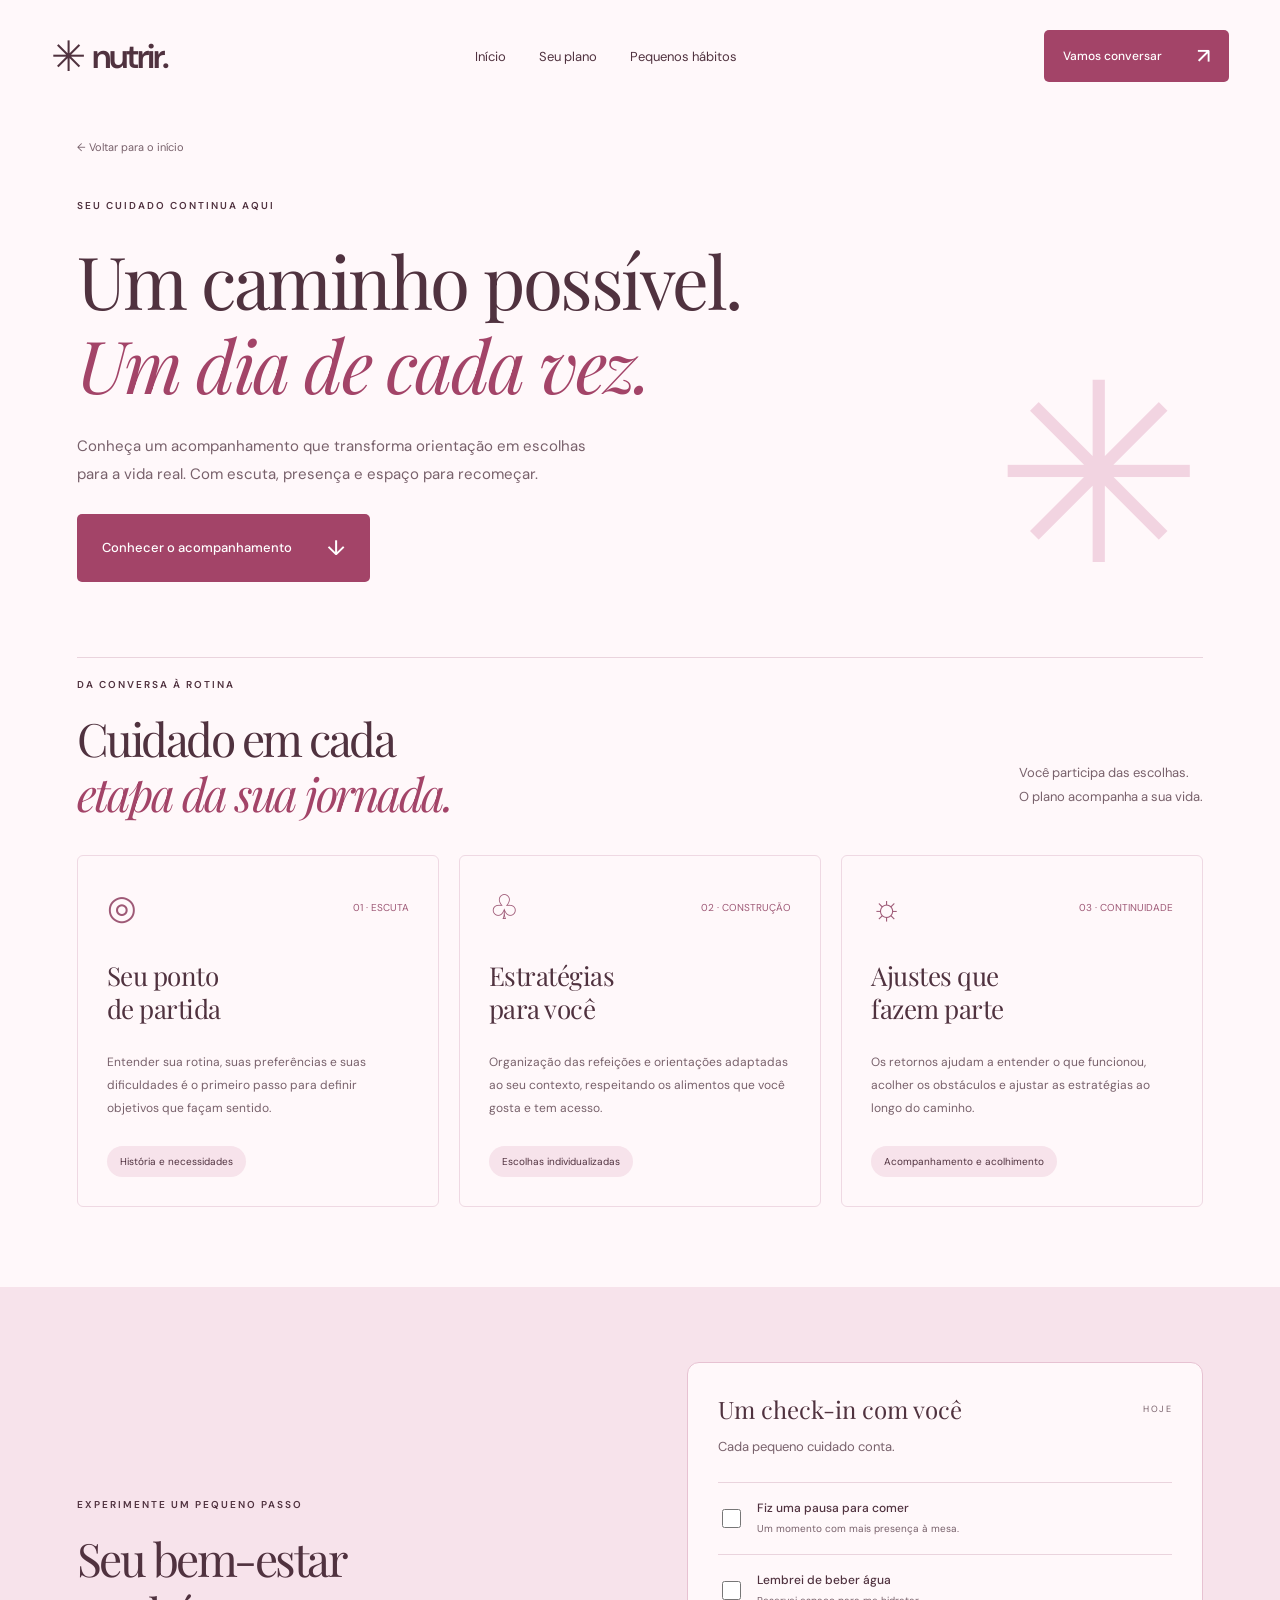
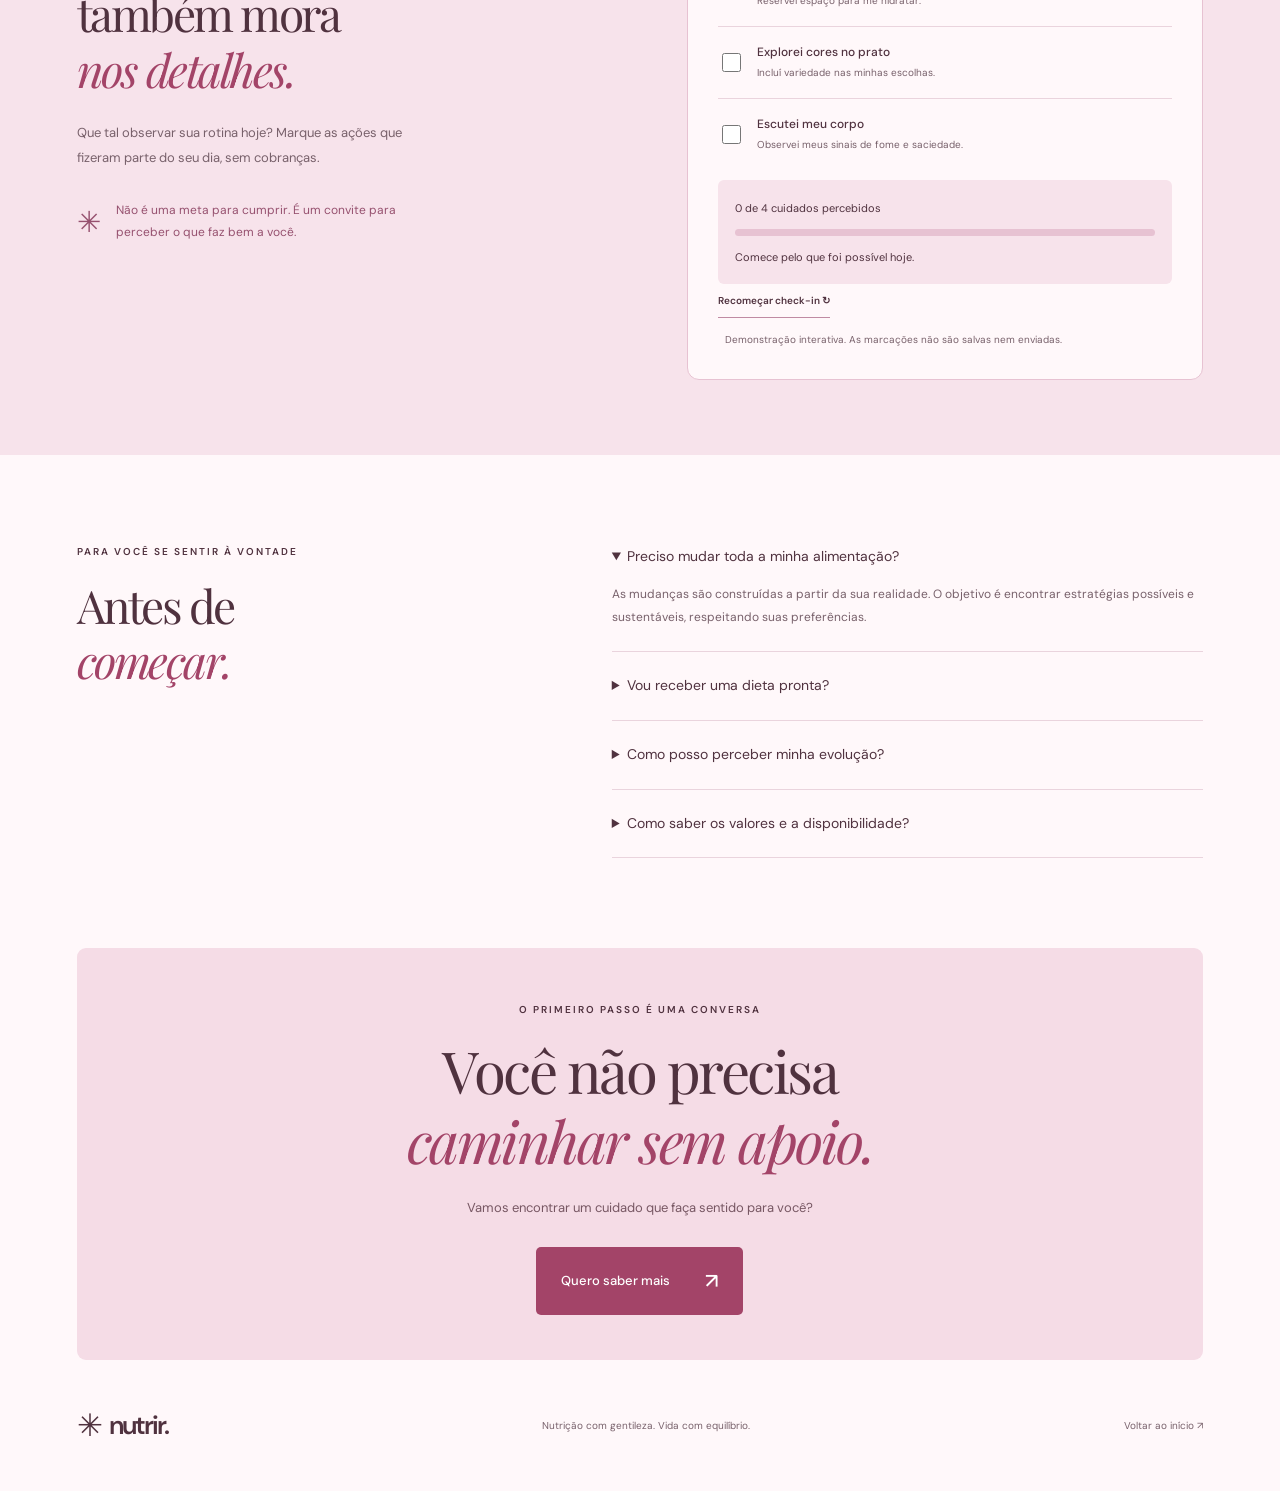
==== acompanhamento.html @ d0a20c46 "Cria site Nutrir com landing page e acompanhamento em rosa pastel" ====
<!doctype html>
<html lang="pt-BR">
<head><meta charset="UTF-8"><meta name="viewport" content="width=device-width, initial-scale=1"><meta name="description" content="Conheça o acompanhamento Nutrir: escuta, estratégias para sua rotina e pequenos hábitos possíveis."><title>Seu acompanhamento — Nutrir</title><link rel="stylesheet" href="style.css"><link rel="stylesheet" href="acompanhamento.css"></head>
<body>
<header class="header"><a class="brand" href="index.html" aria-label="Nutrir, página inicial"><span class="brand-icon">✳</span> nutrir.</a><nav aria-label="Navegação principal"><a href="index.html">Início</a><a href="#seu-plano">Seu plano</a><a href="#habitos">Pequenos hábitos</a></nav><a class="button small" href="index.html#contato">Vamos conversar <span>↗</span></a></header>
<main>
<section class="companion-hero wrap"><a class="back-link" href="index.html">← Voltar para o início</a><div class="eyebrow">SEU CUIDADO CONTINUA AQUI</div><h1>Um caminho possível.<br><em>Um dia de cada vez.</em></h1><p>Conheça um acompanhamento que transforma orientação em escolhas para a vida real. Com escuta, presença e espaço para recomeçar.</p><a class="button" href="#seu-plano">Conhecer o acompanhamento <span>↓</span></a><span class="hero-decoration" aria-hidden="true">✳</span></section>
<section class="plan-section wrap" id="seu-plano"><div class="section-heading"><div><div class="eyebrow">DA CONVERSA À ROTINA</div><h2>Cuidado em cada<br><em>etapa da sua jornada.</em></h2></div><p>Você participa das escolhas.<br>O plano acompanha a sua vida.</p></div><div class="cards"><article class="card"><div class="card-top"><span class="service-icon">◎</span><span>01 · ESCUTA</span></div><h3>Seu ponto<br>de partida</h3><p>Entender sua rotina, suas preferências e suas dificuldades é o primeiro passo para definir objetivos que façam sentido.</p><span class="card-tag">História e necessidades</span></article><article class="card"><div class="card-top"><span class="service-icon">♧</span><span>02 · CONSTRUÇÃO</span></div><h3>Estratégias<br>para você</h3><p>Organização das refeições e orientações adaptadas ao seu contexto, respeitando os alimentos que você gosta e tem acesso.</p><span class="card-tag">Escolhas individualizadas</span></article><article class="card"><div class="card-top"><span class="service-icon">☼</span><span>03 · CONTINUIDADE</span></div><h3>Ajustes que<br>fazem parte</h3><p>Os retornos ajudam a entender o que funcionou, acolher os obstáculos e ajustar as estratégias ao longo do caminho.</p><span class="card-tag">Acompanhamento e acolhimento</span></article></div></section>
<section class="habit-section" id="habitos"><div class="wrap habit-grid"><div><div class="eyebrow">EXPERIMENTE UM PEQUENO PASSO</div><h2>Seu bem-estar<br>também mora<br><em>nos detalhes.</em></h2><p>Que tal observar sua rotina hoje? Marque as ações que fizeram parte do seu dia, sem cobranças.</p><div class="gentle-note">✳ <span>Não é uma meta para cumprir. É um convite para perceber o que faz bem a você.</span></div></div><div class="habit-panel"><div class="panel-heading"><h3>Um check-in com você</h3><span>HOJE</span></div><p class="panel-description">Cada pequeno cuidado conta.</p><form id="habit-form"><label class="habit-option"><input type="checkbox" name="habit" value="pausa"><span><strong>Fiz uma pausa para comer</strong><small>Um momento com mais presença à mesa.</small></span></label><label class="habit-option"><input type="checkbox" name="habit" value="agua"><span><strong>Lembrei de beber água</strong><small>Reservei espaço para me hidratar.</small></span></label><label class="habit-option"><input type="checkbox" name="habit" value="variedade"><span><strong>Explorei cores no prato</strong><small>Incluí variedade nas minhas escolhas.</small></span></label><label class="habit-option"><input type="checkbox" name="habit" value="corpo"><span><strong>Escutei meu corpo</strong><small>Observei meus sinais de fome e saciedade.</small></span></label></form><div class="habit-feedback" aria-live="polite"><span id="habit-count">0 de 4 cuidados percebidos</span><progress id="habit-progress" value="0" max="4" aria-label="Cuidados percebidos hoje"></progress><p id="habit-message">Comece pelo que foi possível hoje.</p></div><button class="text-link" id="reset-habits" type="button">Recomeçar check-in ↻</button><p class="form-note">Demonstração interativa. As marcações não são salvas nem enviadas.</p></div></div></section>
<section class="faq-section wrap"><div><div class="eyebrow">PARA VOCÊ SE SENTIR À VONTADE</div><h2>Antes de<br><em>começar.</em></h2></div><div class="faq-list"><details open><summary>Preciso mudar toda a minha alimentação?</summary><p>As mudanças são construídas a partir da sua realidade. O objetivo é encontrar estratégias possíveis e sustentáveis, respeitando suas preferências.</p></details><details><summary>Vou receber uma dieta pronta?</summary><p>A proposta é individualizar o cuidado após conhecer sua história e suas necessidades. As orientações e o formato do plano são definidos durante o atendimento.</p></details><details><summary>Como posso perceber minha evolução?</summary><p>A evolução pode aparecer na organização da rotina, na relação com a comida e na percepção de bem-estar. Os indicadores relevantes são combinados com a profissional.</p></details><details><summary>Como saber os valores e a disponibilidade?</summary><p>Prepare sua mensagem na seção de contato da página inicial. O canal de agendamento ainda será informado antes da publicação do site.</p><a class="text-link" href="index.html#contato">Ir para contato ↗</a></details></div></section>
<section class="contact wrap companion-contact"><div class="eyebrow">O PRIMEIRO PASSO É UMA CONVERSA</div><h2>Você não precisa<br><em>caminhar sem apoio.</em></h2><p>Vamos encontrar um cuidado que faça sentido para você?</p><a class="button" href="index.html#contato">Quero saber mais <span>↗</span></a></section>
</main><footer class="wrap"><a class="brand" href="index.html"><span class="brand-icon">✳</span> nutrir.</a><p>Nutrição com gentileza. Vida com equilíbrio.</p><a href="index.html">Voltar ao início ↗</a></footer><script src="acompanhamento.js"></script>
</body></html>
---- style.css ----
@import url('https://fonts.googleapis.com/css2?family=DM+Sans:wght@400;500;600;700&family=Playfair+Display:ital,wght@0,400;0,500;0,600;1,400;1,500&display=swap');
:root{--ink:#50323f;--accent:#a34468;--cream:#fff8fa;--muted:#78616b;--line:#ead4dd}*{box-sizing:border-box}html{scroll-behavior:smooth;scroll-padding-top:30px}body{margin:0;background:var(--cream);color:var(--ink);font-family:'DM Sans',sans-serif;font-size:15px}a{color:inherit;text-decoration:none}button,input,select{font:inherit}.wrap{width:min(1180px,88%);margin:auto}.header{width:min(1280px,92%);margin:auto;height:112px;display:flex;align-items:center;justify-content:space-between}.brand{font-size:34px;letter-spacing:-2px;font-weight:600;display:flex;align-items:center;gap:8px}.brand-icon{font-size:42px;font-weight:400}.brand-dot{margin-left:-8px}.header nav{display:flex;gap:33px;font-size:13px}.header nav a:hover,.text-link:hover{color:#8e3658}.button{display:inline-flex;align-items:center;justify-content:space-between;gap:35px;background:var(--accent);color:white;padding:20px 25px;border:0;border-radius:5px;font-size:13px;font-weight:500;cursor:pointer;transition:background .2s,transform .2s}.button:hover{background:#81324f;transform:translateY(-2px)}.button span{font-size:21px}.button.small{padding:12px 19px;font-size:12px}.hero{display:grid;grid-template-columns:1fr 1fr;gap:60px;padding:38px 0 65px;align-items:center}.eyebrow{font-size:10px;letter-spacing:2px;font-weight:600;display:flex;align-items:center;gap:10px}.eyebrow>span{width:6px;height:6px;background:var(--accent);border-radius:50%}h1,h2,h3,p{margin-top:0}h1,h2{font-family:'Playfair Display',Georgia,serif;font-weight:400;letter-spacing:-2.5px}h1{font-size:clamp(64px,6.1vw,88px);line-height:1.05;margin:26px 0}em{font-weight:400;color:#a34468}h1 em{white-space:nowrap}.hero-copy>p{font-size:15px;line-height:1.85;max-width:365px;color:var(--muted);margin-bottom:28px}.hero-note{display:flex;align-items:center;gap:10px;font-size:10px;color:var(--muted);margin-top:27px}.tiny-flower{font-size:23px;color:#ad6380}.hero-visual{height:590px;position:relative;margin-right:18px}.hero-visual img{width:100%;height:100%;object-fit:cover;border-radius:160px 160px 8px 8px}.image-label{position:absolute;bottom:34px;left:-37px;display:flex;align-items:center;gap:16px;padding:22px 28px;background:#fff8fa;border-radius:6px;box-shadow:0 8px 35px #81324f10;font-family:'Playfair Display',serif;font-size:20px;line-height:1.35}.image-label>span{font-size:43px;color:#b16d88}.image-label strong{font-weight:400}.vertical-label{position:absolute;right:-32px;top:160px;writing-mode:vertical-rl;letter-spacing:2.5px;font-size:8px}.values-strip{display:flex;justify-content:center;align-items:center;gap:45px;background:#f7e3eb;padding:23px 4%;font-size:12px}.values-strip i{font-style:normal;color:#b36e8b;font-size:24px}.about{display:grid;grid-template-columns:1fr 1fr;gap:100px;padding:110px 0;align-items:center}.about-art{height:400px;background:#f5dce6;position:relative;border-radius:7px;display:flex;align-items:center;justify-content:center;overflow:hidden}.about-art:before,.about-art:after{content:'';position:absolute;width:230px;height:230px;border:1px solid #dfb6c8;border-radius:50%;left:-90px;top:-60px}.about-art:after{left:auto;top:auto;right:-100px;bottom:-60px;width:300px;height:300px}.art-circle{width:275px;height:275px;border:1px solid #c08ba3;border-radius:50%;display:flex;align-items:center;justify-content:center;flex-direction:column;font-family:'Playfair Display',serif;font-size:40px;text-align:center;font-style:italic;line-height:1.2}.art-circle span{font-size:50px;margin-top:16px;color:#a65b7b}.art-caption{position:absolute;bottom:24px;font-size:8px;letter-spacing:2px}h2{font-size:46px;line-height:1.2;margin:20px 0 24px}.about-copy p{font-size:13px;line-height:1.9;color:var(--muted)}.text-link{display:inline-flex;gap:36px;font-size:12px;font-weight:600;border:0;border-bottom:1px solid #c08ba3;padding:10px 0;background:transparent;cursor:pointer;color:var(--ink)}.care{background:#fceef3;padding:75px 0 85px}.section-heading{display:flex;align-items:end;justify-content:space-between;margin-bottom:34px}.section-heading h2{margin-bottom:0}.section-heading>p{color:var(--muted);line-height:1.8;font-size:13px}.cards{display:grid;grid-template-columns:repeat(3,1fr);gap:20px}.card{padding:29px;background:var(--cream);border:1px solid #efd9e3;border-radius:6px}.card-top{display:flex;justify-content:space-between;align-items:center;color:#9e5976;font-size:10px;margin-bottom:30px}.service-icon{font-size:34px}.card h3{font-family:'Playfair Display',serif;font-size:26px;font-weight:400;line-height:1.25;letter-spacing:-.5px}.card p{font-size:12px;line-height:1.9;color:var(--muted);min-height:70px}.card a{display:flex;justify-content:space-between;border-top:1px solid var(--line);padding-top:19px;font-size:11px;margin-top:25px}.card a span{font-size:18px}.journey{display:grid;grid-template-columns:1fr 1fr;gap:85px;padding:100px 0}.journey-intro p{font-size:13px;color:var(--muted);line-height:1.8}.steps{list-style:none;margin:0;padding:0}.steps li{display:flex;gap:25px;padding:23px 0;border-bottom:1px solid var(--line)}.steps li:first-child{padding-top:0}.steps li>span{font-family:'Playfair Display',serif;font-size:24px;color:#a65b7b}.steps h3{font-size:15px;font-weight:500;margin:3px 0 9px}.steps p{font-size:12px;line-height:1.9;color:var(--muted);margin:0}.contact{background:#f5dce6;border-radius:9px;position:relative;text-align:center;padding:55px 25px 45px;overflow:hidden}.contact .eyebrow{justify-content:center}.contact h2{font-size:58px;margin:20px 0}.contact>p{font-size:13px;line-height:1.8;color:#775763}.contact-flower{position:absolute;right:5%;top:24px;font-size:140px;color:#e9b9cd;transform:rotate(15deg)}form{max-width:370px;margin:27px auto 0;text-align:left;position:relative}label{font-size:11px;display:block;margin:15px 0 7px}input,select{background:#fffafb;border:1px solid #dfb6c8;border-radius:4px;width:100%;padding:13px;color:var(--ink);font-size:12px}form .button{width:100%;margin-top:18px}.form-note{font-size:10px!important;color:#775763;margin:12px 0 0;text-align:center;line-height:1.6}.message-result{max-width:420px;margin:25px auto 0;padding:20px;border:1px solid #d9a8bd;border-radius:6px}.message-result h3{font-size:17px}.message-result>p{font-size:13px;line-height:1.8}footer{display:flex;align-items:center;justify-content:space-between;padding:45px 0}footer .brand{font-size:26px}footer .brand-icon{font-size:31px}footer p,footer>a:last-child{font-size:10px;color:var(--muted);margin:0}a:focus-visible,button:focus-visible,input:focus-visible,select:focus-visible{outline:3px solid #a34468;outline-offset:5px}@media(min-width:1500px){.hero{padding-top:65px;padding-bottom:90px}}@media(max-width:900px){.header nav{gap:18px;font-size:11px}.hero{gap:30px}.hero-visual{height:500px}h1{font-size:64px}.values-strip{gap:20px;font-size:10px}.about{gap:45px}.cards{gap:12px}.card{padding:22px}.journey{gap:35px}h2{font-size:38px}}@media(max-width:650px){.header{height:86px;width:88%}.header nav{display:none}.brand{font-size:30px}.button.small{font-size:10px;padding:10px 13px;gap:15px}.hero{grid-template-columns:1fr;padding-top:23px;gap:35px}.hero-copy{padding:0 0 5px}h1{font-size:67px;letter-spacing:-2px;margin:22px 0}.hero-copy>p{font-size:14px}.hero-visual{height:410px;margin-left:20px;margin-right:15px}.hero-visual img{border-radius:130px 130px 6px 6px}.image-label{left:-20px;bottom:25px;font-size:18px;padding:16px 23px}.values-strip{display:grid;grid-template-columns:1fr 1fr;gap:16px;text-align:center;padding:23px 5%;font-size:10px}.values-strip i{display:none}.about{grid-template-columns:1fr;gap:35px;padding:65px 0}.about-art{height:330px}.art-circle{width:230px;height:230px;font-size:34px}.about-copy h2{font-size:38px}.care{padding:55px 0}.section-heading{display:block}.section-heading>p{margin:20px 0 0}.cards{grid-template-columns:1fr;gap:15px}.card{padding:26px}.card-top{margin-bottom:16px}.card h3{font-size:28px}.card p{min-height:0;font-size:13px}.journey{grid-template-columns:1fr;padding:65px 0;gap:25px}.contact{padding:45px 20px 35px}.contact h2{font-size:51px}.contact-flower{font-size:80px;right:-20px;top:50px;opacity:.6}.contact .eyebrow{font-size:8px;letter-spacing:1.5px}footer{flex-wrap:wrap;gap:20px;padding:30px 0}footer p{order:3;width:100%}}@media(prefers-reduced-motion:reduce){html{scroll-behavior:auto}.button{transition:none}}
---- acompanhamento.css ----
.back-link{display:block;font-size:11px;color:var(--muted);margin-bottom:45px}.companion-hero{position:relative;padding:28px 0 75px;overflow:hidden}.companion-hero h1{font-size:clamp(48px,5.7vw,78px);line-height:1.15;max-width:950px;position:relative;z-index:1}.companion-hero h1 em{white-space:normal}.companion-hero>p{max-width:540px;font-size:15px;line-height:1.9;color:var(--muted);position:relative;z-index:1}.companion-hero .button{margin-top:10px}.hero-decoration{position:absolute;right:0;bottom:55px;font-size:250px;color:#f2d4e1;line-height:1;z-index:0}.plan-section{padding:20px 0 80px;border-top:1px solid var(--line)}.card-tag{font-size:10px;display:inline-block;background:#f7e3eb;border-radius:20px;padding:9px 13px;margin-top:13px}.habit-section{background:#f7e3eb;padding:75px 0}.habit-grid{display:grid;grid-template-columns:1fr 1fr;gap:95px;align-items:center}.habit-grid>div>p{font-size:13px;line-height:1.9;color:var(--muted);max-width:350px}.gentle-note{display:flex;gap:15px;font-size:29px;margin-top:30px;color:#96516f;max-width:350px;align-items:center}.gentle-note span{font-size:12px;line-height:1.8}.habit-panel{background:var(--cream);border:1px solid #e7c2d2;border-radius:12px;padding:30px}.panel-heading{display:flex;justify-content:space-between;align-items:center;gap:10px}.panel-heading h3{font-family:'Playfair Display',Georgia,serif;font-weight:400;font-size:24px;margin:0}.panel-heading>span{font-size:9px;letter-spacing:1.5px;color:var(--muted)}.panel-description{font-size:12px;color:var(--muted);margin:10px 0 22px}#habit-form{margin:0;max-width:none}.habit-option{display:flex;gap:13px;align-items:center;padding:17px 0;margin:0;border-top:1px solid var(--line);cursor:pointer}.habit-option input{width:19px;height:19px;accent-color:var(--accent);flex-shrink:0}.habit-option strong{display:block;font-size:12px;font-weight:500}.habit-option small{display:block;font-size:10px;color:var(--muted);line-height:1.7;margin-top:4px}.habit-option:has(input:checked) strong{color:#94395b}.habit-feedback{background:#f7e3eb;padding:17px;border-radius:6px;margin-top:10px}.habit-feedback span{font-size:11px}.habit-feedback progress{width:100%;height:7px;display:block;margin:12px 0;accent-color:var(--accent);border:0;border-radius:5px;overflow:hidden}.habit-feedback progress::-webkit-progress-bar{background:#e7c2d2}.habit-feedback progress::-webkit-progress-value{background:var(--accent)}.habit-feedback p{font-size:11px;margin:0;line-height:1.7}#reset-habits{font-size:10px}.faq-section{display:grid;grid-template-columns:1fr 1.3fr;gap:80px;padding:90px 0}.faq-list details{border-bottom:1px solid var(--line);padding:22px 0}.faq-list details:first-child{padding-top:0}.faq-list summary{font-size:14px;cursor:pointer;line-height:1.7;padding-right:12px}.faq-list details p{font-size:12px;line-height:1.9;color:var(--muted);margin:15px 0 0}.companion-contact .button{margin-top:15px}@media(max-width:900px){.habit-grid{gap:35px}.hero-decoration{font-size:180px;opacity:.65}.faq-section{gap:35px}.habit-panel{padding:23px}}@media(max-width:650px){.companion-hero{padding-top:10px;padding-bottom:55px}.back-link{margin-bottom:35px}.companion-hero h1{font-size:47px;letter-spacing:-1.8px}.companion-hero>p{font-size:13px}.hero-decoration{font-size:160px;right:-40px;bottom:0;opacity:.45}.plan-section{padding-bottom:55px}.habit-section{padding:55px 0}.habit-grid,.faq-section{grid-template-columns:1fr;gap:30px}.habit-grid h2{font-size:39px}.habit-grid>div>p{max-width:none}.habit-panel{padding:22px}.faq-section{padding:55px 0}.faq-section h2{margin-bottom:0}.companion-contact h2{font-size:39px}.panel-heading h3{font-size:22px}}
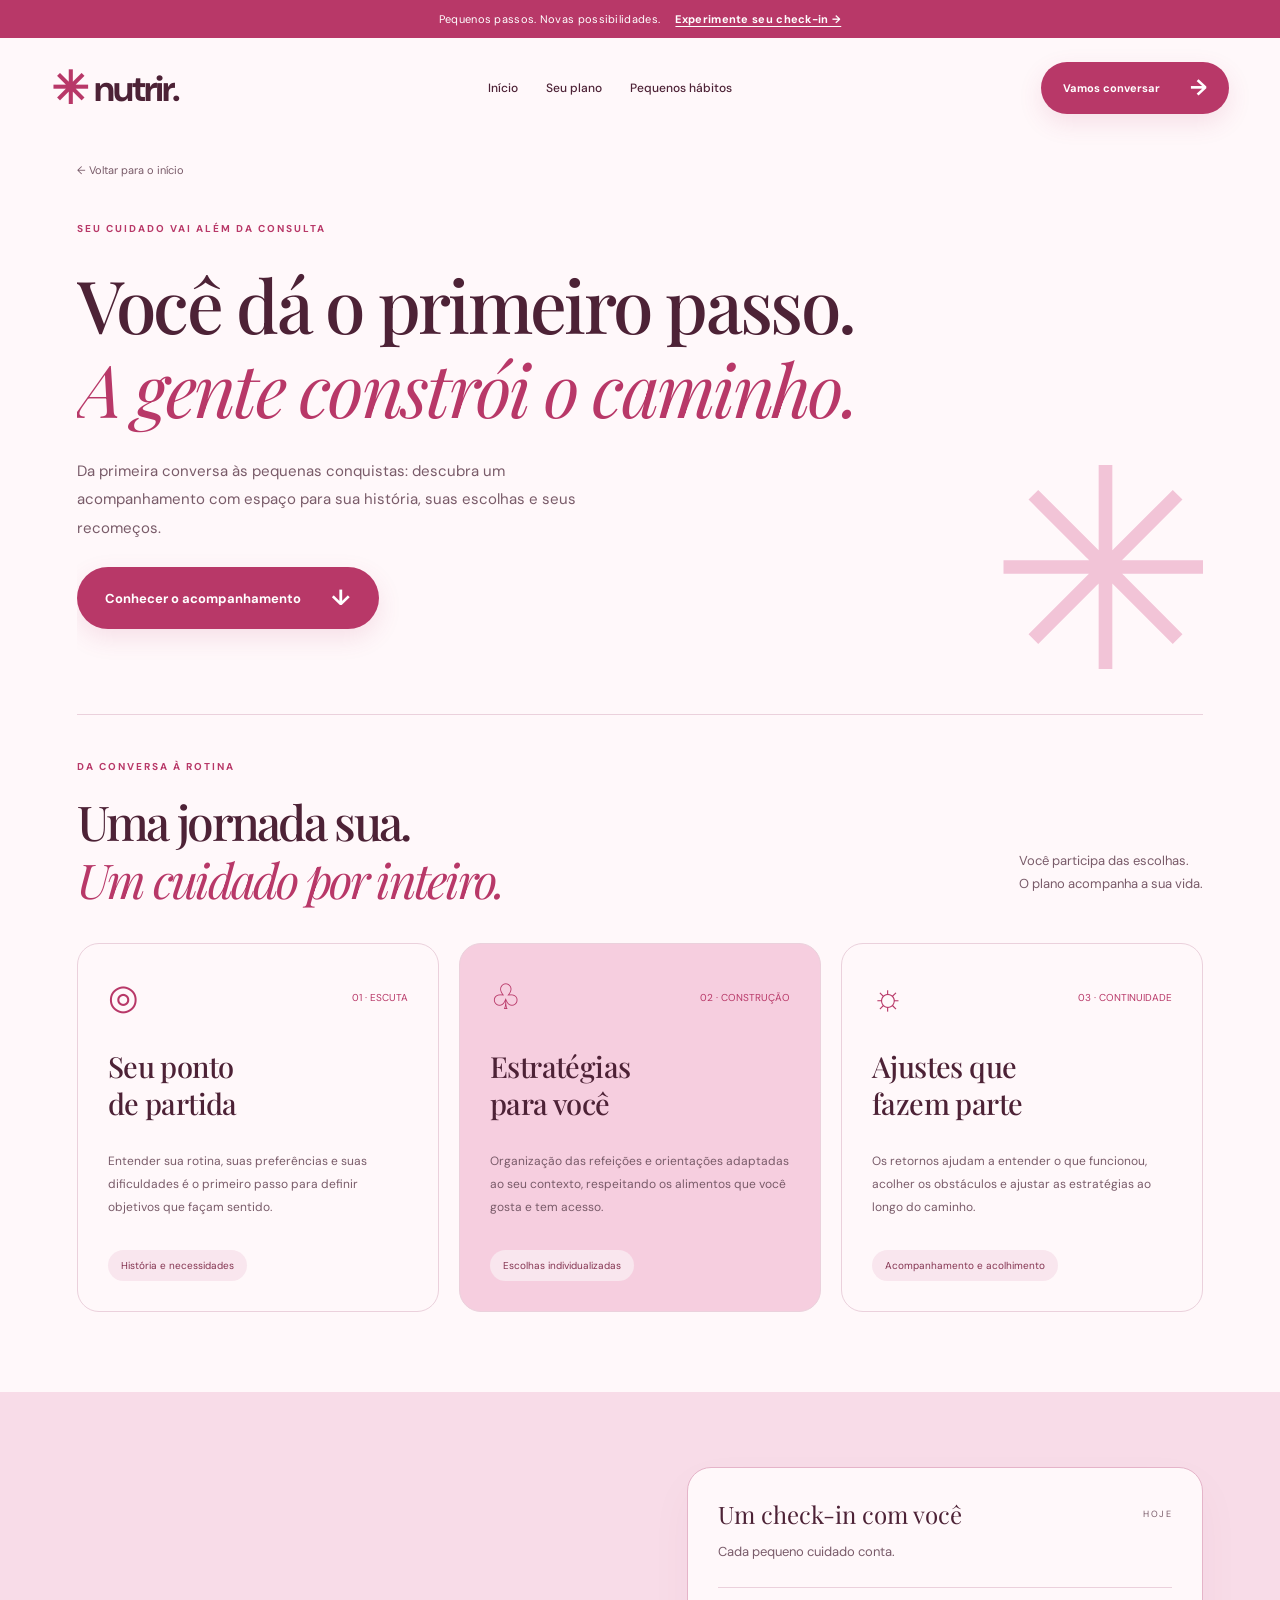
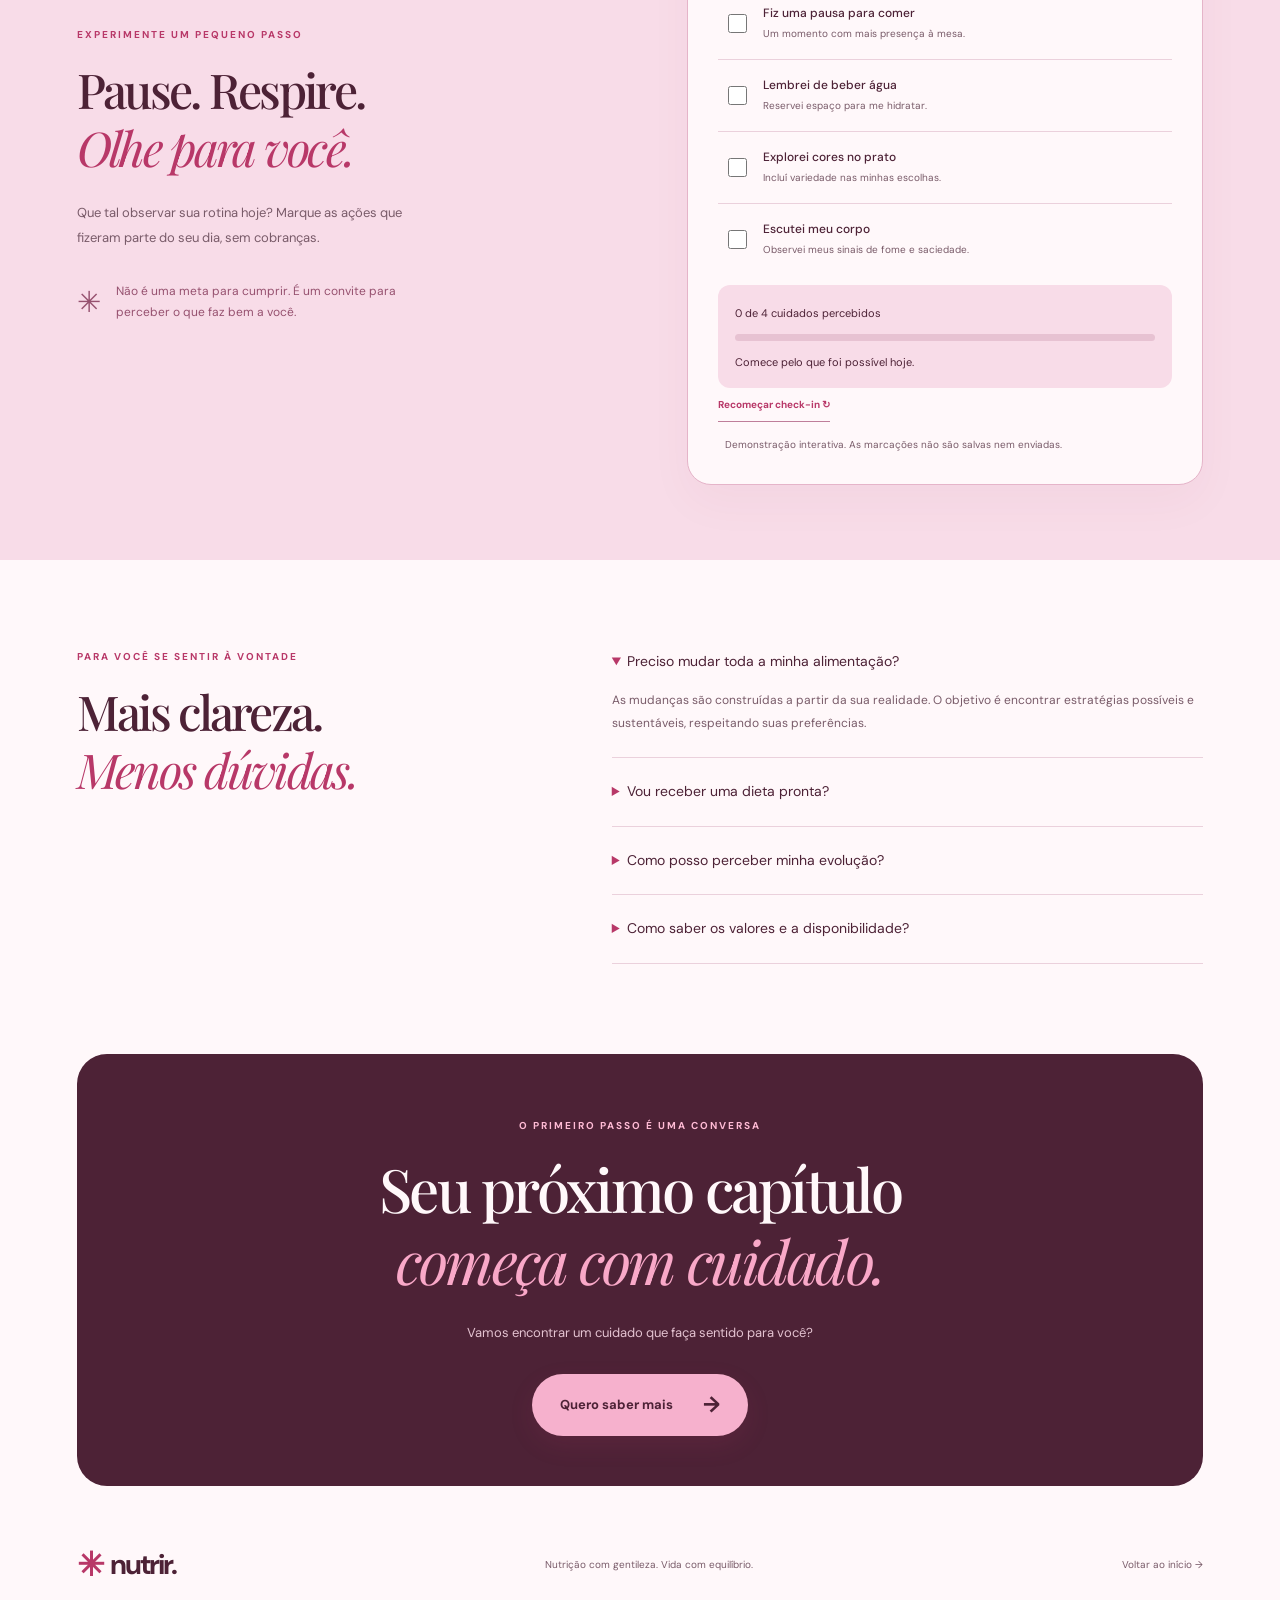
==== commit f2a1a82e: "Reformula páginas com visual rosa e ilustração local" ====
--- a/acompanhamento.html
+++ b/acompanhamento.html
@@ -1,13 +1,14 @@
 <!doctype html>
 <html lang="pt-BR">
-<head><meta charset="UTF-8"><meta name="viewport" content="width=device-width, initial-scale=1"><meta name="description" content="Conheça o acompanhamento Nutrir: escuta, estratégias para sua rotina e pequenos hábitos possíveis."><title>Seu acompanhamento — Nutrir</title><link rel="stylesheet" href="style.css"><link rel="stylesheet" href="acompanhamento.css"></head>
+<head><meta charset="UTF-8"><meta name="theme-color" content="#b83868"><meta name="viewport" content="width=device-width, initial-scale=1"><meta name="description" content="Conheça o acompanhamento Nutrir: escuta, estratégias para sua rotina e pequenos hábitos possíveis."><title>Seu acompanhamento — Nutrir</title><link rel="stylesheet" href="style.css"><link rel="stylesheet" href="acompanhamento.css"></head>
 <body>
-<header class="header"><a class="brand" href="index.html" aria-label="Nutrir, página inicial"><span class="brand-icon">✳</span> nutrir.</a><nav aria-label="Navegação principal"><a href="index.html">Início</a><a href="#seu-plano">Seu plano</a><a href="#habitos">Pequenos hábitos</a></nav><a class="button small" href="index.html#contato">Vamos conversar <span>↗</span></a></header>
+<div class="announcement">Pequenos passos. Novas possibilidades. <a href="#habitos">Experimente seu check-in →</a></div>
+<header class="header"><a class="brand" href="index.html" aria-label="Nutrir, página inicial"><span class="brand-icon">✳&#xfe0e;</span> nutrir.</a><nav aria-label="Navegação principal"><a href="index.html">Início</a><a href="#seu-plano">Seu plano</a><a href="#habitos">Pequenos hábitos</a></nav><a class="button small" href="index.html#contato">Vamos conversar <span>→</span></a></header>
 <main>
-<section class="companion-hero wrap"><a class="back-link" href="index.html">← Voltar para o início</a><div class="eyebrow">SEU CUIDADO CONTINUA AQUI</div><h1>Um caminho possível.<br><em>Um dia de cada vez.</em></h1><p>Conheça um acompanhamento que transforma orientação em escolhas para a vida real. Com escuta, presença e espaço para recomeçar.</p><a class="button" href="#seu-plano">Conhecer o acompanhamento <span>↓</span></a><span class="hero-decoration" aria-hidden="true">✳</span></section>
-<section class="plan-section wrap" id="seu-plano"><div class="section-heading"><div><div class="eyebrow">DA CONVERSA À ROTINA</div><h2>Cuidado em cada<br><em>etapa da sua jornada.</em></h2></div><p>Você participa das escolhas.<br>O plano acompanha a sua vida.</p></div><div class="cards"><article class="card"><div class="card-top"><span class="service-icon">◎</span><span>01 · ESCUTA</span></div><h3>Seu ponto<br>de partida</h3><p>Entender sua rotina, suas preferências e suas dificuldades é o primeiro passo para definir objetivos que façam sentido.</p><span class="card-tag">História e necessidades</span></article><article class="card"><div class="card-top"><span class="service-icon">♧</span><span>02 · CONSTRUÇÃO</span></div><h3>Estratégias<br>para você</h3><p>Organização das refeições e orientações adaptadas ao seu contexto, respeitando os alimentos que você gosta e tem acesso.</p><span class="card-tag">Escolhas individualizadas</span></article><article class="card"><div class="card-top"><span class="service-icon">☼</span><span>03 · CONTINUIDADE</span></div><h3>Ajustes que<br>fazem parte</h3><p>Os retornos ajudam a entender o que funcionou, acolher os obstáculos e ajustar as estratégias ao longo do caminho.</p><span class="card-tag">Acompanhamento e acolhimento</span></article></div></section>
-<section class="habit-section" id="habitos"><div class="wrap habit-grid"><div><div class="eyebrow">EXPERIMENTE UM PEQUENO PASSO</div><h2>Seu bem-estar<br>também mora<br><em>nos detalhes.</em></h2><p>Que tal observar sua rotina hoje? Marque as ações que fizeram parte do seu dia, sem cobranças.</p><div class="gentle-note">✳ <span>Não é uma meta para cumprir. É um convite para perceber o que faz bem a você.</span></div></div><div class="habit-panel"><div class="panel-heading"><h3>Um check-in com você</h3><span>HOJE</span></div><p class="panel-description">Cada pequeno cuidado conta.</p><form id="habit-form"><label class="habit-option"><input type="checkbox" name="habit" value="pausa"><span><strong>Fiz uma pausa para comer</strong><small>Um momento com mais presença à mesa.</small></span></label><label class="habit-option"><input type="checkbox" name="habit" value="agua"><span><strong>Lembrei de beber água</strong><small>Reservei espaço para me hidratar.</small></span></label><label class="habit-option"><input type="checkbox" name="habit" value="variedade"><span><strong>Explorei cores no prato</strong><small>Incluí variedade nas minhas escolhas.</small></span></label><label class="habit-option"><input type="checkbox" name="habit" value="corpo"><span><strong>Escutei meu corpo</strong><small>Observei meus sinais de fome e saciedade.</small></span></label></form><div class="habit-feedback" aria-live="polite"><span id="habit-count">0 de 4 cuidados percebidos</span><progress id="habit-progress" value="0" max="4" aria-label="Cuidados percebidos hoje"></progress><p id="habit-message">Comece pelo que foi possível hoje.</p></div><button class="text-link" id="reset-habits" type="button">Recomeçar check-in ↻</button><p class="form-note">Demonstração interativa. As marcações não são salvas nem enviadas.</p></div></div></section>
-<section class="faq-section wrap"><div><div class="eyebrow">PARA VOCÊ SE SENTIR À VONTADE</div><h2>Antes de<br><em>começar.</em></h2></div><div class="faq-list"><details open><summary>Preciso mudar toda a minha alimentação?</summary><p>As mudanças são construídas a partir da sua realidade. O objetivo é encontrar estratégias possíveis e sustentáveis, respeitando suas preferências.</p></details><details><summary>Vou receber uma dieta pronta?</summary><p>A proposta é individualizar o cuidado após conhecer sua história e suas necessidades. As orientações e o formato do plano são definidos durante o atendimento.</p></details><details><summary>Como posso perceber minha evolução?</summary><p>A evolução pode aparecer na organização da rotina, na relação com a comida e na percepção de bem-estar. Os indicadores relevantes são combinados com a profissional.</p></details><details><summary>Como saber os valores e a disponibilidade?</summary><p>Prepare sua mensagem na seção de contato da página inicial. O canal de agendamento ainda será informado antes da publicação do site.</p><a class="text-link" href="index.html#contato">Ir para contato ↗</a></details></div></section>
-<section class="contact wrap companion-contact"><div class="eyebrow">O PRIMEIRO PASSO É UMA CONVERSA</div><h2>Você não precisa<br><em>caminhar sem apoio.</em></h2><p>Vamos encontrar um cuidado que faça sentido para você?</p><a class="button" href="index.html#contato">Quero saber mais <span>↗</span></a></section>
-</main><footer class="wrap"><a class="brand" href="index.html"><span class="brand-icon">✳</span> nutrir.</a><p>Nutrição com gentileza. Vida com equilíbrio.</p><a href="index.html">Voltar ao início ↗</a></footer><script src="acompanhamento.js"></script>
+<section class="companion-hero wrap"><a class="back-link" href="index.html">← Voltar para o início</a><div class="eyebrow">SEU CUIDADO VAI ALÉM DA CONSULTA</div><h1>Você dá o primeiro passo.<br><em>A gente constrói o caminho.</em></h1><p>Da primeira conversa às pequenas conquistas: descubra um acompanhamento com espaço para sua história, suas escolhas e seus recomeços.</p><a class="button" href="#seu-plano">Conhecer o acompanhamento <span>↓</span></a><span class="hero-decoration" aria-hidden="true">✳&#xfe0e;</span></section>
+<section class="plan-section wrap" id="seu-plano"><div class="section-heading"><div><div class="eyebrow">DA CONVERSA À ROTINA</div><h2>Uma jornada sua.<br><em>Um cuidado por inteiro.</em></h2></div><p>Você participa das escolhas.<br>O plano acompanha a sua vida.</p></div><div class="cards"><article class="card"><div class="card-top"><span class="service-icon">◎</span><span>01 · ESCUTA</span></div><h3>Seu ponto<br>de partida</h3><p>Entender sua rotina, suas preferências e suas dificuldades é o primeiro passo para definir objetivos que façam sentido.</p><span class="card-tag">História e necessidades</span></article><article class="card"><div class="card-top"><span class="service-icon">♧</span><span>02 · CONSTRUÇÃO</span></div><h3>Estratégias<br>para você</h3><p>Organização das refeições e orientações adaptadas ao seu contexto, respeitando os alimentos que você gosta e tem acesso.</p><span class="card-tag">Escolhas individualizadas</span></article><article class="card"><div class="card-top"><span class="service-icon">☼</span><span>03 · CONTINUIDADE</span></div><h3>Ajustes que<br>fazem parte</h3><p>Os retornos ajudam a entender o que funcionou, acolher os obstáculos e ajustar as estratégias ao longo do caminho.</p><span class="card-tag">Acompanhamento e acolhimento</span></article></div></section>
+<section class="habit-section" id="habitos"><div class="wrap habit-grid"><div><div class="eyebrow">EXPERIMENTE UM PEQUENO PASSO</div><h2>Pause. Respire.<br><em>Olhe para você.</em></h2><p>Que tal observar sua rotina hoje? Marque as ações que fizeram parte do seu dia, sem cobranças.</p><div class="gentle-note">✳&#xfe0e; <span>Não é uma meta para cumprir. É um convite para perceber o que faz bem a você.</span></div></div><div class="habit-panel"><div class="panel-heading"><h3>Um check-in com você</h3><span>HOJE</span></div><p class="panel-description">Cada pequeno cuidado conta.</p><form id="habit-form"><label class="habit-option"><input type="checkbox" name="habit" value="pausa"><span><strong>Fiz uma pausa para comer</strong><small>Um momento com mais presença à mesa.</small></span></label><label class="habit-option"><input type="checkbox" name="habit" value="agua"><span><strong>Lembrei de beber água</strong><small>Reservei espaço para me hidratar.</small></span></label><label class="habit-option"><input type="checkbox" name="habit" value="variedade"><span><strong>Explorei cores no prato</strong><small>Incluí variedade nas minhas escolhas.</small></span></label><label class="habit-option"><input type="checkbox" name="habit" value="corpo"><span><strong>Escutei meu corpo</strong><small>Observei meus sinais de fome e saciedade.</small></span></label></form><div class="habit-feedback" aria-live="polite"><span id="habit-count">0 de 4 cuidados percebidos</span><progress id="habit-progress" value="0" max="4" aria-label="Cuidados percebidos hoje"></progress><p id="habit-message">Comece pelo que foi possível hoje.</p></div><button class="text-link" id="reset-habits" type="button">Recomeçar check-in ↻</button><p class="form-note">Demonstração interativa. As marcações não são salvas nem enviadas.</p></div></div></section>
+<section class="faq-section wrap"><div><div class="eyebrow">PARA VOCÊ SE SENTIR À VONTADE</div><h2>Mais clareza.<br><em>Menos dúvidas.</em></h2></div><div class="faq-list"><details open><summary>Preciso mudar toda a minha alimentação?</summary><p>As mudanças são construídas a partir da sua realidade. O objetivo é encontrar estratégias possíveis e sustentáveis, respeitando suas preferências.</p></details><details><summary>Vou receber uma dieta pronta?</summary><p>A proposta é individualizar o cuidado após conhecer sua história e suas necessidades. As orientações e o formato do plano são definidos durante o atendimento.</p></details><details><summary>Como posso perceber minha evolução?</summary><p>A evolução pode aparecer na organização da rotina, na relação com a comida e na percepção de bem-estar. Os indicadores relevantes são combinados com a profissional.</p></details><details><summary>Como saber os valores e a disponibilidade?</summary><p>Prepare sua mensagem na seção de contato da página inicial. O canal de agendamento ainda será informado antes da publicação do site.</p><a class="text-link" href="index.html#contato">Ir para contato →</a></details></div></section>
+<section class="contact wrap companion-contact"><div class="eyebrow">O PRIMEIRO PASSO É UMA CONVERSA</div><h2>Seu próximo capítulo<br><em>começa com cuidado.</em></h2><p>Vamos encontrar um cuidado que faça sentido para você?</p><a class="button" href="index.html#contato">Quero saber mais <span>→</span></a></section>
+</main><footer class="wrap"><a class="brand" href="index.html"><span class="brand-icon">✳&#xfe0e;</span> nutrir.</a><p>Nutrição com gentileza. Vida com equilíbrio.</p><a href="index.html">Voltar ao início →</a></footer><script src="acompanhamento.js"></script>
 </body></html>
--- a/style.css
+++ b/style.css
@@ -1,2 +1,2 @@
 @import url('https://fonts.googleapis.com/css2?family=DM+Sans:wght@400;500;600;700&family=Playfair+Display:ital,wght@0,400;0,500;0,600;1,400;1,500&display=swap');
-:root{--ink:#50323f;--accent:#a34468;--cream:#fff8fa;--muted:#78616b;--line:#ead4dd}*{box-sizing:border-box}html{scroll-behavior:smooth;scroll-padding-top:30px}body{margin:0;background:var(--cream);color:var(--ink);font-family:'DM Sans',sans-serif;font-size:15px}a{color:inherit;text-decoration:none}button,input,select{font:inherit}.wrap{width:min(1180px,88%);margin:auto}.header{width:min(1280px,92%);margin:auto;height:112px;display:flex;align-items:center;justify-content:space-between}.brand{font-size:34px;letter-spacing:-2px;font-weight:600;display:flex;align-items:center;gap:8px}.brand-icon{font-size:42px;font-weight:400}.brand-dot{margin-left:-8px}.header nav{display:flex;gap:33px;font-size:13px}.header nav a:hover,.text-link:hover{color:#8e3658}.button{display:inline-flex;align-items:center;justify-content:space-between;gap:35px;background:var(--accent);color:white;padding:20px 25px;border:0;border-radius:5px;font-size:13px;font-weight:500;cursor:pointer;transition:background .2s,transform .2s}.button:hover{background:#81324f;transform:translateY(-2px)}.button span{font-size:21px}.button.small{padding:12px 19px;font-size:12px}.hero{display:grid;grid-template-columns:1fr 1fr;gap:60px;padding:38px 0 65px;align-items:center}.eyebrow{font-size:10px;letter-spacing:2px;font-weight:600;display:flex;align-items:center;gap:10px}.eyebrow>span{width:6px;height:6px;background:var(--accent);border-radius:50%}h1,h2,h3,p{margin-top:0}h1,h2{font-family:'Playfair Display',Georgia,serif;font-weight:400;letter-spacing:-2.5px}h1{font-size:clamp(64px,6.1vw,88px);line-height:1.05;margin:26px 0}em{font-weight:400;color:#a34468}h1 em{white-space:nowrap}.hero-copy>p{font-size:15px;line-height:1.85;max-width:365px;color:var(--muted);margin-bottom:28px}.hero-note{display:flex;align-items:center;gap:10px;font-size:10px;color:var(--muted);margin-top:27px}.tiny-flower{font-size:23px;color:#ad6380}.hero-visual{height:590px;position:relative;margin-right:18px}.hero-visual img{width:100%;height:100%;object-fit:cover;border-radius:160px 160px 8px 8px}.image-label{position:absolute;bottom:34px;left:-37px;display:flex;align-items:center;gap:16px;padding:22px 28px;background:#fff8fa;border-radius:6px;box-shadow:0 8px 35px #81324f10;font-family:'Playfair Display',serif;font-size:20px;line-height:1.35}.image-label>span{font-size:43px;color:#b16d88}.image-label strong{font-weight:400}.vertical-label{position:absolute;right:-32px;top:160px;writing-mode:vertical-rl;letter-spacing:2.5px;font-size:8px}.values-strip{display:flex;justify-content:center;align-items:center;gap:45px;background:#f7e3eb;padding:23px 4%;font-size:12px}.values-strip i{font-style:normal;color:#b36e8b;font-size:24px}.about{display:grid;grid-template-columns:1fr 1fr;gap:100px;padding:110px 0;align-items:center}.about-art{height:400px;background:#f5dce6;position:relative;border-radius:7px;display:flex;align-items:center;justify-content:center;overflow:hidden}.about-art:before,.about-art:after{content:'';position:absolute;width:230px;height:230px;border:1px solid #dfb6c8;border-radius:50%;left:-90px;top:-60px}.about-art:after{left:auto;top:auto;right:-100px;bottom:-60px;width:300px;height:300px}.art-circle{width:275px;height:275px;border:1px solid #c08ba3;border-radius:50%;display:flex;align-items:center;justify-content:center;flex-direction:column;font-family:'Playfair Display',serif;font-size:40px;text-align:center;font-style:italic;line-height:1.2}.art-circle span{font-size:50px;margin-top:16px;color:#a65b7b}.art-caption{position:absolute;bottom:24px;font-size:8px;letter-spacing:2px}h2{font-size:46px;line-height:1.2;margin:20px 0 24px}.about-copy p{font-size:13px;line-height:1.9;color:var(--muted)}.text-link{display:inline-flex;gap:36px;font-size:12px;font-weight:600;border:0;border-bottom:1px solid #c08ba3;padding:10px 0;background:transparent;cursor:pointer;color:var(--ink)}.care{background:#fceef3;padding:75px 0 85px}.section-heading{display:flex;align-items:end;justify-content:space-between;margin-bottom:34px}.section-heading h2{margin-bottom:0}.section-heading>p{color:var(--muted);line-height:1.8;font-size:13px}.cards{display:grid;grid-template-columns:repeat(3,1fr);gap:20px}.card{padding:29px;background:var(--cream);border:1px solid #efd9e3;border-radius:6px}.card-top{display:flex;justify-content:space-between;align-items:center;color:#9e5976;font-size:10px;margin-bottom:30px}.service-icon{font-size:34px}.card h3{font-family:'Playfair Display',serif;font-size:26px;font-weight:400;line-height:1.25;letter-spacing:-.5px}.card p{font-size:12px;line-height:1.9;color:var(--muted);min-height:70px}.card a{display:flex;justify-content:space-between;border-top:1px solid var(--line);padding-top:19px;font-size:11px;margin-top:25px}.card a span{font-size:18px}.journey{display:grid;grid-template-columns:1fr 1fr;gap:85px;padding:100px 0}.journey-intro p{font-size:13px;color:var(--muted);line-height:1.8}.steps{list-style:none;margin:0;padding:0}.steps li{display:flex;gap:25px;padding:23px 0;border-bottom:1px solid var(--line)}.steps li:first-child{padding-top:0}.steps li>span{font-family:'Playfair Display',serif;font-size:24px;color:#a65b7b}.steps h3{font-size:15px;font-weight:500;margin:3px 0 9px}.steps p{font-size:12px;line-height:1.9;color:var(--muted);margin:0}.contact{background:#f5dce6;border-radius:9px;position:relative;text-align:center;padding:55px 25px 45px;overflow:hidden}.contact .eyebrow{justify-content:center}.contact h2{font-size:58px;margin:20px 0}.contact>p{font-size:13px;line-height:1.8;color:#775763}.contact-flower{position:absolute;right:5%;top:24px;font-size:140px;color:#e9b9cd;transform:rotate(15deg)}form{max-width:370px;margin:27px auto 0;text-align:left;position:relative}label{font-size:11px;display:block;margin:15px 0 7px}input,select{background:#fffafb;border:1px solid #dfb6c8;border-radius:4px;width:100%;padding:13px;color:var(--ink);font-size:12px}form .button{width:100%;margin-top:18px}.form-note{font-size:10px!important;color:#775763;margin:12px 0 0;text-align:center;line-height:1.6}.message-result{max-width:420px;margin:25px auto 0;padding:20px;border:1px solid #d9a8bd;border-radius:6px}.message-result h3{font-size:17px}.message-result>p{font-size:13px;line-height:1.8}footer{display:flex;align-items:center;justify-content:space-between;padding:45px 0}footer .brand{font-size:26px}footer .brand-icon{font-size:31px}footer p,footer>a:last-child{font-size:10px;color:var(--muted);margin:0}a:focus-visible,button:focus-visible,input:focus-visible,select:focus-visible{outline:3px solid #a34468;outline-offset:5px}@media(min-width:1500px){.hero{padding-top:65px;padding-bottom:90px}}@media(max-width:900px){.header nav{gap:18px;font-size:11px}.hero{gap:30px}.hero-visual{height:500px}h1{font-size:64px}.values-strip{gap:20px;font-size:10px}.about{gap:45px}.cards{gap:12px}.card{padding:22px}.journey{gap:35px}h2{font-size:38px}}@media(max-width:650px){.header{height:86px;width:88%}.header nav{display:none}.brand{font-size:30px}.button.small{font-size:10px;padding:10px 13px;gap:15px}.hero{grid-template-columns:1fr;padding-top:23px;gap:35px}.hero-copy{padding:0 0 5px}h1{font-size:67px;letter-spacing:-2px;margin:22px 0}.hero-copy>p{font-size:14px}.hero-visual{height:410px;margin-left:20px;margin-right:15px}.hero-visual img{border-radius:130px 130px 6px 6px}.image-label{left:-20px;bottom:25px;font-size:18px;padding:16px 23px}.values-strip{display:grid;grid-template-columns:1fr 1fr;gap:16px;text-align:center;padding:23px 5%;font-size:10px}.values-strip i{display:none}.about{grid-template-columns:1fr;gap:35px;padding:65px 0}.about-art{height:330px}.art-circle{width:230px;height:230px;font-size:34px}.about-copy h2{font-size:38px}.care{padding:55px 0}.section-heading{display:block}.section-heading>p{margin:20px 0 0}.cards{grid-template-columns:1fr;gap:15px}.card{padding:26px}.card-top{margin-bottom:16px}.card h3{font-size:28px}.card p{min-height:0;font-size:13px}.journey{grid-template-columns:1fr;padding:65px 0;gap:25px}.contact{padding:45px 20px 35px}.contact h2{font-size:51px}.contact-flower{font-size:80px;right:-20px;top:50px;opacity:.6}.contact .eyebrow{font-size:8px;letter-spacing:1.5px}footer{flex-wrap:wrap;gap:20px;padding:30px 0}footer p{order:3;width:100%}}@media(prefers-reduced-motion:reduce){html{scroll-behavior:auto}.button{transition:none}}
+:root{--ink:#4d2236;--accent:#b83868;--cream:#fff8fa;--muted:#795b69;--line:#ebd1dc;--pink:#f8dce8}*{box-sizing:border-box}html{scroll-behavior:smooth;scroll-padding-top:100px}body{margin:0;background:var(--cream);color:var(--ink);font:15px 'DM Sans',sans-serif}a{color:inherit;text-decoration:none}button,input,select{font:inherit}button,a,input,select,summary{-webkit-tap-highlight-color:transparent}.wrap{width:min(1200px,88%);margin:auto}.announcement{text-align:center;background:var(--accent);color:white;padding:12px 5%;font-size:11px;letter-spacing:.3px}.announcement a{font-weight:700;margin-left:12px;text-decoration:underline;text-underline-offset:3px}.header{width:min(1320px,92%);height:100px;margin:auto;display:flex;align-items:center;justify-content:space-between;gap:20px}.brand{font-size:36px;font-weight:700;letter-spacing:-2px;display:flex;gap:7px;align-items:center}.brand-icon{font-size:45px;color:var(--accent)}.brand-dot{margin-left:-7px}.header nav{display:flex;gap:28px;font-size:12px;font-weight:500}.header nav a:hover{color:var(--accent)}.button{display:inline-flex;justify-content:space-between;align-items:center;gap:30px;padding:20px 28px;background:var(--accent);color:white;border:0;border-radius:50px;cursor:pointer;font-size:13px;font-weight:700;box-shadow:0 9px 24px #b8386820;transition:transform .2s,background .2s}.button:hover{background:#90254e;transform:translateY(-3px)}.button span{font-size:22px;line-height:1}.button.small{font-size:11px;padding:15px 22px}.eyebrow{font-size:10px;letter-spacing:2px;font-weight:700;display:flex;gap:10px;align-items:center;color:var(--accent)}.eyebrow>span{width:7px;height:7px;border-radius:50%;background:currentColor}h1,h2,h3,p{margin-top:0}h1,h2{font-family:'Playfair Display',Georgia,serif;font-weight:500;letter-spacing:-2.7px}h1{font-size:clamp(58px,6vw,85px);line-height:1.08;margin:27px 0}em{color:var(--accent);font-weight:400}h2{font-size:48px;line-height:1.2;margin:20px 0 25px}.hero{display:grid;grid-template-columns:1.1fr 1fr;gap:35px;align-items:center;padding:35px 0 80px}.hero-copy>p{font-size:15px;color:var(--muted);line-height:1.9;max-width:410px;margin-bottom:28px}.hero-secondary{display:block;font-size:11px;font-weight:500;margin-top:22px}.hero-secondary span{margin-left:15px}.hero-note{display:flex;align-items:center;gap:9px;font-size:10px;color:var(--muted);margin-top:25px}.tiny-flower{font-size:26px;color:var(--accent)}.hero-visual{position:relative;height:610px;padding:18px 10px 0 15px}.hero-visual:before{content:'';position:absolute;inset:0 0 20px 25px;background:#f1bfd3;transform:rotate(5deg);border-radius:180px 180px 28px 28px}.hero-visual img{width:100%;height:100%;object-fit:cover;border-radius:180px 180px 24px 24px;position:relative}.image-label{position:absolute;bottom:30px;left:-20px;background:#fff8fa;padding:21px 26px;border-radius:18px;box-shadow:0 15px 35px #4d22361a;display:flex;gap:15px;align-items:center;font-family:'Playfair Display',serif;font-size:20px;transform:rotate(-4deg)}.image-label>span{font-size:42px;color:var(--accent)}.image-label strong{font-weight:500}.visual-sticker{position:absolute;right:-18px;top:40px;background:#f9f0ad;color:#5e4726;border-radius:50%;width:125px;height:125px;display:flex;justify-content:center;align-items:center;flex-direction:column;font-size:13px;transform:rotate(13deg);box-shadow:0 6px 20px #4d223610}.visual-sticker strong{font-size:18px}.visual-sticker span{font-size:23px;margin-top:5px}.values-strip{display:flex;align-items:center;justify-content:center;gap:37px;background:var(--ink);color:#ffe8f2;padding:24px 5%;font-size:12px}.values-strip i{font-size:26px;font-style:normal;color:#f4a3c2}.about{padding:110px 0;display:grid;grid-template-columns:1fr 1.05fr;gap:85px;align-items:center}.about-art{height:440px;background:var(--pink);border-radius:26px;display:flex;align-items:center;justify-content:center;position:relative;overflow:hidden}.about-art:before,.about-art:after{content:'';position:absolute;width:250px;height:250px;border:1px solid #d397b1;border-radius:50%;left:-130px;top:-90px}.about-art:after{width:330px;height:330px;left:auto;top:auto;right:-160px;bottom:-150px}.art-circle{font-family:'Playfair Display',serif;font-size:44px;font-style:italic;text-align:center;line-height:1.25;position:relative}.art-circle span{display:block;font-style:normal;font-size:65px;color:var(--accent);margin-top:15px}.art-caption{position:absolute;bottom:26px;font-size:8px;letter-spacing:2px}.about-copy p{font-size:13px;line-height:1.9;color:var(--muted)}.text-link{display:inline-flex;gap:30px;align-items:center;font-size:12px;font-weight:700;padding:10px 0;border:0;border-bottom:1px solid #bf7e9a;background:transparent;color:var(--accent);cursor:pointer}.care{padding:80px 0 90px;background:#f9e6ee}.section-heading{display:flex;align-items:end;justify-content:space-between;gap:25px;margin-bottom:35px}.section-heading h2{margin-bottom:0}.section-heading>p{font-size:13px;line-height:1.8;color:var(--muted)}.cards{display:grid;grid-template-columns:repeat(3,1fr);gap:20px}.card{padding:30px;background:var(--cream);border:1px solid var(--line);border-radius:22px;transition:transform .2s,box-shadow .2s}.card:hover{transform:translateY(-5px);box-shadow:0 15px 30px #7b335b0d}.card:nth-child(2){background:#f6cedf}.card-top{display:flex;justify-content:space-between;align-items:center;color:var(--accent);font-size:10px;margin-bottom:28px}.service-icon{font-size:35px}.card h3{font-family:'Playfair Display',serif;font-weight:500;font-size:29px;line-height:1.25;letter-spacing:-.6px}.card p{font-size:12px;color:var(--muted);line-height:1.9;min-height:75px}.card a{display:flex;justify-content:space-between;align-items:center;font-size:11px;font-weight:700;border-top:1px solid #dbadc1;padding-top:18px;margin-top:24px}.card a span{font-size:20px}.journey{display:grid;grid-template-columns:1fr 1fr;gap:70px;padding:100px 0}.journey-intro p{font-size:13px;line-height:1.8;color:var(--muted)}.steps{list-style:none;margin:0;padding:0}.steps li{display:flex;gap:22px;padding:24px 0;border-bottom:1px solid var(--line)}.steps li>span{font-family:'Playfair Display',serif;font-size:29px;color:var(--accent)}.steps h3{font-size:15px;margin:5px 0 9px}.steps p{font-size:12px;line-height:1.9;color:var(--muted);margin:0}.quote-banner{text-align:center;background:#f5ccdd;border-radius:28px;padding:45px 25px;margin-bottom:85px}.quote-banner>span{font-size:45px;color:var(--accent)}.quote-banner p{font-family:'Playfair Display',serif;font-size:38px;line-height:1.4;margin:15px 0 20px;letter-spacing:-1px}.quote-banner a{font-size:11px;font-weight:700}.contact{background:var(--ink);color:#fff8fa;border-radius:30px;padding:65px 25px 50px;position:relative;overflow:hidden;text-align:center}.contact .eyebrow{justify-content:center;color:#ffbbd5}.contact h2{font-size:60px;position:relative}.contact h2 em{color:#f9a8c8}.contact>p{font-size:13px;line-height:1.9;color:#e4c3d1;position:relative}.contact-flower{position:absolute;right:5%;top:30px;font-size:180px;color:#743f58;transform:rotate(15deg)}form{max-width:390px;margin:28px auto 0;text-align:left;position:relative}label{font-size:11px;display:block;margin:17px 0 8px}input,select{width:100%;padding:15px;border:1px solid #e2b8cb;border-radius:10px;background:#fff8fa;color:var(--ink);font-size:12px}form .button{width:100%;margin-top:23px}.contact .button{background:#f6b1cd;color:#4d2236}.contact .button:hover{background:#ffcbe0}.form-note{font-size:10px!important;line-height:1.7;text-align:center;color:var(--muted);margin:13px 0 0}.contact .form-note{color:#e4c3d1}.message-result{max-width:430px;margin:25px auto 0;border:1px solid #a5758c;padding:23px;border-radius:15px;position:relative}.message-result h3{font-size:17px}.message-result>p{font-size:13px;line-height:1.8}.contact .text-link{color:#ffcbe0}footer{padding:42px 0;display:flex;align-items:center;justify-content:space-between;gap:20px}footer .brand{font-size:28px}footer .brand-icon{font-size:33px}footer p,footer>a:last-child{font-size:10px;color:var(--muted);margin:0}a:focus-visible,button:focus-visible,input:focus-visible,select:focus-visible,summary:focus-visible{outline:3px solid #c26900;outline-offset:5px}@media(max-width:1000px){.header nav{gap:17px;font-size:11px}.hero{gap:20px}h1{font-size:65px}.hero-visual{height:550px}.values-strip{gap:20px;font-size:10px}.about{gap:45px}h2{font-size:40px}.card{padding:24px}.card h3{font-size:26px}.journey{gap:40px}.visual-sticker{right:-10px;width:110px;height:110px}}@media(max-width:700px){.announcement{font-size:9px;line-height:1.8}.announcement a{display:block;margin:0}.header{height:86px;width:88%;gap:10px}.header nav{display:none}.brand{font-size:30px}.brand-icon{font-size:36px}.button.small{padding:12px 15px;font-size:10px;gap:12px}.hero{grid-template-columns:1fr;padding:24px 0 55px;gap:30px}h1{font-size:clamp(46px,11vw,66px);letter-spacing:-2px}.eyebrow{font-size:8px;letter-spacing:1.4px}.hero-copy>p{font-size:13px}.hero-visual{height:460px;margin:0 10px 0 8px}.visual-sticker{right:-15px;top:28px}.image-label{left:-15px;bottom:28px;font-size:18px;padding:17px 21px}.values-strip{display:grid;grid-template-columns:1fr 1fr;gap:17px;text-align:center;padding:25px 5%;font-size:10px}.values-strip i{display:none}.about{grid-template-columns:1fr;gap:30px;padding:60px 0}.about-art{height:350px}.art-circle{font-size:38px}h2{font-size:38px;letter-spacing:-1.8px}.section-heading{display:block}.section-heading>p{margin-top:20px}.care{padding:55px 0}.cards{grid-template-columns:1fr;gap:17px}.card{padding:28px}.card h3{font-size:30px}.card p{min-height:0;font-size:13px}.card-top{margin-bottom:20px}.journey{grid-template-columns:1fr;padding:60px 0;gap:15px}.quote-banner{padding:35px 18px;margin-bottom:55px}.quote-banner p{font-size:29px}.contact{padding:45px 22px 35px}.contact h2{font-size:43px}.contact-flower{right:-50px;top:55px;font-size:150px;opacity:.5}.contact .eyebrow{font-size:8px}.contact>p{font-size:12px}footer{flex-wrap:wrap;padding:30px 0}footer p{order:3;width:100%}footer>a:last-child{max-width:50%;line-height:1.7}}@media(prefers-reduced-motion:reduce){html{scroll-behavior:auto}*,*:before,*:after{transition:none!important;animation:none!important}}
--- a/acompanhamento.css
+++ b/acompanhamento.css
@@ -1 +1,2 @@
 .back-link{display:block;font-size:11px;color:var(--muted);margin-bottom:45px}.companion-hero{position:relative;padding:28px 0 75px;overflow:hidden}.companion-hero h1{font-size:clamp(48px,5.7vw,78px);line-height:1.15;max-width:950px;position:relative;z-index:1}.companion-hero h1 em{white-space:normal}.companion-hero>p{max-width:540px;font-size:15px;line-height:1.9;color:var(--muted);position:relative;z-index:1}.companion-hero .button{margin-top:10px}.hero-decoration{position:absolute;right:0;bottom:55px;font-size:250px;color:#f2d4e1;line-height:1;z-index:0}.plan-section{padding:20px 0 80px;border-top:1px solid var(--line)}.card-tag{font-size:10px;display:inline-block;background:#f7e3eb;border-radius:20px;padding:9px 13px;margin-top:13px}.habit-section{background:#f7e3eb;padding:75px 0}.habit-grid{display:grid;grid-template-columns:1fr 1fr;gap:95px;align-items:center}.habit-grid>div>p{font-size:13px;line-height:1.9;color:var(--muted);max-width:350px}.gentle-note{display:flex;gap:15px;font-size:29px;margin-top:30px;color:#96516f;max-width:350px;align-items:center}.gentle-note span{font-size:12px;line-height:1.8}.habit-panel{background:var(--cream);border:1px solid #e7c2d2;border-radius:12px;padding:30px}.panel-heading{display:flex;justify-content:space-between;align-items:center;gap:10px}.panel-heading h3{font-family:'Playfair Display',Georgia,serif;font-weight:400;font-size:24px;margin:0}.panel-heading>span{font-size:9px;letter-spacing:1.5px;color:var(--muted)}.panel-description{font-size:12px;color:var(--muted);margin:10px 0 22px}#habit-form{margin:0;max-width:none}.habit-option{display:flex;gap:13px;align-items:center;padding:17px 0;margin:0;border-top:1px solid var(--line);cursor:pointer}.habit-option input{width:19px;height:19px;accent-color:var(--accent);flex-shrink:0}.habit-option strong{display:block;font-size:12px;font-weight:500}.habit-option small{display:block;font-size:10px;color:var(--muted);line-height:1.7;margin-top:4px}.habit-option:has(input:checked) strong{color:#94395b}.habit-feedback{background:#f7e3eb;padding:17px;border-radius:6px;margin-top:10px}.habit-feedback span{font-size:11px}.habit-feedback progress{width:100%;height:7px;display:block;margin:12px 0;accent-color:var(--accent);border:0;border-radius:5px;overflow:hidden}.habit-feedback progress::-webkit-progress-bar{background:#e7c2d2}.habit-feedback progress::-webkit-progress-value{background:var(--accent)}.habit-feedback p{font-size:11px;margin:0;line-height:1.7}#reset-habits{font-size:10px}.faq-section{display:grid;grid-template-columns:1fr 1.3fr;gap:80px;padding:90px 0}.faq-list details{border-bottom:1px solid var(--line);padding:22px 0}.faq-list details:first-child{padding-top:0}.faq-list summary{font-size:14px;cursor:pointer;line-height:1.7;padding-right:12px}.faq-list details p{font-size:12px;line-height:1.9;color:var(--muted);margin:15px 0 0}.companion-contact .button{margin-top:15px}@media(max-width:900px){.habit-grid{gap:35px}.hero-decoration{font-size:180px;opacity:.65}.faq-section{gap:35px}.habit-panel{padding:23px}}@media(max-width:650px){.companion-hero{padding-top:10px;padding-bottom:55px}.back-link{margin-bottom:35px}.companion-hero h1{font-size:47px;letter-spacing:-1.8px}.companion-hero>p{font-size:13px}.hero-decoration{font-size:160px;right:-40px;bottom:0;opacity:.45}.plan-section{padding-bottom:55px}.habit-section{padding:55px 0}.habit-grid,.faq-section{grid-template-columns:1fr;gap:30px}.habit-grid h2{font-size:39px}.habit-grid>div>p{max-width:none}.habit-panel{padding:22px}.faq-section{padding:55px 0}.faq-section h2{margin-bottom:0}.companion-contact h2{font-size:39px}.panel-heading h3{font-size:22px}}
+.companion-hero{padding-top:25px;padding-bottom:85px}.companion-hero h1{max-width:1100px;font-size:clamp(48px,5.7vw,80px)}.hero-decoration{color:#f2c4d7;font-size:280px;bottom:0;right:-20px}.companion-hero>.button,.companion-hero>.eyebrow,.back-link{position:relative;z-index:1}.plan-section{padding-top:45px}.habit-section{background:#f8dce8}.habit-panel{border-radius:24px;border-color:#e5b4c9;box-shadow:0 18px 45px #8232500a}.habit-feedback{border-radius:12px;background:#f8dce8}.habit-option:has(input:checked){background:#fbeaf1;border-radius:8px}.habit-option{padding-left:6px;padding-right:6px}.card-tag{background:#f9e6ee;color:#843451}.companion-contact{margin-bottom:15px}.faq-list summary::marker{color:var(--accent)}@media(max-width:700px){.companion-hero h1{font-size:46px;letter-spacing:-1.8px}.companion-hero{padding-bottom:55px}.hero-decoration{font-size:180px;bottom:0}.habit-grid,.faq-section{grid-template-columns:1fr;gap:30px}.habit-section{padding:55px 0}.faq-section{padding:55px 0}.companion-contact h2{font-size:40px}.plan-section{padding-top:25px}}
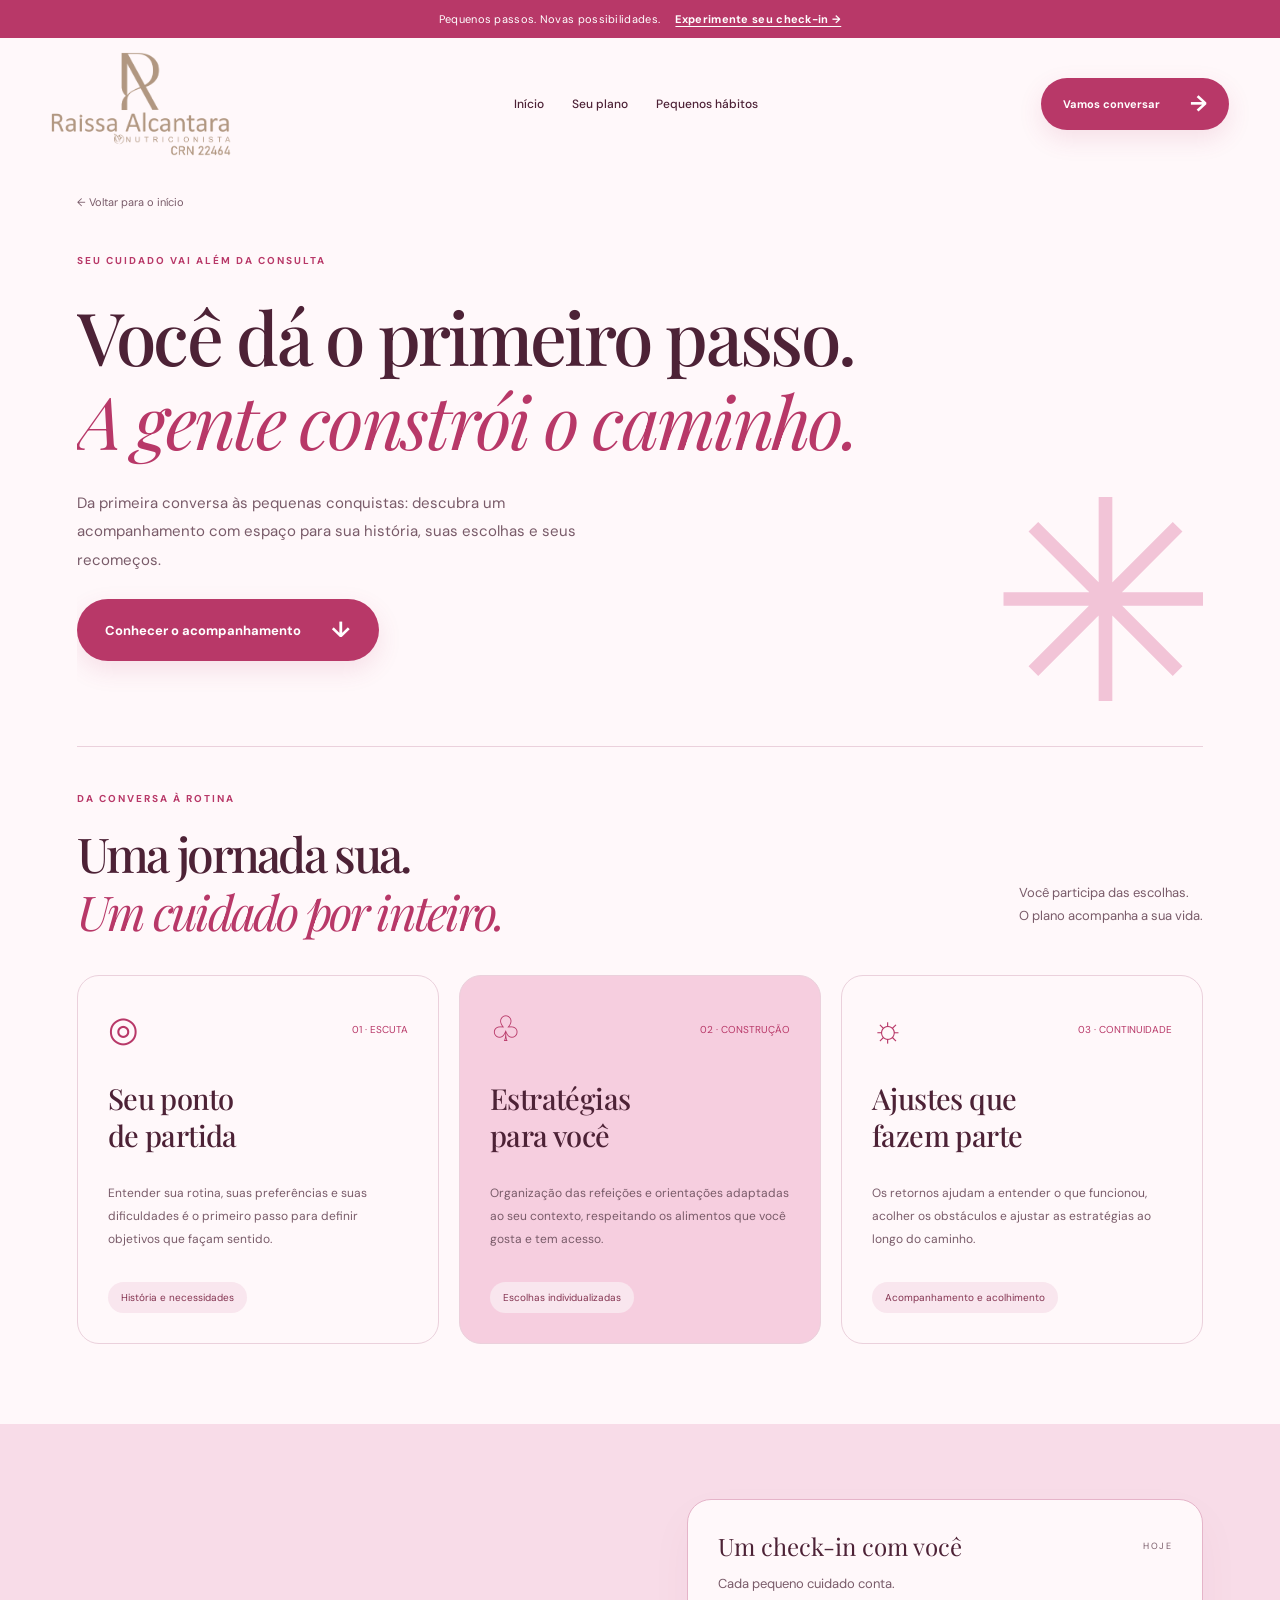
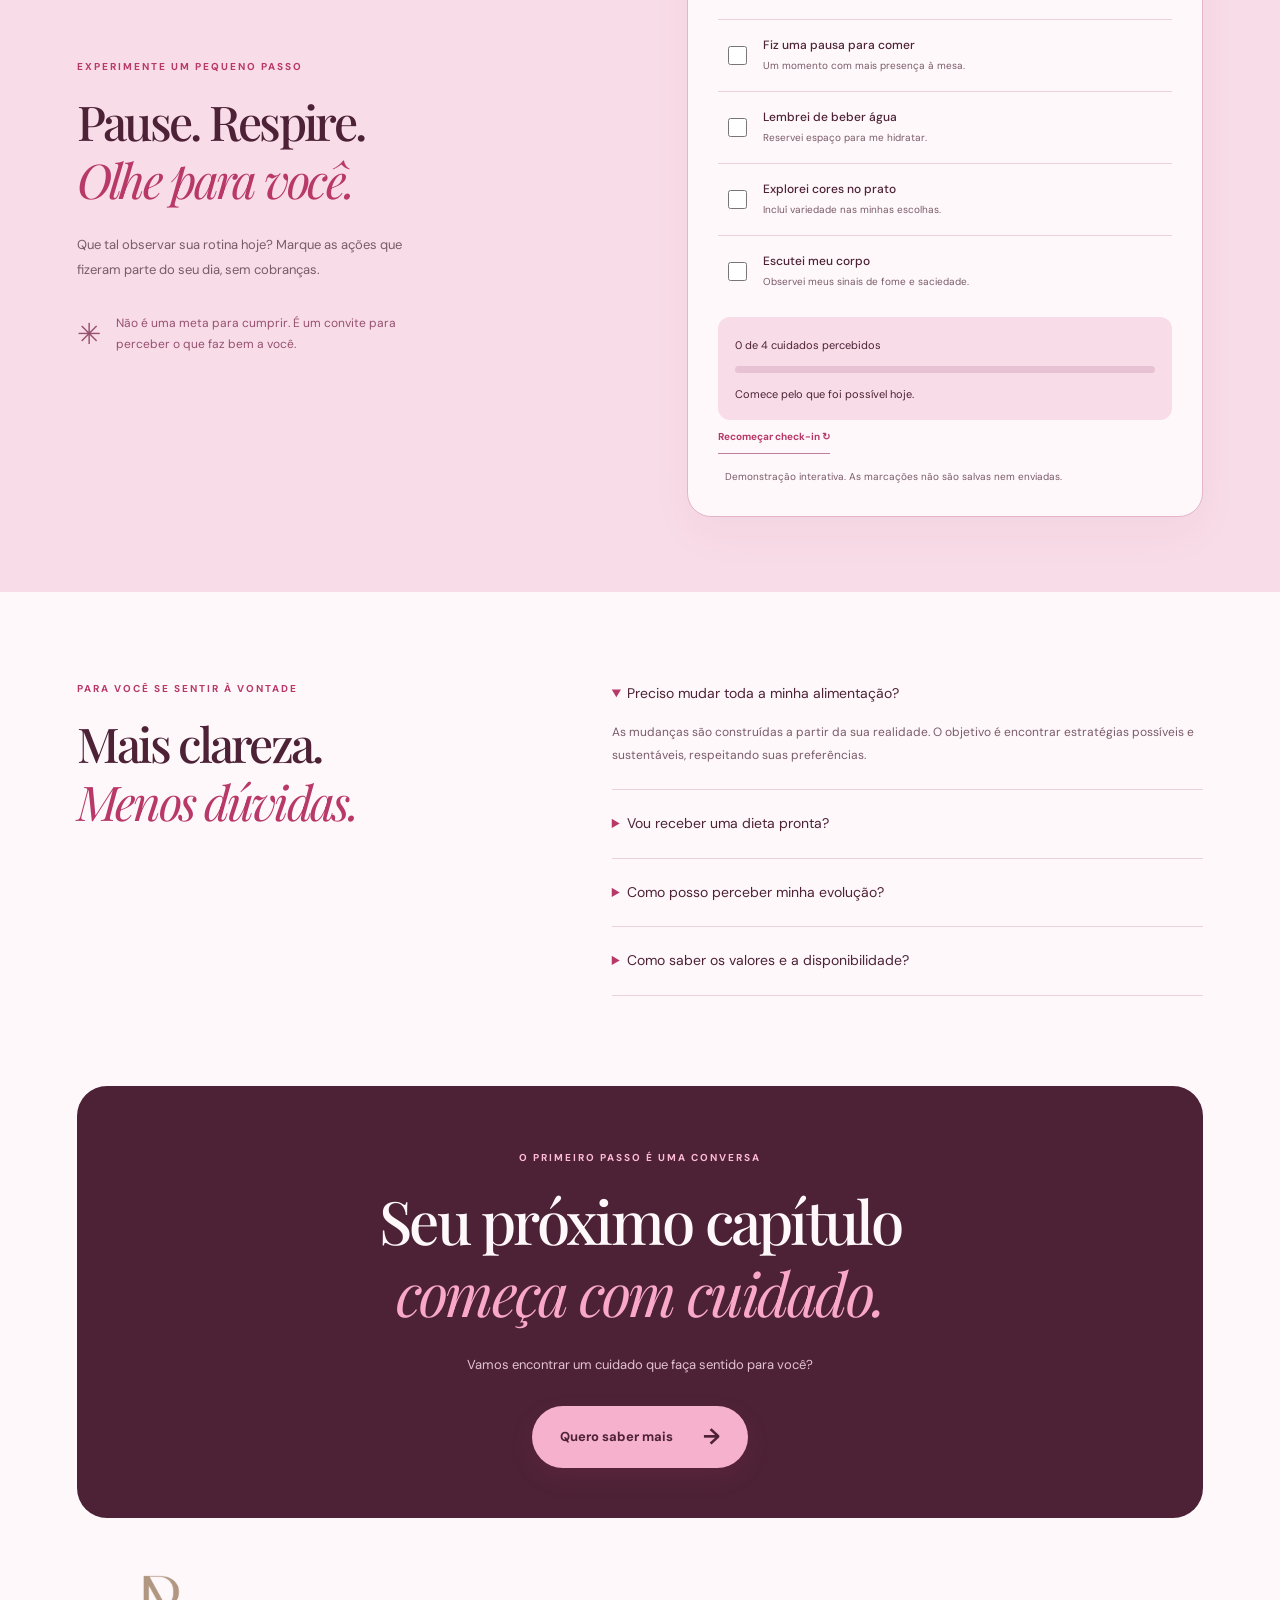
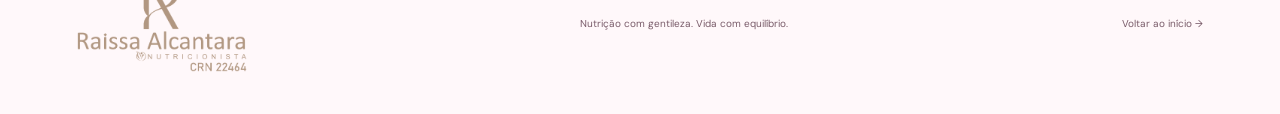
==== commit 74229fd6: "Substitui marca Nutrir pelo logo de Raissa convertido do PDF" ====
--- a/acompanhamento.html
+++ b/acompanhamento.html
@@ -1,14 +1,14 @@
 <!doctype html>
 <html lang="pt-BR">
-<head><meta charset="UTF-8"><meta name="theme-color" content="#b83868"><meta name="viewport" content="width=device-width, initial-scale=1"><meta name="description" content="Conheça o acompanhamento Nutrir: escuta, estratégias para sua rotina e pequenos hábitos possíveis."><title>Seu acompanhamento — Nutrir</title><link rel="stylesheet" href="style.css"><link rel="stylesheet" href="acompanhamento.css"></head>
+<head><meta charset="UTF-8"><meta name="theme-color" content="#b83868"><meta name="viewport" content="width=device-width, initial-scale=1"><meta name="description" content="Conheça o acompanhamento de Raissa Alcantara: escuta, estratégias para sua rotina e pequenos hábitos possíveis."><title>Acompanhamento — Raissa Alcantara</title><link rel="stylesheet" href="style.css"><link rel="stylesheet" href="acompanhamento.css"></head>
 <body>
 <div class="announcement">Pequenos passos. Novas possibilidades. <a href="#habitos">Experimente seu check-in →</a></div>
-<header class="header"><a class="brand" href="index.html" aria-label="Nutrir, página inicial"><span class="brand-icon">✳&#xfe0e;</span> nutrir.</a><nav aria-label="Navegação principal"><a href="index.html">Início</a><a href="#seu-plano">Seu plano</a><a href="#habitos">Pequenos hábitos</a></nav><a class="button small" href="index.html#contato">Vamos conversar <span>→</span></a></header>
+<header class="header"><a class="brand" href="index.html" aria-label="Raissa Alcantara, nutricionista — início"><img class="brand-logo" src="assets/raissa-alcantara-logo.png" alt="Raissa Alcantara — Nutricionista — CRN 22464" width="1801" height="1032"></a><nav aria-label="Navegação principal"><a href="index.html">Início</a><a href="#seu-plano">Seu plano</a><a href="#habitos">Pequenos hábitos</a></nav><a class="button small" href="index.html#contato">Vamos conversar <span>→</span></a></header>
 <main>
 <section class="companion-hero wrap"><a class="back-link" href="index.html">← Voltar para o início</a><div class="eyebrow">SEU CUIDADO VAI ALÉM DA CONSULTA</div><h1>Você dá o primeiro passo.<br><em>A gente constrói o caminho.</em></h1><p>Da primeira conversa às pequenas conquistas: descubra um acompanhamento com espaço para sua história, suas escolhas e seus recomeços.</p><a class="button" href="#seu-plano">Conhecer o acompanhamento <span>↓</span></a><span class="hero-decoration" aria-hidden="true">✳&#xfe0e;</span></section>
 <section class="plan-section wrap" id="seu-plano"><div class="section-heading"><div><div class="eyebrow">DA CONVERSA À ROTINA</div><h2>Uma jornada sua.<br><em>Um cuidado por inteiro.</em></h2></div><p>Você participa das escolhas.<br>O plano acompanha a sua vida.</p></div><div class="cards"><article class="card"><div class="card-top"><span class="service-icon">◎</span><span>01 · ESCUTA</span></div><h3>Seu ponto<br>de partida</h3><p>Entender sua rotina, suas preferências e suas dificuldades é o primeiro passo para definir objetivos que façam sentido.</p><span class="card-tag">História e necessidades</span></article><article class="card"><div class="card-top"><span class="service-icon">♧</span><span>02 · CONSTRUÇÃO</span></div><h3>Estratégias<br>para você</h3><p>Organização das refeições e orientações adaptadas ao seu contexto, respeitando os alimentos que você gosta e tem acesso.</p><span class="card-tag">Escolhas individualizadas</span></article><article class="card"><div class="card-top"><span class="service-icon">☼</span><span>03 · CONTINUIDADE</span></div><h3>Ajustes que<br>fazem parte</h3><p>Os retornos ajudam a entender o que funcionou, acolher os obstáculos e ajustar as estratégias ao longo do caminho.</p><span class="card-tag">Acompanhamento e acolhimento</span></article></div></section>
 <section class="habit-section" id="habitos"><div class="wrap habit-grid"><div><div class="eyebrow">EXPERIMENTE UM PEQUENO PASSO</div><h2>Pause. Respire.<br><em>Olhe para você.</em></h2><p>Que tal observar sua rotina hoje? Marque as ações que fizeram parte do seu dia, sem cobranças.</p><div class="gentle-note">✳&#xfe0e; <span>Não é uma meta para cumprir. É um convite para perceber o que faz bem a você.</span></div></div><div class="habit-panel"><div class="panel-heading"><h3>Um check-in com você</h3><span>HOJE</span></div><p class="panel-description">Cada pequeno cuidado conta.</p><form id="habit-form"><label class="habit-option"><input type="checkbox" name="habit" value="pausa"><span><strong>Fiz uma pausa para comer</strong><small>Um momento com mais presença à mesa.</small></span></label><label class="habit-option"><input type="checkbox" name="habit" value="agua"><span><strong>Lembrei de beber água</strong><small>Reservei espaço para me hidratar.</small></span></label><label class="habit-option"><input type="checkbox" name="habit" value="variedade"><span><strong>Explorei cores no prato</strong><small>Incluí variedade nas minhas escolhas.</small></span></label><label class="habit-option"><input type="checkbox" name="habit" value="corpo"><span><strong>Escutei meu corpo</strong><small>Observei meus sinais de fome e saciedade.</small></span></label></form><div class="habit-feedback" aria-live="polite"><span id="habit-count">0 de 4 cuidados percebidos</span><progress id="habit-progress" value="0" max="4" aria-label="Cuidados percebidos hoje"></progress><p id="habit-message">Comece pelo que foi possível hoje.</p></div><button class="text-link" id="reset-habits" type="button">Recomeçar check-in ↻</button><p class="form-note">Demonstração interativa. As marcações não são salvas nem enviadas.</p></div></div></section>
 <section class="faq-section wrap"><div><div class="eyebrow">PARA VOCÊ SE SENTIR À VONTADE</div><h2>Mais clareza.<br><em>Menos dúvidas.</em></h2></div><div class="faq-list"><details open><summary>Preciso mudar toda a minha alimentação?</summary><p>As mudanças são construídas a partir da sua realidade. O objetivo é encontrar estratégias possíveis e sustentáveis, respeitando suas preferências.</p></details><details><summary>Vou receber uma dieta pronta?</summary><p>A proposta é individualizar o cuidado após conhecer sua história e suas necessidades. As orientações e o formato do plano são definidos durante o atendimento.</p></details><details><summary>Como posso perceber minha evolução?</summary><p>A evolução pode aparecer na organização da rotina, na relação com a comida e na percepção de bem-estar. Os indicadores relevantes são combinados com a profissional.</p></details><details><summary>Como saber os valores e a disponibilidade?</summary><p>Prepare sua mensagem na seção de contato da página inicial. O canal de agendamento ainda será informado antes da publicação do site.</p><a class="text-link" href="index.html#contato">Ir para contato →</a></details></div></section>
 <section class="contact wrap companion-contact"><div class="eyebrow">O PRIMEIRO PASSO É UMA CONVERSA</div><h2>Seu próximo capítulo<br><em>começa com cuidado.</em></h2><p>Vamos encontrar um cuidado que faça sentido para você?</p><a class="button" href="index.html#contato">Quero saber mais <span>→</span></a></section>
-</main><footer class="wrap"><a class="brand" href="index.html"><span class="brand-icon">✳&#xfe0e;</span> nutrir.</a><p>Nutrição com gentileza. Vida com equilíbrio.</p><a href="index.html">Voltar ao início →</a></footer><script src="acompanhamento.js"></script>
+</main><footer class="wrap"><a class="brand" href="index.html" aria-label="Raissa Alcantara, nutricionista — início"><img class="brand-logo" src="assets/raissa-alcantara-logo.png" alt="Raissa Alcantara — Nutricionista — CRN 22464" width="1801" height="1032"></a><p>Nutrição com gentileza. Vida com equilíbrio.</p><a href="index.html">Voltar ao início →</a></footer><script src="acompanhamento.js"></script>
 </body></html>
--- a/style.css
+++ b/style.css
@@ -1,2 +1,8 @@
 @import url('https://fonts.googleapis.com/css2?family=DM+Sans:wght@400;500;600;700&family=Playfair+Display:ital,wght@0,400;0,500;0,600;1,400;1,500&display=swap');
 :root{--ink:#4d2236;--accent:#b83868;--cream:#fff8fa;--muted:#795b69;--line:#ebd1dc;--pink:#f8dce8}*{box-sizing:border-box}html{scroll-behavior:smooth;scroll-padding-top:100px}body{margin:0;background:var(--cream);color:var(--ink);font:15px 'DM Sans',sans-serif}a{color:inherit;text-decoration:none}button,input,select{font:inherit}button,a,input,select,summary{-webkit-tap-highlight-color:transparent}.wrap{width:min(1200px,88%);margin:auto}.announcement{text-align:center;background:var(--accent);color:white;padding:12px 5%;font-size:11px;letter-spacing:.3px}.announcement a{font-weight:700;margin-left:12px;text-decoration:underline;text-underline-offset:3px}.header{width:min(1320px,92%);height:100px;margin:auto;display:flex;align-items:center;justify-content:space-between;gap:20px}.brand{font-size:36px;font-weight:700;letter-spacing:-2px;display:flex;gap:7px;align-items:center}.brand-icon{font-size:45px;color:var(--accent)}.brand-dot{margin-left:-7px}.header nav{display:flex;gap:28px;font-size:12px;font-weight:500}.header nav a:hover{color:var(--accent)}.button{display:inline-flex;justify-content:space-between;align-items:center;gap:30px;padding:20px 28px;background:var(--accent);color:white;border:0;border-radius:50px;cursor:pointer;font-size:13px;font-weight:700;box-shadow:0 9px 24px #b8386820;transition:transform .2s,background .2s}.button:hover{background:#90254e;transform:translateY(-3px)}.button span{font-size:22px;line-height:1}.button.small{font-size:11px;padding:15px 22px}.eyebrow{font-size:10px;letter-spacing:2px;font-weight:700;display:flex;gap:10px;align-items:center;color:var(--accent)}.eyebrow>span{width:7px;height:7px;border-radius:50%;background:currentColor}h1,h2,h3,p{margin-top:0}h1,h2{font-family:'Playfair Display',Georgia,serif;font-weight:500;letter-spacing:-2.7px}h1{font-size:clamp(58px,6vw,85px);line-height:1.08;margin:27px 0}em{color:var(--accent);font-weight:400}h2{font-size:48px;line-height:1.2;margin:20px 0 25px}.hero{display:grid;grid-template-columns:1.1fr 1fr;gap:35px;align-items:center;padding:35px 0 80px}.hero-copy>p{font-size:15px;color:var(--muted);line-height:1.9;max-width:410px;margin-bottom:28px}.hero-secondary{display:block;font-size:11px;font-weight:500;margin-top:22px}.hero-secondary span{margin-left:15px}.hero-note{display:flex;align-items:center;gap:9px;font-size:10px;color:var(--muted);margin-top:25px}.tiny-flower{font-size:26px;color:var(--accent)}.hero-visual{position:relative;height:610px;padding:18px 10px 0 15px}.hero-visual:before{content:'';position:absolute;inset:0 0 20px 25px;background:#f1bfd3;transform:rotate(5deg);border-radius:180px 180px 28px 28px}.hero-visual img{width:100%;height:100%;object-fit:cover;border-radius:180px 180px 24px 24px;position:relative}.image-label{position:absolute;bottom:30px;left:-20px;background:#fff8fa;padding:21px 26px;border-radius:18px;box-shadow:0 15px 35px #4d22361a;display:flex;gap:15px;align-items:center;font-family:'Playfair Display',serif;font-size:20px;transform:rotate(-4deg)}.image-label>span{font-size:42px;color:var(--accent)}.image-label strong{font-weight:500}.visual-sticker{position:absolute;right:-18px;top:40px;background:#f9f0ad;color:#5e4726;border-radius:50%;width:125px;height:125px;display:flex;justify-content:center;align-items:center;flex-direction:column;font-size:13px;transform:rotate(13deg);box-shadow:0 6px 20px #4d223610}.visual-sticker strong{font-size:18px}.visual-sticker span{font-size:23px;margin-top:5px}.values-strip{display:flex;align-items:center;justify-content:center;gap:37px;background:var(--ink);color:#ffe8f2;padding:24px 5%;font-size:12px}.values-strip i{font-size:26px;font-style:normal;color:#f4a3c2}.about{padding:110px 0;display:grid;grid-template-columns:1fr 1.05fr;gap:85px;align-items:center}.about-art{height:440px;background:var(--pink);border-radius:26px;display:flex;align-items:center;justify-content:center;position:relative;overflow:hidden}.about-art:before,.about-art:after{content:'';position:absolute;width:250px;height:250px;border:1px solid #d397b1;border-radius:50%;left:-130px;top:-90px}.about-art:after{width:330px;height:330px;left:auto;top:auto;right:-160px;bottom:-150px}.art-circle{font-family:'Playfair Display',serif;font-size:44px;font-style:italic;text-align:center;line-height:1.25;position:relative}.art-circle span{display:block;font-style:normal;font-size:65px;color:var(--accent);margin-top:15px}.art-caption{position:absolute;bottom:26px;font-size:8px;letter-spacing:2px}.about-copy p{font-size:13px;line-height:1.9;color:var(--muted)}.text-link{display:inline-flex;gap:30px;align-items:center;font-size:12px;font-weight:700;padding:10px 0;border:0;border-bottom:1px solid #bf7e9a;background:transparent;color:var(--accent);cursor:pointer}.care{padding:80px 0 90px;background:#f9e6ee}.section-heading{display:flex;align-items:end;justify-content:space-between;gap:25px;margin-bottom:35px}.section-heading h2{margin-bottom:0}.section-heading>p{font-size:13px;line-height:1.8;color:var(--muted)}.cards{display:grid;grid-template-columns:repeat(3,1fr);gap:20px}.card{padding:30px;background:var(--cream);border:1px solid var(--line);border-radius:22px;transition:transform .2s,box-shadow .2s}.card:hover{transform:translateY(-5px);box-shadow:0 15px 30px #7b335b0d}.card:nth-child(2){background:#f6cedf}.card-top{display:flex;justify-content:space-between;align-items:center;color:var(--accent);font-size:10px;margin-bottom:28px}.service-icon{font-size:35px}.card h3{font-family:'Playfair Display',serif;font-weight:500;font-size:29px;line-height:1.25;letter-spacing:-.6px}.card p{font-size:12px;color:var(--muted);line-height:1.9;min-height:75px}.card a{display:flex;justify-content:space-between;align-items:center;font-size:11px;font-weight:700;border-top:1px solid #dbadc1;padding-top:18px;margin-top:24px}.card a span{font-size:20px}.journey{display:grid;grid-template-columns:1fr 1fr;gap:70px;padding:100px 0}.journey-intro p{font-size:13px;line-height:1.8;color:var(--muted)}.steps{list-style:none;margin:0;padding:0}.steps li{display:flex;gap:22px;padding:24px 0;border-bottom:1px solid var(--line)}.steps li>span{font-family:'Playfair Display',serif;font-size:29px;color:var(--accent)}.steps h3{font-size:15px;margin:5px 0 9px}.steps p{font-size:12px;line-height:1.9;color:var(--muted);margin:0}.quote-banner{text-align:center;background:#f5ccdd;border-radius:28px;padding:45px 25px;margin-bottom:85px}.quote-banner>span{font-size:45px;color:var(--accent)}.quote-banner p{font-family:'Playfair Display',serif;font-size:38px;line-height:1.4;margin:15px 0 20px;letter-spacing:-1px}.quote-banner a{font-size:11px;font-weight:700}.contact{background:var(--ink);color:#fff8fa;border-radius:30px;padding:65px 25px 50px;position:relative;overflow:hidden;text-align:center}.contact .eyebrow{justify-content:center;color:#ffbbd5}.contact h2{font-size:60px;position:relative}.contact h2 em{color:#f9a8c8}.contact>p{font-size:13px;line-height:1.9;color:#e4c3d1;position:relative}.contact-flower{position:absolute;right:5%;top:30px;font-size:180px;color:#743f58;transform:rotate(15deg)}form{max-width:390px;margin:28px auto 0;text-align:left;position:relative}label{font-size:11px;display:block;margin:17px 0 8px}input,select{width:100%;padding:15px;border:1px solid #e2b8cb;border-radius:10px;background:#fff8fa;color:var(--ink);font-size:12px}form .button{width:100%;margin-top:23px}.contact .button{background:#f6b1cd;color:#4d2236}.contact .button:hover{background:#ffcbe0}.form-note{font-size:10px!important;line-height:1.7;text-align:center;color:var(--muted);margin:13px 0 0}.contact .form-note{color:#e4c3d1}.message-result{max-width:430px;margin:25px auto 0;border:1px solid #a5758c;padding:23px;border-radius:15px;position:relative}.message-result h3{font-size:17px}.message-result>p{font-size:13px;line-height:1.8}.contact .text-link{color:#ffcbe0}footer{padding:42px 0;display:flex;align-items:center;justify-content:space-between;gap:20px}footer .brand{font-size:28px}footer .brand-icon{font-size:33px}footer p,footer>a:last-child{font-size:10px;color:var(--muted);margin:0}a:focus-visible,button:focus-visible,input:focus-visible,select:focus-visible,summary:focus-visible{outline:3px solid #c26900;outline-offset:5px}@media(max-width:1000px){.header nav{gap:17px;font-size:11px}.hero{gap:20px}h1{font-size:65px}.hero-visual{height:550px}.values-strip{gap:20px;font-size:10px}.about{gap:45px}h2{font-size:40px}.card{padding:24px}.card h3{font-size:26px}.journey{gap:40px}.visual-sticker{right:-10px;width:110px;height:110px}}@media(max-width:700px){.announcement{font-size:9px;line-height:1.8}.announcement a{display:block;margin:0}.header{height:86px;width:88%;gap:10px}.header nav{display:none}.brand{font-size:30px}.brand-icon{font-size:36px}.button.small{padding:12px 15px;font-size:10px;gap:12px}.hero{grid-template-columns:1fr;padding:24px 0 55px;gap:30px}h1{font-size:clamp(46px,11vw,66px);letter-spacing:-2px}.eyebrow{font-size:8px;letter-spacing:1.4px}.hero-copy>p{font-size:13px}.hero-visual{height:460px;margin:0 10px 0 8px}.visual-sticker{right:-15px;top:28px}.image-label{left:-15px;bottom:28px;font-size:18px;padding:17px 21px}.values-strip{display:grid;grid-template-columns:1fr 1fr;gap:17px;text-align:center;padding:25px 5%;font-size:10px}.values-strip i{display:none}.about{grid-template-columns:1fr;gap:30px;padding:60px 0}.about-art{height:350px}.art-circle{font-size:38px}h2{font-size:38px;letter-spacing:-1.8px}.section-heading{display:block}.section-heading>p{margin-top:20px}.care{padding:55px 0}.cards{grid-template-columns:1fr;gap:17px}.card{padding:28px}.card h3{font-size:30px}.card p{min-height:0;font-size:13px}.card-top{margin-bottom:20px}.journey{grid-template-columns:1fr;padding:60px 0;gap:15px}.quote-banner{padding:35px 18px;margin-bottom:55px}.quote-banner p{font-size:29px}.contact{padding:45px 22px 35px}.contact h2{font-size:43px}.contact-flower{right:-50px;top:55px;font-size:150px;opacity:.5}.contact .eyebrow{font-size:8px}.contact>p{font-size:12px}footer{flex-wrap:wrap;padding:30px 0}footer p{order:3;width:100%}footer>a:last-child{max-width:50%;line-height:1.7}}@media(prefers-reduced-motion:reduce){html{scroll-behavior:auto}*,*:before,*:after{transition:none!important;animation:none!important}}
+
+/* Retrato e fundo compartilham a mesma moldura para uma base contínua. */
+.portrait-hero{isolation:isolate;padding:0;height:640px;display:flex;align-items:flex-end;justify-content:center}.portrait-hero:before{display:none}.portrait-frame{position:absolute;inset:0;border-radius:230px 230px 32px 32px;background:linear-gradient(150deg,#fde6ef,#edafc9);overflow:hidden}.portrait-hero .portrait-frame img{display:block;position:absolute;bottom:0;left:0;width:100%;height:100%;object-fit:contain;object-position:center bottom;border-radius:0;filter:none}.portrait-hero .image-label{z-index:2;left:-18px;bottom:35px}.portrait-hero .visual-sticker{z-index:2;top:85px;right:-15px}@media(max-width:1000px){.portrait-hero{height:580px}.portrait-frame{border-radius:180px 180px 28px 28px}}@media(max-width:700px){.portrait-hero{height:490px;margin:0 8px}.portrait-frame{border-radius:180px 180px 26px 26px}.portrait-hero .visual-sticker{width:100px;height:100px;right:-12px;top:40px}.portrait-hero .visual-sticker strong{font-size:16px}.portrait-hero .image-label{left:-12px;bottom:20px;font-size:16px;padding:16px 18px}}
+
+/* Marca original convertida do PDF, preservando suas proporções. */
+.brand{letter-spacing:normal;flex-shrink:0}.brand-logo{display:block;width:180px;height:auto;object-fit:contain}.header{height:132px}footer .brand-logo{width:170px}footer .brand{background:#fff8fa}@media(max-width:700px){.header{height:110px}.brand-logo{width:142px}footer .brand-logo{width:150px}.header .button.small{padding:12px;font-size:10px;gap:8px}}
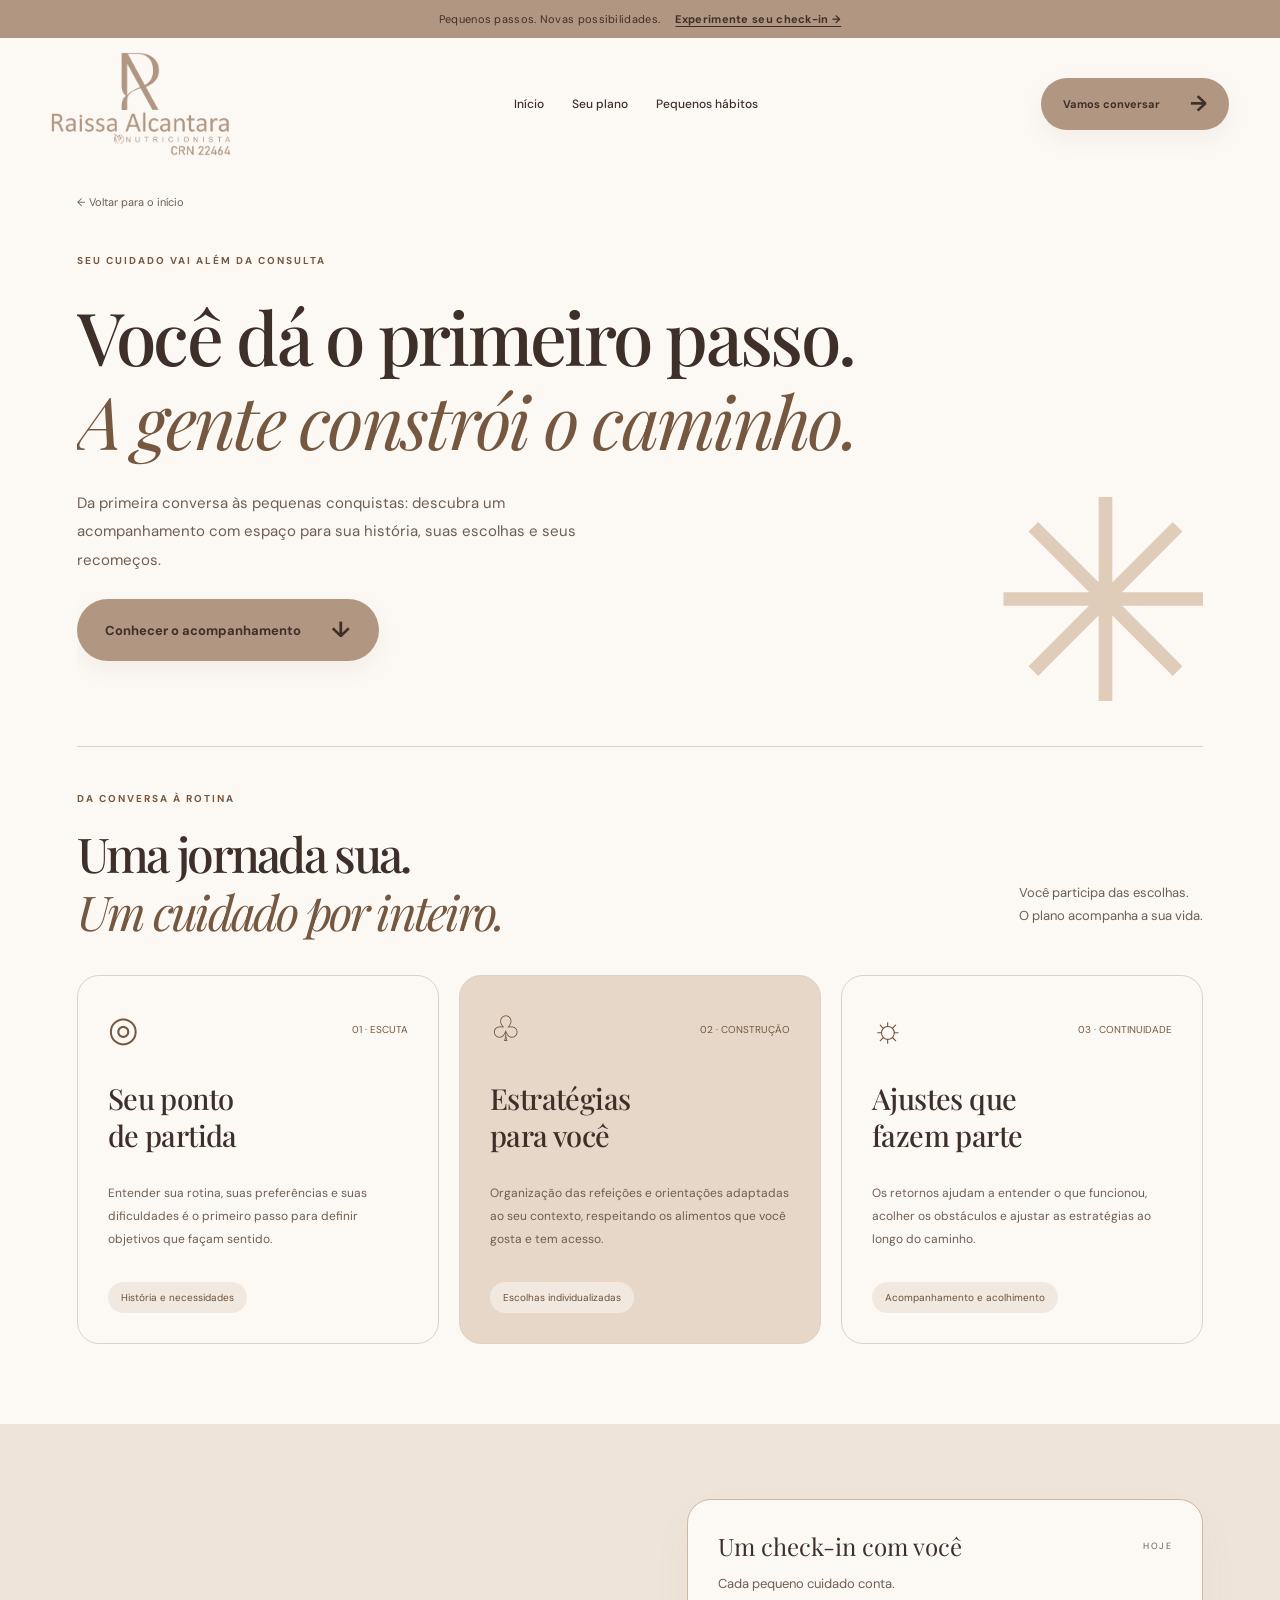
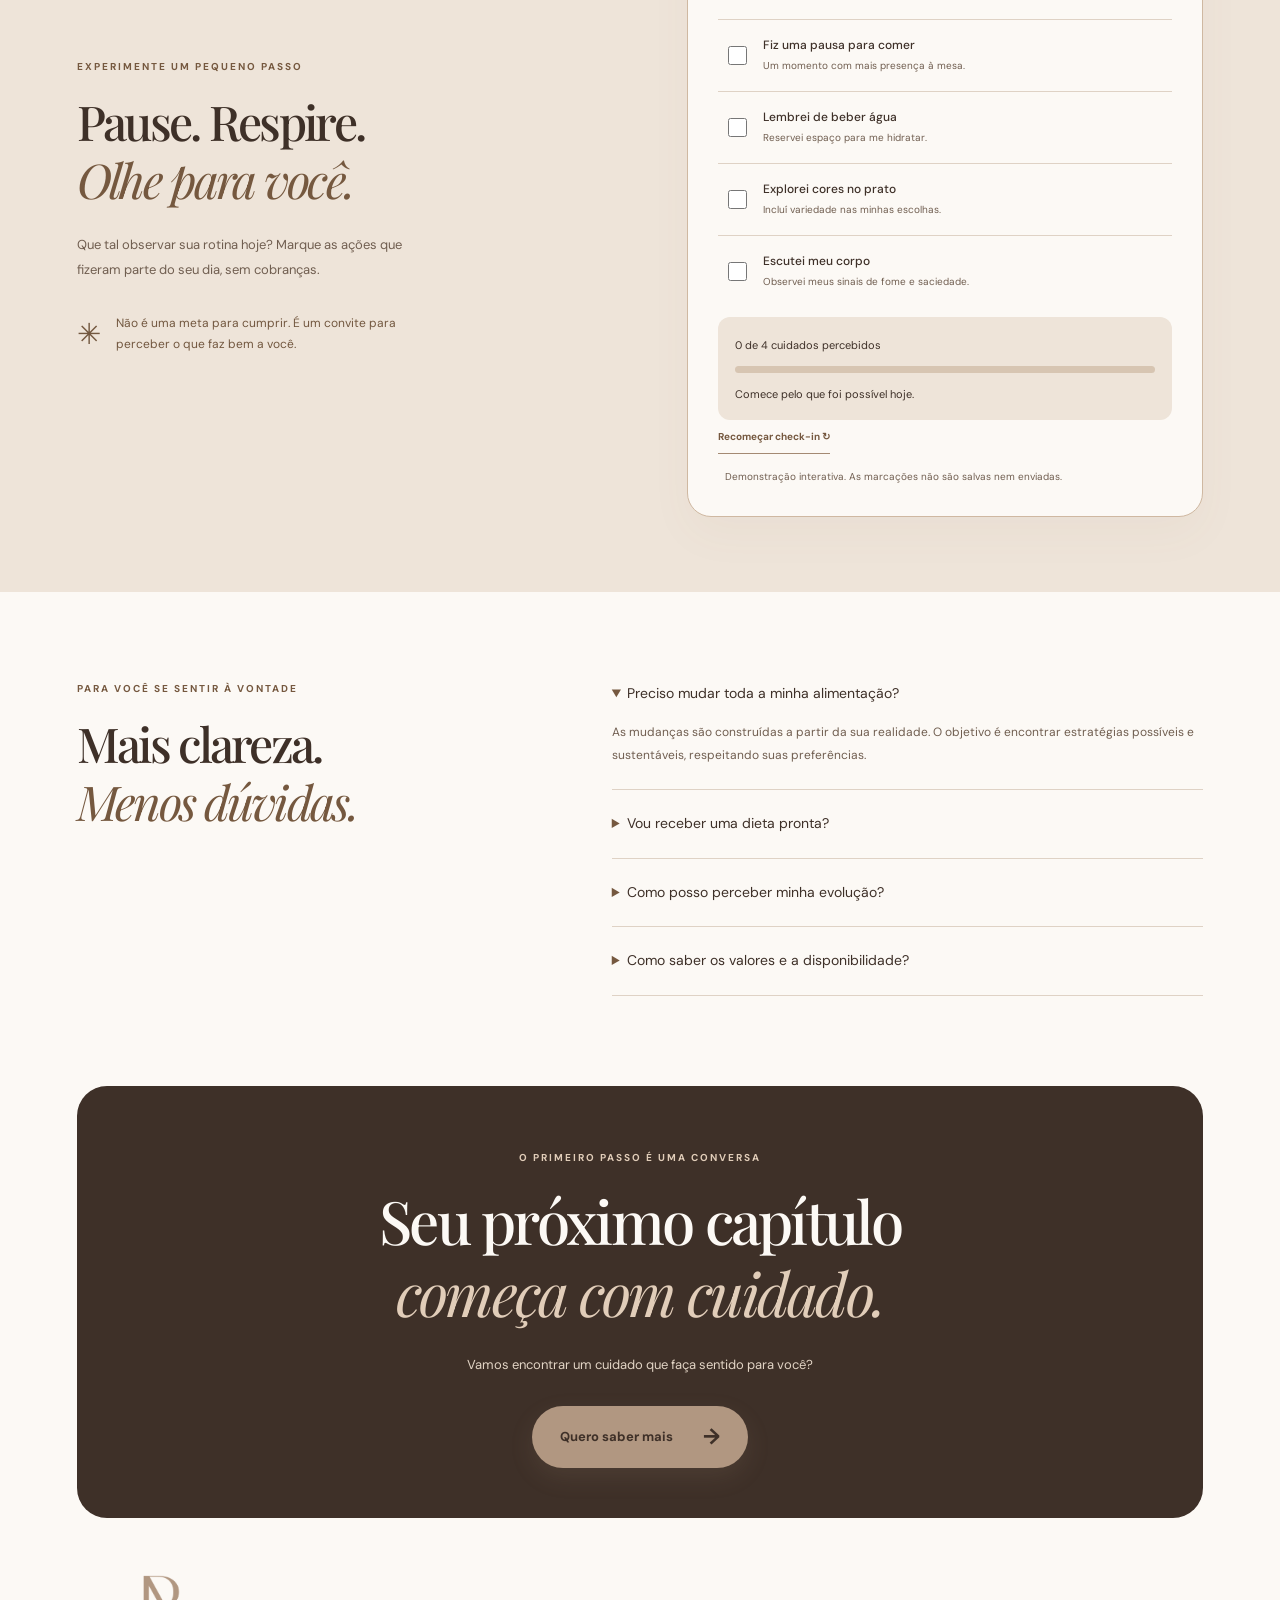
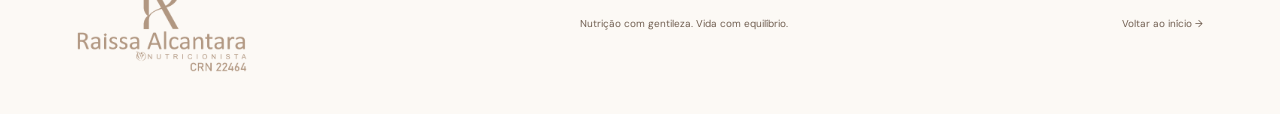
==== commit 8c574e73: "Aplica paleta bege B19781 nas duas páginas" ====
--- a/acompanhamento.html
+++ b/acompanhamento.html
@@ -1,6 +1,6 @@
 <!doctype html>
 <html lang="pt-BR">
-<head><meta charset="UTF-8"><meta name="theme-color" content="#b83868"><meta name="viewport" content="width=device-width, initial-scale=1"><meta name="description" content="Conheça o acompanhamento de Raissa Alcantara: escuta, estratégias para sua rotina e pequenos hábitos possíveis."><title>Acompanhamento — Raissa Alcantara</title><link rel="stylesheet" href="style.css"><link rel="stylesheet" href="acompanhamento.css"></head>
+<head><meta charset="UTF-8"><meta name="theme-color" content="#B19781"><meta name="viewport" content="width=device-width, initial-scale=1"><meta name="description" content="Conheça o acompanhamento de Raissa Alcantara: escuta, estratégias para sua rotina e pequenos hábitos possíveis."><title>Acompanhamento — Raissa Alcantara</title><link rel="stylesheet" href="style.css"><link rel="stylesheet" href="acompanhamento.css"></head>
 <body>
 <div class="announcement">Pequenos passos. Novas possibilidades. <a href="#habitos">Experimente seu check-in →</a></div>
 <header class="header"><a class="brand" href="index.html" aria-label="Raissa Alcantara, nutricionista — início"><img class="brand-logo" src="assets/raissa-alcantara-logo.png" alt="Raissa Alcantara — Nutricionista — CRN 22464" width="1801" height="1032"></a><nav aria-label="Navegação principal"><a href="index.html">Início</a><a href="#seu-plano">Seu plano</a><a href="#habitos">Pequenos hábitos</a></nav><a class="button small" href="index.html#contato">Vamos conversar <span>→</span></a></header>
--- a/style.css
+++ b/style.css
@@ -1,8 +1,11 @@
 @import url('https://fonts.googleapis.com/css2?family=DM+Sans:wght@400;500;600;700&family=Playfair+Display:ital,wght@0,400;0,500;0,600;1,400;1,500&display=swap');
-:root{--ink:#4d2236;--accent:#b83868;--cream:#fff8fa;--muted:#795b69;--line:#ebd1dc;--pink:#f8dce8}*{box-sizing:border-box}html{scroll-behavior:smooth;scroll-padding-top:100px}body{margin:0;background:var(--cream);color:var(--ink);font:15px 'DM Sans',sans-serif}a{color:inherit;text-decoration:none}button,input,select{font:inherit}button,a,input,select,summary{-webkit-tap-highlight-color:transparent}.wrap{width:min(1200px,88%);margin:auto}.announcement{text-align:center;background:var(--accent);color:white;padding:12px 5%;font-size:11px;letter-spacing:.3px}.announcement a{font-weight:700;margin-left:12px;text-decoration:underline;text-underline-offset:3px}.header{width:min(1320px,92%);height:100px;margin:auto;display:flex;align-items:center;justify-content:space-between;gap:20px}.brand{font-size:36px;font-weight:700;letter-spacing:-2px;display:flex;gap:7px;align-items:center}.brand-icon{font-size:45px;color:var(--accent)}.brand-dot{margin-left:-7px}.header nav{display:flex;gap:28px;font-size:12px;font-weight:500}.header nav a:hover{color:var(--accent)}.button{display:inline-flex;justify-content:space-between;align-items:center;gap:30px;padding:20px 28px;background:var(--accent);color:white;border:0;border-radius:50px;cursor:pointer;font-size:13px;font-weight:700;box-shadow:0 9px 24px #b8386820;transition:transform .2s,background .2s}.button:hover{background:#90254e;transform:translateY(-3px)}.button span{font-size:22px;line-height:1}.button.small{font-size:11px;padding:15px 22px}.eyebrow{font-size:10px;letter-spacing:2px;font-weight:700;display:flex;gap:10px;align-items:center;color:var(--accent)}.eyebrow>span{width:7px;height:7px;border-radius:50%;background:currentColor}h1,h2,h3,p{margin-top:0}h1,h2{font-family:'Playfair Display',Georgia,serif;font-weight:500;letter-spacing:-2.7px}h1{font-size:clamp(58px,6vw,85px);line-height:1.08;margin:27px 0}em{color:var(--accent);font-weight:400}h2{font-size:48px;line-height:1.2;margin:20px 0 25px}.hero{display:grid;grid-template-columns:1.1fr 1fr;gap:35px;align-items:center;padding:35px 0 80px}.hero-copy>p{font-size:15px;color:var(--muted);line-height:1.9;max-width:410px;margin-bottom:28px}.hero-secondary{display:block;font-size:11px;font-weight:500;margin-top:22px}.hero-secondary span{margin-left:15px}.hero-note{display:flex;align-items:center;gap:9px;font-size:10px;color:var(--muted);margin-top:25px}.tiny-flower{font-size:26px;color:var(--accent)}.hero-visual{position:relative;height:610px;padding:18px 10px 0 15px}.hero-visual:before{content:'';position:absolute;inset:0 0 20px 25px;background:#f1bfd3;transform:rotate(5deg);border-radius:180px 180px 28px 28px}.hero-visual img{width:100%;height:100%;object-fit:cover;border-radius:180px 180px 24px 24px;position:relative}.image-label{position:absolute;bottom:30px;left:-20px;background:#fff8fa;padding:21px 26px;border-radius:18px;box-shadow:0 15px 35px #4d22361a;display:flex;gap:15px;align-items:center;font-family:'Playfair Display',serif;font-size:20px;transform:rotate(-4deg)}.image-label>span{font-size:42px;color:var(--accent)}.image-label strong{font-weight:500}.visual-sticker{position:absolute;right:-18px;top:40px;background:#f9f0ad;color:#5e4726;border-radius:50%;width:125px;height:125px;display:flex;justify-content:center;align-items:center;flex-direction:column;font-size:13px;transform:rotate(13deg);box-shadow:0 6px 20px #4d223610}.visual-sticker strong{font-size:18px}.visual-sticker span{font-size:23px;margin-top:5px}.values-strip{display:flex;align-items:center;justify-content:center;gap:37px;background:var(--ink);color:#ffe8f2;padding:24px 5%;font-size:12px}.values-strip i{font-size:26px;font-style:normal;color:#f4a3c2}.about{padding:110px 0;display:grid;grid-template-columns:1fr 1.05fr;gap:85px;align-items:center}.about-art{height:440px;background:var(--pink);border-radius:26px;display:flex;align-items:center;justify-content:center;position:relative;overflow:hidden}.about-art:before,.about-art:after{content:'';position:absolute;width:250px;height:250px;border:1px solid #d397b1;border-radius:50%;left:-130px;top:-90px}.about-art:after{width:330px;height:330px;left:auto;top:auto;right:-160px;bottom:-150px}.art-circle{font-family:'Playfair Display',serif;font-size:44px;font-style:italic;text-align:center;line-height:1.25;position:relative}.art-circle span{display:block;font-style:normal;font-size:65px;color:var(--accent);margin-top:15px}.art-caption{position:absolute;bottom:26px;font-size:8px;letter-spacing:2px}.about-copy p{font-size:13px;line-height:1.9;color:var(--muted)}.text-link{display:inline-flex;gap:30px;align-items:center;font-size:12px;font-weight:700;padding:10px 0;border:0;border-bottom:1px solid #bf7e9a;background:transparent;color:var(--accent);cursor:pointer}.care{padding:80px 0 90px;background:#f9e6ee}.section-heading{display:flex;align-items:end;justify-content:space-between;gap:25px;margin-bottom:35px}.section-heading h2{margin-bottom:0}.section-heading>p{font-size:13px;line-height:1.8;color:var(--muted)}.cards{display:grid;grid-template-columns:repeat(3,1fr);gap:20px}.card{padding:30px;background:var(--cream);border:1px solid var(--line);border-radius:22px;transition:transform .2s,box-shadow .2s}.card:hover{transform:translateY(-5px);box-shadow:0 15px 30px #7b335b0d}.card:nth-child(2){background:#f6cedf}.card-top{display:flex;justify-content:space-between;align-items:center;color:var(--accent);font-size:10px;margin-bottom:28px}.service-icon{font-size:35px}.card h3{font-family:'Playfair Display',serif;font-weight:500;font-size:29px;line-height:1.25;letter-spacing:-.6px}.card p{font-size:12px;color:var(--muted);line-height:1.9;min-height:75px}.card a{display:flex;justify-content:space-between;align-items:center;font-size:11px;font-weight:700;border-top:1px solid #dbadc1;padding-top:18px;margin-top:24px}.card a span{font-size:20px}.journey{display:grid;grid-template-columns:1fr 1fr;gap:70px;padding:100px 0}.journey-intro p{font-size:13px;line-height:1.8;color:var(--muted)}.steps{list-style:none;margin:0;padding:0}.steps li{display:flex;gap:22px;padding:24px 0;border-bottom:1px solid var(--line)}.steps li>span{font-family:'Playfair Display',serif;font-size:29px;color:var(--accent)}.steps h3{font-size:15px;margin:5px 0 9px}.steps p{font-size:12px;line-height:1.9;color:var(--muted);margin:0}.quote-banner{text-align:center;background:#f5ccdd;border-radius:28px;padding:45px 25px;margin-bottom:85px}.quote-banner>span{font-size:45px;color:var(--accent)}.quote-banner p{font-family:'Playfair Display',serif;font-size:38px;line-height:1.4;margin:15px 0 20px;letter-spacing:-1px}.quote-banner a{font-size:11px;font-weight:700}.contact{background:var(--ink);color:#fff8fa;border-radius:30px;padding:65px 25px 50px;position:relative;overflow:hidden;text-align:center}.contact .eyebrow{justify-content:center;color:#ffbbd5}.contact h2{font-size:60px;position:relative}.contact h2 em{color:#f9a8c8}.contact>p{font-size:13px;line-height:1.9;color:#e4c3d1;position:relative}.contact-flower{position:absolute;right:5%;top:30px;font-size:180px;color:#743f58;transform:rotate(15deg)}form{max-width:390px;margin:28px auto 0;text-align:left;position:relative}label{font-size:11px;display:block;margin:17px 0 8px}input,select{width:100%;padding:15px;border:1px solid #e2b8cb;border-radius:10px;background:#fff8fa;color:var(--ink);font-size:12px}form .button{width:100%;margin-top:23px}.contact .button{background:#f6b1cd;color:#4d2236}.contact .button:hover{background:#ffcbe0}.form-note{font-size:10px!important;line-height:1.7;text-align:center;color:var(--muted);margin:13px 0 0}.contact .form-note{color:#e4c3d1}.message-result{max-width:430px;margin:25px auto 0;border:1px solid #a5758c;padding:23px;border-radius:15px;position:relative}.message-result h3{font-size:17px}.message-result>p{font-size:13px;line-height:1.8}.contact .text-link{color:#ffcbe0}footer{padding:42px 0;display:flex;align-items:center;justify-content:space-between;gap:20px}footer .brand{font-size:28px}footer .brand-icon{font-size:33px}footer p,footer>a:last-child{font-size:10px;color:var(--muted);margin:0}a:focus-visible,button:focus-visible,input:focus-visible,select:focus-visible,summary:focus-visible{outline:3px solid #c26900;outline-offset:5px}@media(max-width:1000px){.header nav{gap:17px;font-size:11px}.hero{gap:20px}h1{font-size:65px}.hero-visual{height:550px}.values-strip{gap:20px;font-size:10px}.about{gap:45px}h2{font-size:40px}.card{padding:24px}.card h3{font-size:26px}.journey{gap:40px}.visual-sticker{right:-10px;width:110px;height:110px}}@media(max-width:700px){.announcement{font-size:9px;line-height:1.8}.announcement a{display:block;margin:0}.header{height:86px;width:88%;gap:10px}.header nav{display:none}.brand{font-size:30px}.brand-icon{font-size:36px}.button.small{padding:12px 15px;font-size:10px;gap:12px}.hero{grid-template-columns:1fr;padding:24px 0 55px;gap:30px}h1{font-size:clamp(46px,11vw,66px);letter-spacing:-2px}.eyebrow{font-size:8px;letter-spacing:1.4px}.hero-copy>p{font-size:13px}.hero-visual{height:460px;margin:0 10px 0 8px}.visual-sticker{right:-15px;top:28px}.image-label{left:-15px;bottom:28px;font-size:18px;padding:17px 21px}.values-strip{display:grid;grid-template-columns:1fr 1fr;gap:17px;text-align:center;padding:25px 5%;font-size:10px}.values-strip i{display:none}.about{grid-template-columns:1fr;gap:30px;padding:60px 0}.about-art{height:350px}.art-circle{font-size:38px}h2{font-size:38px;letter-spacing:-1.8px}.section-heading{display:block}.section-heading>p{margin-top:20px}.care{padding:55px 0}.cards{grid-template-columns:1fr;gap:17px}.card{padding:28px}.card h3{font-size:30px}.card p{min-height:0;font-size:13px}.card-top{margin-bottom:20px}.journey{grid-template-columns:1fr;padding:60px 0;gap:15px}.quote-banner{padding:35px 18px;margin-bottom:55px}.quote-banner p{font-size:29px}.contact{padding:45px 22px 35px}.contact h2{font-size:43px}.contact-flower{right:-50px;top:55px;font-size:150px;opacity:.5}.contact .eyebrow{font-size:8px}.contact>p{font-size:12px}footer{flex-wrap:wrap;padding:30px 0}footer p{order:3;width:100%}footer>a:last-child{max-width:50%;line-height:1.7}}@media(prefers-reduced-motion:reduce){html{scroll-behavior:auto}*,*:before,*:after{transition:none!important;animation:none!important}}
+:root{--ink:#3e3028;--accent:#b19781;--accent-ink:#75583f;--cream:#fcf9f5;--muted:#705e50;--line:#dfd2c5;--pink:#eee4d9}*{box-sizing:border-box}html{scroll-behavior:smooth;scroll-padding-top:100px}body{margin:0;background:var(--cream);color:var(--ink);font:15px 'DM Sans',sans-serif}a{color:inherit;text-decoration:none}button,input,select{font:inherit}button,a,input,select,summary{-webkit-tap-highlight-color:transparent}.wrap{width:min(1200px,88%);margin:auto}.announcement{text-align:center;background:var(--accent);color:white;padding:12px 5%;font-size:11px;letter-spacing:.3px}.announcement a{font-weight:700;margin-left:12px;text-decoration:underline;text-underline-offset:3px}.header{width:min(1320px,92%);height:100px;margin:auto;display:flex;align-items:center;justify-content:space-between;gap:20px}.brand{font-size:36px;font-weight:700;letter-spacing:-2px;display:flex;gap:7px;align-items:center}.brand-icon{font-size:45px;color:var(--accent-ink)}.brand-dot{margin-left:-7px}.header nav{display:flex;gap:28px;font-size:12px;font-weight:500}.header nav a:hover{color:var(--accent-ink)}.button{display:inline-flex;justify-content:space-between;align-items:center;gap:30px;padding:20px 28px;background:var(--accent);color:white;border:0;border-radius:50px;cursor:pointer;font-size:13px;font-weight:700;box-shadow:0 9px 24px #b1978120;transition:transform .2s,background .2s}.button:hover{background:#c8b3a0;transform:translateY(-3px)}.button span{font-size:22px;line-height:1}.button.small{font-size:11px;padding:15px 22px}.eyebrow{font-size:10px;letter-spacing:2px;font-weight:700;display:flex;gap:10px;align-items:center;color:var(--accent-ink)}.eyebrow>span{width:7px;height:7px;border-radius:50%;background:currentColor}h1,h2,h3,p{margin-top:0}h1,h2{font-family:'Playfair Display',Georgia,serif;font-weight:500;letter-spacing:-2.7px}h1{font-size:clamp(58px,6vw,85px);line-height:1.08;margin:27px 0}em{color:var(--accent-ink);font-weight:400}h2{font-size:48px;line-height:1.2;margin:20px 0 25px}.hero{display:grid;grid-template-columns:1.1fr 1fr;gap:35px;align-items:center;padding:35px 0 80px}.hero-copy>p{font-size:15px;color:var(--muted);line-height:1.9;max-width:410px;margin-bottom:28px}.hero-secondary{display:block;font-size:11px;font-weight:500;margin-top:22px}.hero-secondary span{margin-left:15px}.hero-note{display:flex;align-items:center;gap:9px;font-size:10px;color:var(--muted);margin-top:25px}.tiny-flower{font-size:26px;color:var(--accent-ink)}.hero-visual{position:relative;height:610px;padding:18px 10px 0 15px}.hero-visual:before{content:'';position:absolute;inset:0 0 20px 25px;background:#d9c4b1;transform:rotate(5deg);border-radius:180px 180px 28px 28px}.hero-visual img{width:100%;height:100%;object-fit:cover;border-radius:180px 180px 24px 24px;position:relative}.image-label{position:absolute;bottom:30px;left:-20px;background:#fcf9f5;padding:21px 26px;border-radius:18px;box-shadow:0 15px 35px #3e30281a;display:flex;gap:15px;align-items:center;font-family:'Playfair Display',serif;font-size:20px;transform:rotate(-4deg)}.image-label>span{font-size:42px;color:var(--accent-ink)}.image-label strong{font-weight:500}.visual-sticker{position:absolute;right:-18px;top:40px;background:#eee1c4;color:#54422d;border-radius:50%;width:125px;height:125px;display:flex;justify-content:center;align-items:center;flex-direction:column;font-size:13px;transform:rotate(13deg);box-shadow:0 6px 20px #3e302810}.visual-sticker strong{font-size:18px}.visual-sticker span{font-size:23px;margin-top:5px}.values-strip{display:flex;align-items:center;justify-content:center;gap:37px;background:var(--ink);color:#f8efe5;padding:24px 5%;font-size:12px}.values-strip i{font-size:26px;font-style:normal;color:#d4bda7}.about{padding:110px 0;display:grid;grid-template-columns:1fr 1.05fr;gap:85px;align-items:center}.about-art{height:440px;background:var(--pink);border-radius:26px;display:flex;align-items:center;justify-content:center;position:relative;overflow:hidden}.about-art:before,.about-art:after{content:'';position:absolute;width:250px;height:250px;border:1px solid #c3a98f;border-radius:50%;left:-130px;top:-90px}.about-art:after{width:330px;height:330px;left:auto;top:auto;right:-160px;bottom:-150px}.art-circle{font-family:'Playfair Display',serif;font-size:44px;font-style:italic;text-align:center;line-height:1.25;position:relative}.art-circle span{display:block;font-style:normal;font-size:65px;color:var(--accent-ink);margin-top:15px}.art-caption{position:absolute;bottom:26px;font-size:8px;letter-spacing:2px}.about-copy p{font-size:13px;line-height:1.9;color:var(--muted)}.text-link{display:inline-flex;gap:30px;align-items:center;font-size:12px;font-weight:700;padding:10px 0;border:0;border-bottom:1px solid #a48a73;background:transparent;color:var(--accent-ink);cursor:pointer}.care{padding:80px 0 90px;background:#f1e9df}.section-heading{display:flex;align-items:end;justify-content:space-between;gap:25px;margin-bottom:35px}.section-heading h2{margin-bottom:0}.section-heading>p{font-size:13px;line-height:1.8;color:var(--muted)}.cards{display:grid;grid-template-columns:repeat(3,1fr);gap:20px}.card{padding:30px;background:var(--cream);border:1px solid var(--line);border-radius:22px;transition:transform .2s,box-shadow .2s}.card:hover{transform:translateY(-5px);box-shadow:0 15px 30px #755c440d}.card:nth-child(2){background:#e6d7c8}.card-top{display:flex;justify-content:space-between;align-items:center;color:var(--accent-ink);font-size:10px;margin-bottom:28px}.service-icon{font-size:35px}.card h3{font-family:'Playfair Display',serif;font-weight:500;font-size:29px;line-height:1.25;letter-spacing:-.6px}.card p{font-size:12px;color:var(--muted);line-height:1.9;min-height:75px}.card a{display:flex;justify-content:space-between;align-items:center;font-size:11px;font-weight:700;border-top:1px solid #cbb59f;padding-top:18px;margin-top:24px}.card a span{font-size:20px}.journey{display:grid;grid-template-columns:1fr 1fr;gap:70px;padding:100px 0}.journey-intro p{font-size:13px;line-height:1.8;color:var(--muted)}.steps{list-style:none;margin:0;padding:0}.steps li{display:flex;gap:22px;padding:24px 0;border-bottom:1px solid var(--line)}.steps li>span{font-family:'Playfair Display',serif;font-size:29px;color:var(--accent-ink)}.steps h3{font-size:15px;margin:5px 0 9px}.steps p{font-size:12px;line-height:1.9;color:var(--muted);margin:0}.quote-banner{text-align:center;background:#e8d8c7;border-radius:28px;padding:45px 25px;margin-bottom:85px}.quote-banner>span{font-size:45px;color:var(--accent-ink)}.quote-banner p{font-family:'Playfair Display',serif;font-size:38px;line-height:1.4;margin:15px 0 20px;letter-spacing:-1px}.quote-banner a{font-size:11px;font-weight:700}.contact{background:var(--ink);color:#fcf9f5;border-radius:30px;padding:65px 25px 50px;position:relative;overflow:hidden;text-align:center}.contact .eyebrow{justify-content:center;color:#e1cdb9}.contact h2{font-size:60px;position:relative}.contact h2 em{color:#e1cdb9}.contact>p{font-size:13px;line-height:1.9;color:#e2d4c5;position:relative}.contact-flower{position:absolute;right:5%;top:30px;font-size:180px;color:#604a3a;transform:rotate(15deg)}form{max-width:390px;margin:28px auto 0;text-align:left;position:relative}label{font-size:11px;display:block;margin:17px 0 8px}input,select{width:100%;padding:15px;border:1px solid #cbb59f;border-radius:10px;background:#fcf9f5;color:var(--ink);font-size:12px}form .button{width:100%;margin-top:23px}.contact .button{background:#b19781;color:#3e3028}.contact .button:hover{background:#ddc8b4}.form-note{font-size:10px!important;line-height:1.7;text-align:center;color:var(--muted);margin:13px 0 0}.contact .form-note{color:#e2d4c5}.message-result{max-width:430px;margin:25px auto 0;border:1px solid #a48a73;padding:23px;border-radius:15px;position:relative}.message-result h3{font-size:17px}.message-result>p{font-size:13px;line-height:1.8}.contact .text-link{color:#ddc8b4}footer{padding:42px 0;display:flex;align-items:center;justify-content:space-between;gap:20px}footer .brand{font-size:28px}footer .brand-icon{font-size:33px}footer p,footer>a:last-child{font-size:10px;color:var(--muted);margin:0}a:focus-visible,button:focus-visible,input:focus-visible,select:focus-visible,summary:focus-visible{outline:3px solid #c26900;outline-offset:5px}@media(max-width:1000px){.header nav{gap:17px;font-size:11px}.hero{gap:20px}h1{font-size:65px}.hero-visual{height:550px}.values-strip{gap:20px;font-size:10px}.about{gap:45px}h2{font-size:40px}.card{padding:24px}.card h3{font-size:26px}.journey{gap:40px}.visual-sticker{right:-10px;width:110px;height:110px}}@media(max-width:700px){.announcement{font-size:9px;line-height:1.8}.announcement a{display:block;margin:0}.header{height:86px;width:88%;gap:10px}.header nav{display:none}.brand{font-size:30px}.brand-icon{font-size:36px}.button.small{padding:12px 15px;font-size:10px;gap:12px}.hero{grid-template-columns:1fr;padding:24px 0 55px;gap:30px}h1{font-size:clamp(46px,11vw,66px);letter-spacing:-2px}.eyebrow{font-size:8px;letter-spacing:1.4px}.hero-copy>p{font-size:13px}.hero-visual{height:460px;margin:0 10px 0 8px}.visual-sticker{right:-15px;top:28px}.image-label{left:-15px;bottom:28px;font-size:18px;padding:17px 21px}.values-strip{display:grid;grid-template-columns:1fr 1fr;gap:17px;text-align:center;padding:25px 5%;font-size:10px}.values-strip i{display:none}.about{grid-template-columns:1fr;gap:30px;padding:60px 0}.about-art{height:350px}.art-circle{font-size:38px}h2{font-size:38px;letter-spacing:-1.8px}.section-heading{display:block}.section-heading>p{margin-top:20px}.care{padding:55px 0}.cards{grid-template-columns:1fr;gap:17px}.card{padding:28px}.card h3{font-size:30px}.card p{min-height:0;font-size:13px}.card-top{margin-bottom:20px}.journey{grid-template-columns:1fr;padding:60px 0;gap:15px}.quote-banner{padding:35px 18px;margin-bottom:55px}.quote-banner p{font-size:29px}.contact{padding:45px 22px 35px}.contact h2{font-size:43px}.contact-flower{right:-50px;top:55px;font-size:150px;opacity:.5}.contact .eyebrow{font-size:8px}.contact>p{font-size:12px}footer{flex-wrap:wrap;padding:30px 0}footer p{order:3;width:100%}footer>a:last-child{max-width:50%;line-height:1.7}}@media(prefers-reduced-motion:reduce){html{scroll-behavior:auto}*,*:before,*:after{transition:none!important;animation:none!important}}
 
 /* Retrato e fundo compartilham a mesma moldura para uma base contínua. */
-.portrait-hero{isolation:isolate;padding:0;height:640px;display:flex;align-items:flex-end;justify-content:center}.portrait-hero:before{display:none}.portrait-frame{position:absolute;inset:0;border-radius:230px 230px 32px 32px;background:linear-gradient(150deg,#fde6ef,#edafc9);overflow:hidden}.portrait-hero .portrait-frame img{display:block;position:absolute;bottom:0;left:0;width:100%;height:100%;object-fit:contain;object-position:center bottom;border-radius:0;filter:none}.portrait-hero .image-label{z-index:2;left:-18px;bottom:35px}.portrait-hero .visual-sticker{z-index:2;top:85px;right:-15px}@media(max-width:1000px){.portrait-hero{height:580px}.portrait-frame{border-radius:180px 180px 28px 28px}}@media(max-width:700px){.portrait-hero{height:490px;margin:0 8px}.portrait-frame{border-radius:180px 180px 26px 26px}.portrait-hero .visual-sticker{width:100px;height:100px;right:-12px;top:40px}.portrait-hero .visual-sticker strong{font-size:16px}.portrait-hero .image-label{left:-12px;bottom:20px;font-size:16px;padding:16px 18px}}
+.portrait-hero{isolation:isolate;padding:0;height:640px;display:flex;align-items:flex-end;justify-content:center}.portrait-hero:before{display:none}.portrait-frame{position:absolute;inset:0;border-radius:230px 230px 32px 32px;background:linear-gradient(150deg,#f5ede3,#b19781);overflow:hidden}.portrait-hero .portrait-frame img{display:block;position:absolute;bottom:0;left:0;width:100%;height:100%;object-fit:contain;object-position:center bottom;border-radius:0;filter:none}.portrait-hero .image-label{z-index:2;left:-18px;bottom:35px}.portrait-hero .visual-sticker{z-index:2;top:85px;right:-15px}@media(max-width:1000px){.portrait-hero{height:580px}.portrait-frame{border-radius:180px 180px 28px 28px}}@media(max-width:700px){.portrait-hero{height:490px;margin:0 8px}.portrait-frame{border-radius:180px 180px 26px 26px}.portrait-hero .visual-sticker{width:100px;height:100px;right:-12px;top:40px}.portrait-hero .visual-sticker strong{font-size:16px}.portrait-hero .image-label{left:-12px;bottom:20px;font-size:16px;padding:16px 18px}}
 
 /* Marca original convertida do PDF, preservando suas proporções. */
-.brand{letter-spacing:normal;flex-shrink:0}.brand-logo{display:block;width:180px;height:auto;object-fit:contain}.header{height:132px}footer .brand-logo{width:170px}footer .brand{background:#fff8fa}@media(max-width:700px){.header{height:110px}.brand-logo{width:142px}footer .brand-logo{width:150px}.header .button.small{padding:12px;font-size:10px;gap:8px}}
+.brand{letter-spacing:normal;flex-shrink:0}.brand-logo{display:block;width:180px;height:auto;object-fit:contain}.header{height:132px}footer .brand-logo{width:170px}footer .brand{background:#fcf9f5}@media(max-width:700px){.header{height:110px}.brand-logo{width:142px}footer .brand-logo{width:150px}.header .button.small{padding:12px;font-size:10px;gap:8px}}
+
+/* Cor principal solicitada: #B19781, com texto escuro para contraste. */
+.announcement{background:var(--accent);color:var(--ink)}.button{color:var(--ink)}.button:hover{color:var(--ink)}.brand-icon{color:var(--accent-ink)}.contact .button{color:var(--ink)}.portrait-frame{background:linear-gradient(150deg,#f5ede3,#B19781)}
--- a/acompanhamento.css
+++ b/acompanhamento.css
@@ -1,2 +1,2 @@
-.back-link{display:block;font-size:11px;color:var(--muted);margin-bottom:45px}.companion-hero{position:relative;padding:28px 0 75px;overflow:hidden}.companion-hero h1{font-size:clamp(48px,5.7vw,78px);line-height:1.15;max-width:950px;position:relative;z-index:1}.companion-hero h1 em{white-space:normal}.companion-hero>p{max-width:540px;font-size:15px;line-height:1.9;color:var(--muted);position:relative;z-index:1}.companion-hero .button{margin-top:10px}.hero-decoration{position:absolute;right:0;bottom:55px;font-size:250px;color:#f2d4e1;line-height:1;z-index:0}.plan-section{padding:20px 0 80px;border-top:1px solid var(--line)}.card-tag{font-size:10px;display:inline-block;background:#f7e3eb;border-radius:20px;padding:9px 13px;margin-top:13px}.habit-section{background:#f7e3eb;padding:75px 0}.habit-grid{display:grid;grid-template-columns:1fr 1fr;gap:95px;align-items:center}.habit-grid>div>p{font-size:13px;line-height:1.9;color:var(--muted);max-width:350px}.gentle-note{display:flex;gap:15px;font-size:29px;margin-top:30px;color:#96516f;max-width:350px;align-items:center}.gentle-note span{font-size:12px;line-height:1.8}.habit-panel{background:var(--cream);border:1px solid #e7c2d2;border-radius:12px;padding:30px}.panel-heading{display:flex;justify-content:space-between;align-items:center;gap:10px}.panel-heading h3{font-family:'Playfair Display',Georgia,serif;font-weight:400;font-size:24px;margin:0}.panel-heading>span{font-size:9px;letter-spacing:1.5px;color:var(--muted)}.panel-description{font-size:12px;color:var(--muted);margin:10px 0 22px}#habit-form{margin:0;max-width:none}.habit-option{display:flex;gap:13px;align-items:center;padding:17px 0;margin:0;border-top:1px solid var(--line);cursor:pointer}.habit-option input{width:19px;height:19px;accent-color:var(--accent);flex-shrink:0}.habit-option strong{display:block;font-size:12px;font-weight:500}.habit-option small{display:block;font-size:10px;color:var(--muted);line-height:1.7;margin-top:4px}.habit-option:has(input:checked) strong{color:#94395b}.habit-feedback{background:#f7e3eb;padding:17px;border-radius:6px;margin-top:10px}.habit-feedback span{font-size:11px}.habit-feedback progress{width:100%;height:7px;display:block;margin:12px 0;accent-color:var(--accent);border:0;border-radius:5px;overflow:hidden}.habit-feedback progress::-webkit-progress-bar{background:#e7c2d2}.habit-feedback progress::-webkit-progress-value{background:var(--accent)}.habit-feedback p{font-size:11px;margin:0;line-height:1.7}#reset-habits{font-size:10px}.faq-section{display:grid;grid-template-columns:1fr 1.3fr;gap:80px;padding:90px 0}.faq-list details{border-bottom:1px solid var(--line);padding:22px 0}.faq-list details:first-child{padding-top:0}.faq-list summary{font-size:14px;cursor:pointer;line-height:1.7;padding-right:12px}.faq-list details p{font-size:12px;line-height:1.9;color:var(--muted);margin:15px 0 0}.companion-contact .button{margin-top:15px}@media(max-width:900px){.habit-grid{gap:35px}.hero-decoration{font-size:180px;opacity:.65}.faq-section{gap:35px}.habit-panel{padding:23px}}@media(max-width:650px){.companion-hero{padding-top:10px;padding-bottom:55px}.back-link{margin-bottom:35px}.companion-hero h1{font-size:47px;letter-spacing:-1.8px}.companion-hero>p{font-size:13px}.hero-decoration{font-size:160px;right:-40px;bottom:0;opacity:.45}.plan-section{padding-bottom:55px}.habit-section{padding:55px 0}.habit-grid,.faq-section{grid-template-columns:1fr;gap:30px}.habit-grid h2{font-size:39px}.habit-grid>div>p{max-width:none}.habit-panel{padding:22px}.faq-section{padding:55px 0}.faq-section h2{margin-bottom:0}.companion-contact h2{font-size:39px}.panel-heading h3{font-size:22px}}
-.companion-hero{padding-top:25px;padding-bottom:85px}.companion-hero h1{max-width:1100px;font-size:clamp(48px,5.7vw,80px)}.hero-decoration{color:#f2c4d7;font-size:280px;bottom:0;right:-20px}.companion-hero>.button,.companion-hero>.eyebrow,.back-link{position:relative;z-index:1}.plan-section{padding-top:45px}.habit-section{background:#f8dce8}.habit-panel{border-radius:24px;border-color:#e5b4c9;box-shadow:0 18px 45px #8232500a}.habit-feedback{border-radius:12px;background:#f8dce8}.habit-option:has(input:checked){background:#fbeaf1;border-radius:8px}.habit-option{padding-left:6px;padding-right:6px}.card-tag{background:#f9e6ee;color:#843451}.companion-contact{margin-bottom:15px}.faq-list summary::marker{color:var(--accent)}@media(max-width:700px){.companion-hero h1{font-size:46px;letter-spacing:-1.8px}.companion-hero{padding-bottom:55px}.hero-decoration{font-size:180px;bottom:0}.habit-grid,.faq-section{grid-template-columns:1fr;gap:30px}.habit-section{padding:55px 0}.faq-section{padding:55px 0}.companion-contact h2{font-size:40px}.plan-section{padding-top:25px}}
+.back-link{display:block;font-size:11px;color:var(--muted);margin-bottom:45px}.companion-hero{position:relative;padding:28px 0 75px;overflow:hidden}.companion-hero h1{font-size:clamp(48px,5.7vw,78px);line-height:1.15;max-width:950px;position:relative;z-index:1}.companion-hero h1 em{white-space:normal}.companion-hero>p{max-width:540px;font-size:15px;line-height:1.9;color:var(--muted);position:relative;z-index:1}.companion-hero .button{margin-top:10px}.hero-decoration{position:absolute;right:0;bottom:55px;font-size:250px;color:#e9ddcf;line-height:1;z-index:0}.plan-section{padding:20px 0 80px;border-top:1px solid var(--line)}.card-tag{font-size:10px;display:inline-block;background:#f0e7dd;border-radius:20px;padding:9px 13px;margin-top:13px}.habit-section{background:#f0e7dd;padding:75px 0}.habit-grid{display:grid;grid-template-columns:1fr 1fr;gap:95px;align-items:center}.habit-grid>div>p{font-size:13px;line-height:1.9;color:var(--muted);max-width:350px}.gentle-note{display:flex;gap:15px;font-size:29px;margin-top:30px;color:#72573f;max-width:350px;align-items:center}.gentle-note span{font-size:12px;line-height:1.8}.habit-panel{background:var(--cream);border:1px solid #d7c5b2;border-radius:12px;padding:30px}.panel-heading{display:flex;justify-content:space-between;align-items:center;gap:10px}.panel-heading h3{font-family:'Playfair Display',Georgia,serif;font-weight:400;font-size:24px;margin:0}.panel-heading>span{font-size:9px;letter-spacing:1.5px;color:var(--muted)}.panel-description{font-size:12px;color:var(--muted);margin:10px 0 22px}#habit-form{margin:0;max-width:none}.habit-option{display:flex;gap:13px;align-items:center;padding:17px 0;margin:0;border-top:1px solid var(--line);cursor:pointer}.habit-option input{width:19px;height:19px;accent-color:var(--accent-ink);flex-shrink:0}.habit-option strong{display:block;font-size:12px;font-weight:500}.habit-option small{display:block;font-size:10px;color:var(--muted);line-height:1.7;margin-top:4px}.habit-option:has(input:checked) strong{color:#6e513b}.habit-feedback{background:#f0e7dd;padding:17px;border-radius:6px;margin-top:10px}.habit-feedback span{font-size:11px}.habit-feedback progress{width:100%;height:7px;display:block;margin:12px 0;accent-color:var(--accent-ink);border:0;border-radius:5px;overflow:hidden}.habit-feedback progress::-webkit-progress-bar{background:#d7c5b2}.habit-feedback progress::-webkit-progress-value{background:var(--accent)}.habit-feedback p{font-size:11px;margin:0;line-height:1.7}#reset-habits{font-size:10px}.faq-section{display:grid;grid-template-columns:1fr 1.3fr;gap:80px;padding:90px 0}.faq-list details{border-bottom:1px solid var(--line);padding:22px 0}.faq-list details:first-child{padding-top:0}.faq-list summary{font-size:14px;cursor:pointer;line-height:1.7;padding-right:12px}.faq-list details p{font-size:12px;line-height:1.9;color:var(--muted);margin:15px 0 0}.companion-contact .button{margin-top:15px}@media(max-width:900px){.habit-grid{gap:35px}.hero-decoration{font-size:180px;opacity:.65}.faq-section{gap:35px}.habit-panel{padding:23px}}@media(max-width:650px){.companion-hero{padding-top:10px;padding-bottom:55px}.back-link{margin-bottom:35px}.companion-hero h1{font-size:47px;letter-spacing:-1.8px}.companion-hero>p{font-size:13px}.hero-decoration{font-size:160px;right:-40px;bottom:0;opacity:.45}.plan-section{padding-bottom:55px}.habit-section{padding:55px 0}.habit-grid,.faq-section{grid-template-columns:1fr;gap:30px}.habit-grid h2{font-size:39px}.habit-grid>div>p{max-width:none}.habit-panel{padding:22px}.faq-section{padding:55px 0}.faq-section h2{margin-bottom:0}.companion-contact h2{font-size:39px}.panel-heading h3{font-size:22px}}
+.companion-hero{padding-top:25px;padding-bottom:85px}.companion-hero h1{max-width:1100px;font-size:clamp(48px,5.7vw,80px)}.hero-decoration{color:#e0cdb9;font-size:280px;bottom:0;right:-20px}.companion-hero>.button,.companion-hero>.eyebrow,.back-link{position:relative;z-index:1}.plan-section{padding-top:45px}.habit-section{background:#eee4d9}.habit-panel{border-radius:24px;border-color:#cfb8a1;box-shadow:0 18px 45px #755c440a}.habit-feedback{border-radius:12px;background:#eee4d9}.habit-option:has(input:checked){background:#f5eee5;border-radius:8px}.habit-option{padding-left:6px;padding-right:6px}.card-tag{background:#f1e9df;color:#6e513b}.companion-contact{margin-bottom:15px}.faq-list summary::marker{color:var(--accent-ink)}@media(max-width:700px){.companion-hero h1{font-size:46px;letter-spacing:-1.8px}.companion-hero{padding-bottom:55px}.hero-decoration{font-size:180px;bottom:0}.habit-grid,.faq-section{grid-template-columns:1fr;gap:30px}.habit-section{padding:55px 0}.faq-section{padding:55px 0}.companion-contact h2{font-size:40px}.plan-section{padding-top:25px}}
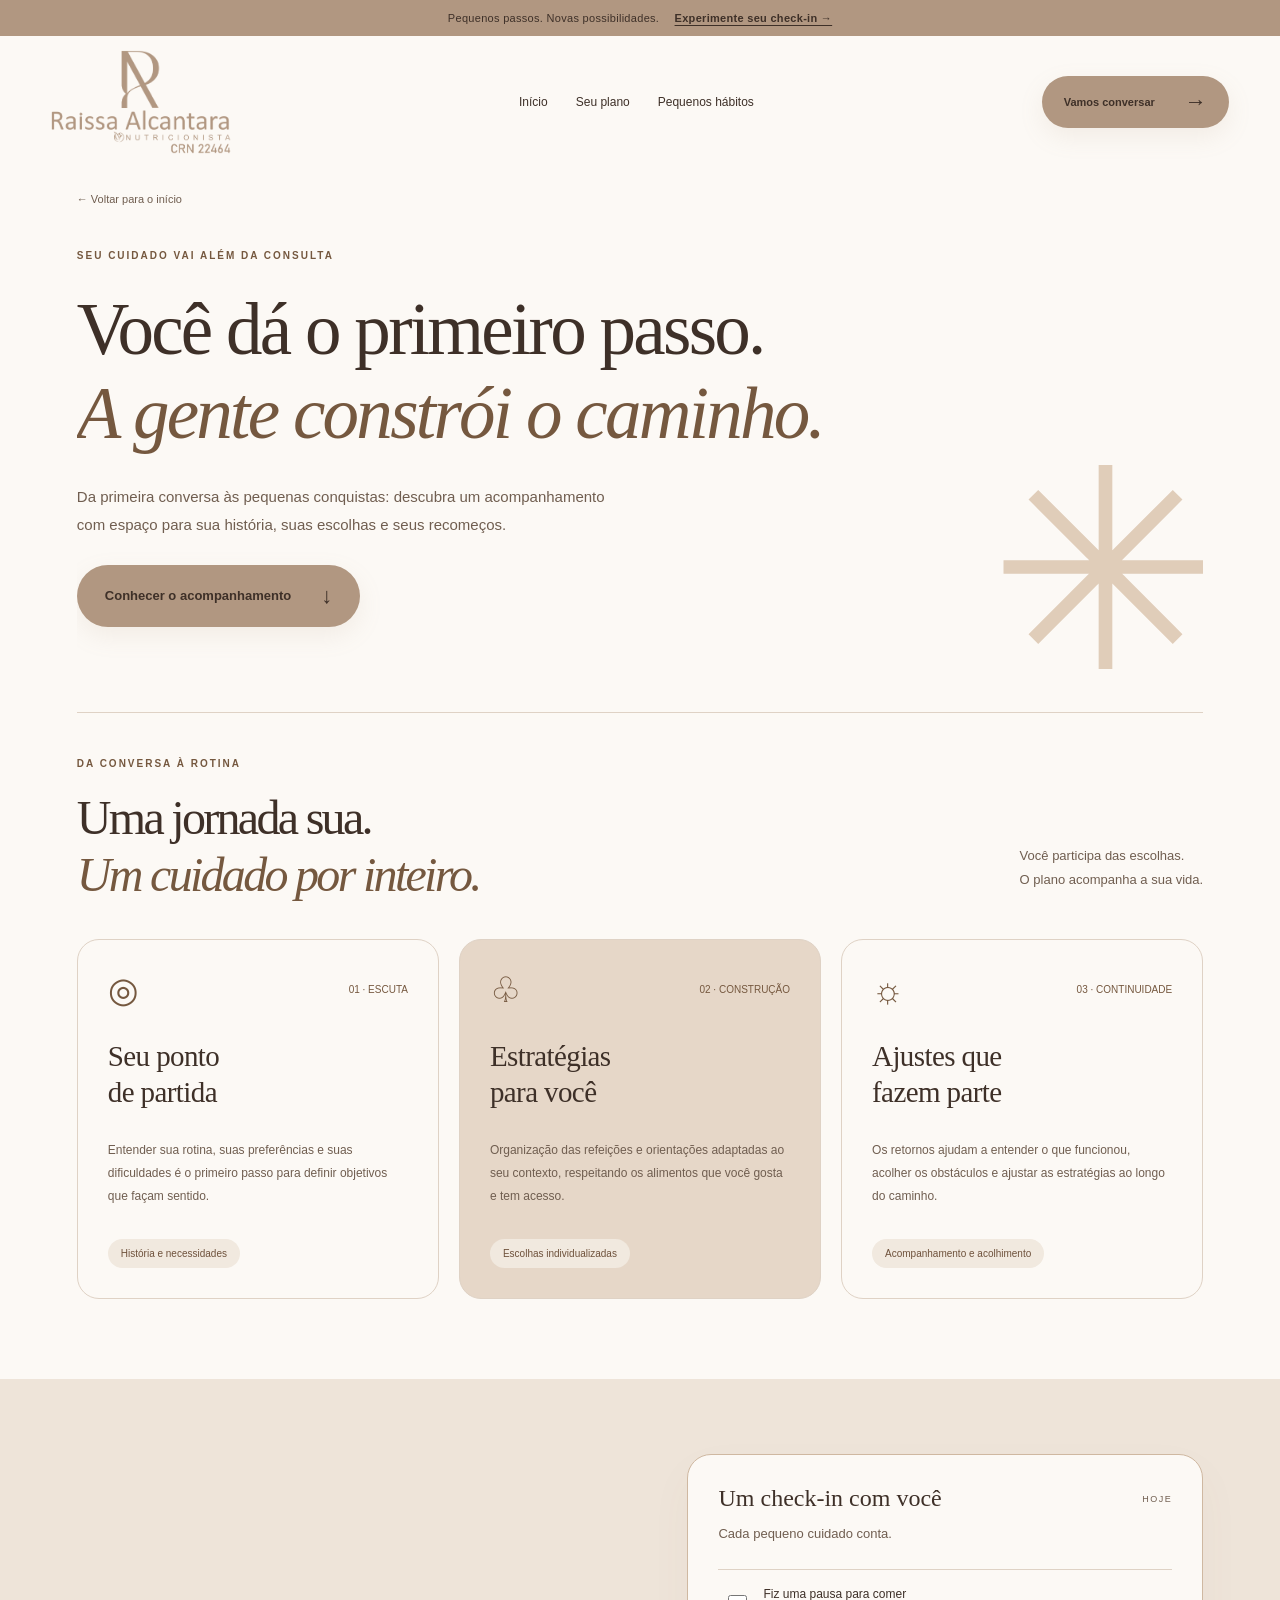
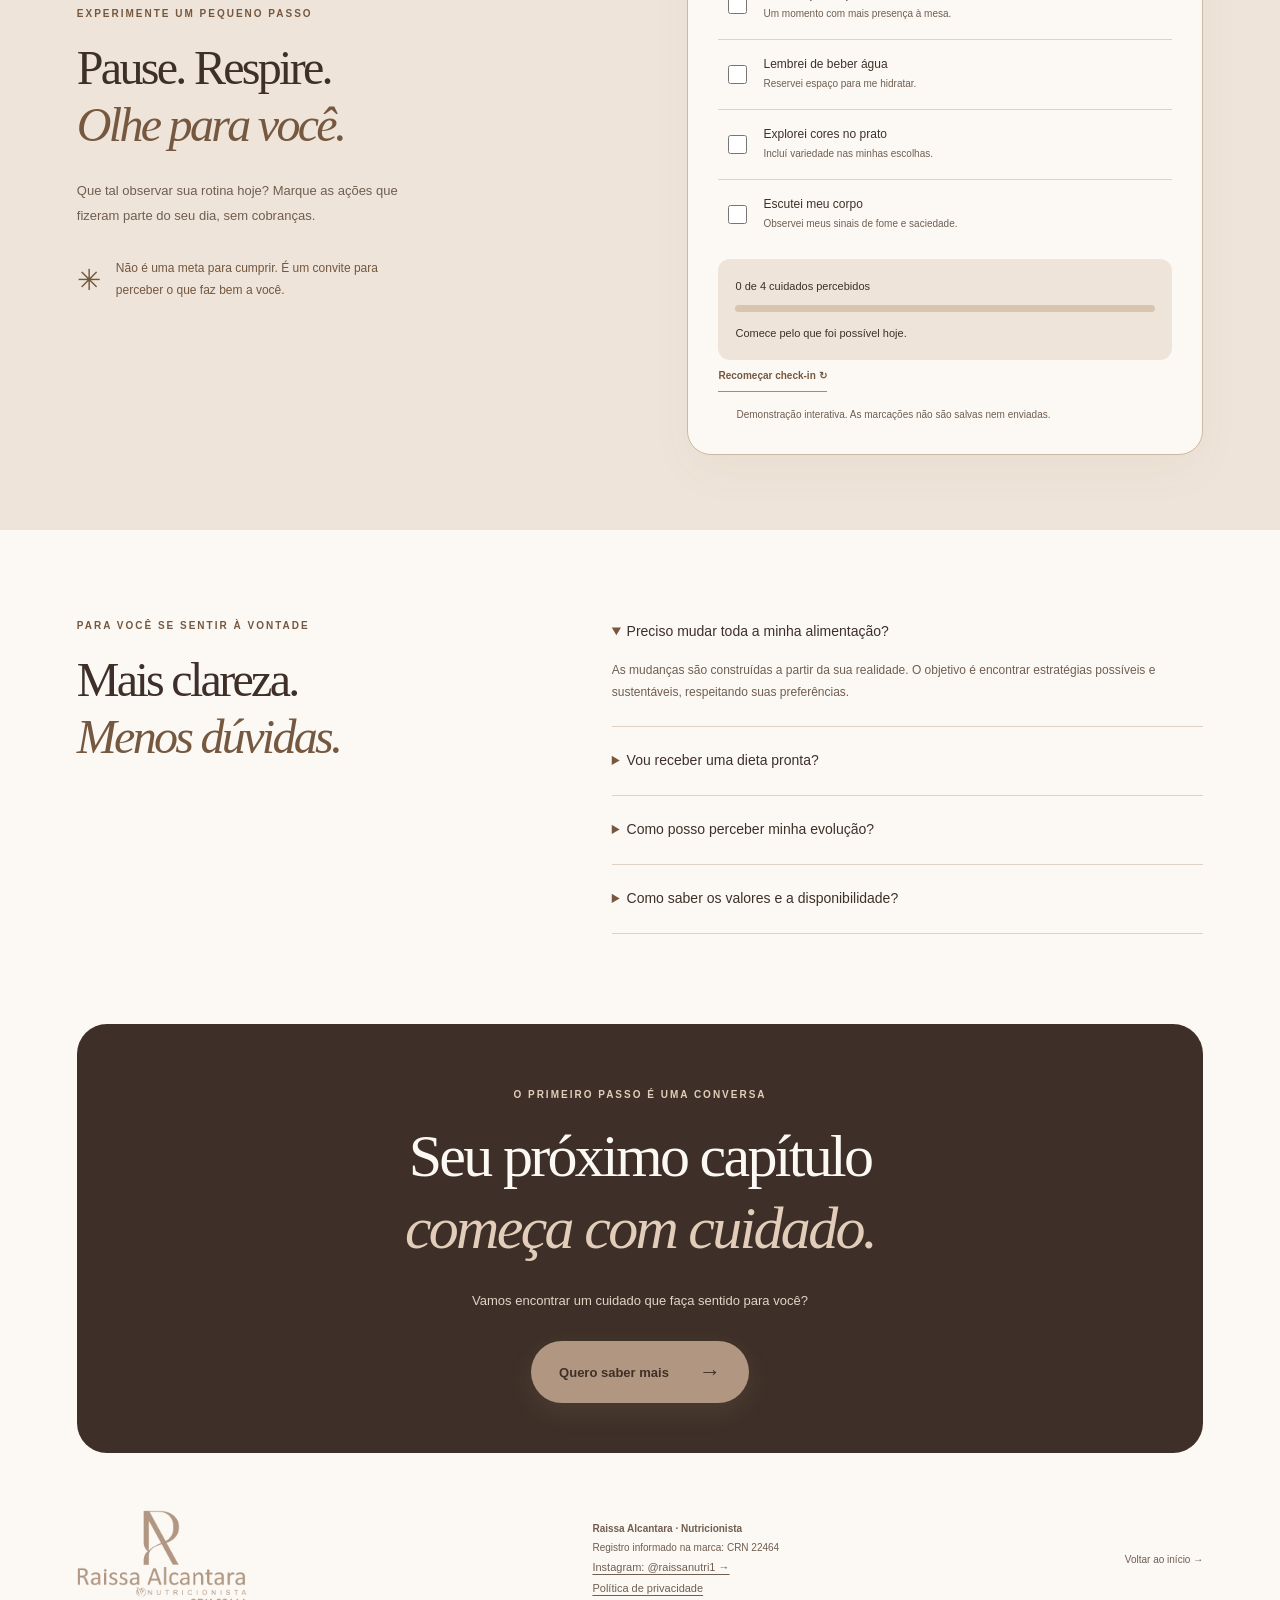
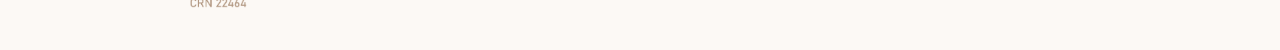
==== commit 26bfdb2f: "Corrige contato e adiciona privacidade e segurança para preparação de anúncios" ====
--- a/acompanhamento.html
+++ b/acompanhamento.html
@@ -8,7 +8,7 @@
 <section class="companion-hero wrap"><a class="back-link" href="index.html">← Voltar para o início</a><div class="eyebrow">SEU CUIDADO VAI ALÉM DA CONSULTA</div><h1>Você dá o primeiro passo.<br><em>A gente constrói o caminho.</em></h1><p>Da primeira conversa às pequenas conquistas: descubra um acompanhamento com espaço para sua história, suas escolhas e seus recomeços.</p><a class="button" href="#seu-plano">Conhecer o acompanhamento <span>↓</span></a><span class="hero-decoration" aria-hidden="true">✳&#xfe0e;</span></section>
 <section class="plan-section wrap" id="seu-plano"><div class="section-heading"><div><div class="eyebrow">DA CONVERSA À ROTINA</div><h2>Uma jornada sua.<br><em>Um cuidado por inteiro.</em></h2></div><p>Você participa das escolhas.<br>O plano acompanha a sua vida.</p></div><div class="cards"><article class="card"><div class="card-top"><span class="service-icon">◎</span><span>01 · ESCUTA</span></div><h3>Seu ponto<br>de partida</h3><p>Entender sua rotina, suas preferências e suas dificuldades é o primeiro passo para definir objetivos que façam sentido.</p><span class="card-tag">História e necessidades</span></article><article class="card"><div class="card-top"><span class="service-icon">♧</span><span>02 · CONSTRUÇÃO</span></div><h3>Estratégias<br>para você</h3><p>Organização das refeições e orientações adaptadas ao seu contexto, respeitando os alimentos que você gosta e tem acesso.</p><span class="card-tag">Escolhas individualizadas</span></article><article class="card"><div class="card-top"><span class="service-icon">☼</span><span>03 · CONTINUIDADE</span></div><h3>Ajustes que<br>fazem parte</h3><p>Os retornos ajudam a entender o que funcionou, acolher os obstáculos e ajustar as estratégias ao longo do caminho.</p><span class="card-tag">Acompanhamento e acolhimento</span></article></div></section>
 <section class="habit-section" id="habitos"><div class="wrap habit-grid"><div><div class="eyebrow">EXPERIMENTE UM PEQUENO PASSO</div><h2>Pause. Respire.<br><em>Olhe para você.</em></h2><p>Que tal observar sua rotina hoje? Marque as ações que fizeram parte do seu dia, sem cobranças.</p><div class="gentle-note">✳&#xfe0e; <span>Não é uma meta para cumprir. É um convite para perceber o que faz bem a você.</span></div></div><div class="habit-panel"><div class="panel-heading"><h3>Um check-in com você</h3><span>HOJE</span></div><p class="panel-description">Cada pequeno cuidado conta.</p><form id="habit-form"><label class="habit-option"><input type="checkbox" name="habit" value="pausa"><span><strong>Fiz uma pausa para comer</strong><small>Um momento com mais presença à mesa.</small></span></label><label class="habit-option"><input type="checkbox" name="habit" value="agua"><span><strong>Lembrei de beber água</strong><small>Reservei espaço para me hidratar.</small></span></label><label class="habit-option"><input type="checkbox" name="habit" value="variedade"><span><strong>Explorei cores no prato</strong><small>Incluí variedade nas minhas escolhas.</small></span></label><label class="habit-option"><input type="checkbox" name="habit" value="corpo"><span><strong>Escutei meu corpo</strong><small>Observei meus sinais de fome e saciedade.</small></span></label></form><div class="habit-feedback" aria-live="polite"><span id="habit-count">0 de 4 cuidados percebidos</span><progress id="habit-progress" value="0" max="4" aria-label="Cuidados percebidos hoje"></progress><p id="habit-message">Comece pelo que foi possível hoje.</p></div><button class="text-link" id="reset-habits" type="button">Recomeçar check-in ↻</button><p class="form-note">Demonstração interativa. As marcações não são salvas nem enviadas.</p></div></div></section>
-<section class="faq-section wrap"><div><div class="eyebrow">PARA VOCÊ SE SENTIR À VONTADE</div><h2>Mais clareza.<br><em>Menos dúvidas.</em></h2></div><div class="faq-list"><details open><summary>Preciso mudar toda a minha alimentação?</summary><p>As mudanças são construídas a partir da sua realidade. O objetivo é encontrar estratégias possíveis e sustentáveis, respeitando suas preferências.</p></details><details><summary>Vou receber uma dieta pronta?</summary><p>A proposta é individualizar o cuidado após conhecer sua história e suas necessidades. As orientações e o formato do plano são definidos durante o atendimento.</p></details><details><summary>Como posso perceber minha evolução?</summary><p>A evolução pode aparecer na organização da rotina, na relação com a comida e na percepção de bem-estar. Os indicadores relevantes são combinados com a profissional.</p></details><details><summary>Como saber os valores e a disponibilidade?</summary><p>Prepare sua mensagem na seção de contato da página inicial. O canal de agendamento ainda será informado antes da publicação do site.</p><a class="text-link" href="index.html#contato">Ir para contato →</a></details></div></section>
+<section class="faq-section wrap"><div><div class="eyebrow">PARA VOCÊ SE SENTIR À VONTADE</div><h2>Mais clareza.<br><em>Menos dúvidas.</em></h2></div><div class="faq-list"><details open><summary>Preciso mudar toda a minha alimentação?</summary><p>As mudanças são construídas a partir da sua realidade. O objetivo é encontrar estratégias possíveis e sustentáveis, respeitando suas preferências.</p></details><details><summary>Vou receber uma dieta pronta?</summary><p>A proposta é individualizar o cuidado após conhecer sua história e suas necessidades. As orientações e o formato do plano são definidos durante o atendimento.</p></details><details><summary>Como posso perceber minha evolução?</summary><p>A evolução pode aparecer na organização da rotina, na relação com a comida e na percepção de bem-estar. Os indicadores relevantes são combinados com a profissional.</p></details><details><summary>Como saber os valores e a disponibilidade?</summary><p>Entre em contato pelo Instagram @raissanutri1 para consultar valores, disponibilidade e modalidades de atendimento. O contato inicial não confirma uma consulta.</p><a class="text-link" href="index.html#contato">Ir para contato →</a></details></div></section>
 <section class="contact wrap companion-contact"><div class="eyebrow">O PRIMEIRO PASSO É UMA CONVERSA</div><h2>Seu próximo capítulo<br><em>começa com cuidado.</em></h2><p>Vamos encontrar um cuidado que faça sentido para você?</p><a class="button" href="index.html#contato">Quero saber mais <span>→</span></a></section>
-</main><footer class="wrap"><a class="brand" href="index.html" aria-label="Raissa Alcantara, nutricionista — início"><img class="brand-logo" src="assets/raissa-alcantara-logo.png" alt="Raissa Alcantara — Nutricionista — CRN 22464" width="1801" height="1032"></a><p>Nutrição com gentileza. Vida com equilíbrio.</p><a href="index.html">Voltar ao início →</a></footer><script src="acompanhamento.js"></script>
+</main><footer class="wrap"><a class="brand" href="index.html" aria-label="Raissa Alcantara, nutricionista — início"><img class="brand-logo" src="assets/raissa-alcantara-logo.png" alt="Raissa Alcantara — Nutricionista — CRN 22464" width="1801" height="1032"></a><div class="professional-details"><p><strong>Raissa Alcantara · Nutricionista</strong></p><p>Registro informado na marca: CRN 22464</p><a href="https://www.instagram.com/raissanutri1/" target="_blank" rel="noopener noreferrer">Instagram: @raissanutri1 →</a><br><a href="privacidade.html">Política de privacidade</a></div><a href="index.html">Voltar ao início →</a></footer><script src="acompanhamento.js"></script>
 </body></html>
--- a/style.css
+++ b/style.css
@@ -1,4 +1,3 @@
-@import url('https://fonts.googleapis.com/css2?family=DM+Sans:wght@400;500;600;700&family=Playfair+Display:ital,wght@0,400;0,500;0,600;1,400;1,500&display=swap');
 :root{--ink:#3e3028;--accent:#b19781;--accent-ink:#75583f;--cream:#fcf9f5;--muted:#705e50;--line:#dfd2c5;--pink:#eee4d9}*{box-sizing:border-box}html{scroll-behavior:smooth;scroll-padding-top:100px}body{margin:0;background:var(--cream);color:var(--ink);font:15px 'DM Sans',sans-serif}a{color:inherit;text-decoration:none}button,input,select{font:inherit}button,a,input,select,summary{-webkit-tap-highlight-color:transparent}.wrap{width:min(1200px,88%);margin:auto}.announcement{text-align:center;background:var(--accent);color:white;padding:12px 5%;font-size:11px;letter-spacing:.3px}.announcement a{font-weight:700;margin-left:12px;text-decoration:underline;text-underline-offset:3px}.header{width:min(1320px,92%);height:100px;margin:auto;display:flex;align-items:center;justify-content:space-between;gap:20px}.brand{font-size:36px;font-weight:700;letter-spacing:-2px;display:flex;gap:7px;align-items:center}.brand-icon{font-size:45px;color:var(--accent-ink)}.brand-dot{margin-left:-7px}.header nav{display:flex;gap:28px;font-size:12px;font-weight:500}.header nav a:hover{color:var(--accent-ink)}.button{display:inline-flex;justify-content:space-between;align-items:center;gap:30px;padding:20px 28px;background:var(--accent);color:white;border:0;border-radius:50px;cursor:pointer;font-size:13px;font-weight:700;box-shadow:0 9px 24px #b1978120;transition:transform .2s,background .2s}.button:hover{background:#c8b3a0;transform:translateY(-3px)}.button span{font-size:22px;line-height:1}.button.small{font-size:11px;padding:15px 22px}.eyebrow{font-size:10px;letter-spacing:2px;font-weight:700;display:flex;gap:10px;align-items:center;color:var(--accent-ink)}.eyebrow>span{width:7px;height:7px;border-radius:50%;background:currentColor}h1,h2,h3,p{margin-top:0}h1,h2{font-family:'Playfair Display',Georgia,serif;font-weight:500;letter-spacing:-2.7px}h1{font-size:clamp(58px,6vw,85px);line-height:1.08;margin:27px 0}em{color:var(--accent-ink);font-weight:400}h2{font-size:48px;line-height:1.2;margin:20px 0 25px}.hero{display:grid;grid-template-columns:1.1fr 1fr;gap:35px;align-items:center;padding:35px 0 80px}.hero-copy>p{font-size:15px;color:var(--muted);line-height:1.9;max-width:410px;margin-bottom:28px}.hero-secondary{display:block;font-size:11px;font-weight:500;margin-top:22px}.hero-secondary span{margin-left:15px}.hero-note{display:flex;align-items:center;gap:9px;font-size:10px;color:var(--muted);margin-top:25px}.tiny-flower{font-size:26px;color:var(--accent-ink)}.hero-visual{position:relative;height:610px;padding:18px 10px 0 15px}.hero-visual:before{content:'';position:absolute;inset:0 0 20px 25px;background:#d9c4b1;transform:rotate(5deg);border-radius:180px 180px 28px 28px}.hero-visual img{width:100%;height:100%;object-fit:cover;border-radius:180px 180px 24px 24px;position:relative}.image-label{position:absolute;bottom:30px;left:-20px;background:#fcf9f5;padding:21px 26px;border-radius:18px;box-shadow:0 15px 35px #3e30281a;display:flex;gap:15px;align-items:center;font-family:'Playfair Display',serif;font-size:20px;transform:rotate(-4deg)}.image-label>span{font-size:42px;color:var(--accent-ink)}.image-label strong{font-weight:500}.visual-sticker{position:absolute;right:-18px;top:40px;background:#eee1c4;color:#54422d;border-radius:50%;width:125px;height:125px;display:flex;justify-content:center;align-items:center;flex-direction:column;font-size:13px;transform:rotate(13deg);box-shadow:0 6px 20px #3e302810}.visual-sticker strong{font-size:18px}.visual-sticker span{font-size:23px;margin-top:5px}.values-strip{display:flex;align-items:center;justify-content:center;gap:37px;background:var(--ink);color:#f8efe5;padding:24px 5%;font-size:12px}.values-strip i{font-size:26px;font-style:normal;color:#d4bda7}.about{padding:110px 0;display:grid;grid-template-columns:1fr 1.05fr;gap:85px;align-items:center}.about-art{height:440px;background:var(--pink);border-radius:26px;display:flex;align-items:center;justify-content:center;position:relative;overflow:hidden}.about-art:before,.about-art:after{content:'';position:absolute;width:250px;height:250px;border:1px solid #c3a98f;border-radius:50%;left:-130px;top:-90px}.about-art:after{width:330px;height:330px;left:auto;top:auto;right:-160px;bottom:-150px}.art-circle{font-family:'Playfair Display',serif;font-size:44px;font-style:italic;text-align:center;line-height:1.25;position:relative}.art-circle span{display:block;font-style:normal;font-size:65px;color:var(--accent-ink);margin-top:15px}.art-caption{position:absolute;bottom:26px;font-size:8px;letter-spacing:2px}.about-copy p{font-size:13px;line-height:1.9;color:var(--muted)}.text-link{display:inline-flex;gap:30px;align-items:center;font-size:12px;font-weight:700;padding:10px 0;border:0;border-bottom:1px solid #a48a73;background:transparent;color:var(--accent-ink);cursor:pointer}.care{padding:80px 0 90px;background:#f1e9df}.section-heading{display:flex;align-items:end;justify-content:space-between;gap:25px;margin-bottom:35px}.section-heading h2{margin-bottom:0}.section-heading>p{font-size:13px;line-height:1.8;color:var(--muted)}.cards{display:grid;grid-template-columns:repeat(3,1fr);gap:20px}.card{padding:30px;background:var(--cream);border:1px solid var(--line);border-radius:22px;transition:transform .2s,box-shadow .2s}.card:hover{transform:translateY(-5px);box-shadow:0 15px 30px #755c440d}.card:nth-child(2){background:#e6d7c8}.card-top{display:flex;justify-content:space-between;align-items:center;color:var(--accent-ink);font-size:10px;margin-bottom:28px}.service-icon{font-size:35px}.card h3{font-family:'Playfair Display',serif;font-weight:500;font-size:29px;line-height:1.25;letter-spacing:-.6px}.card p{font-size:12px;color:var(--muted);line-height:1.9;min-height:75px}.card a{display:flex;justify-content:space-between;align-items:center;font-size:11px;font-weight:700;border-top:1px solid #cbb59f;padding-top:18px;margin-top:24px}.card a span{font-size:20px}.journey{display:grid;grid-template-columns:1fr 1fr;gap:70px;padding:100px 0}.journey-intro p{font-size:13px;line-height:1.8;color:var(--muted)}.steps{list-style:none;margin:0;padding:0}.steps li{display:flex;gap:22px;padding:24px 0;border-bottom:1px solid var(--line)}.steps li>span{font-family:'Playfair Display',serif;font-size:29px;color:var(--accent-ink)}.steps h3{font-size:15px;margin:5px 0 9px}.steps p{font-size:12px;line-height:1.9;color:var(--muted);margin:0}.quote-banner{text-align:center;background:#e8d8c7;border-radius:28px;padding:45px 25px;margin-bottom:85px}.quote-banner>span{font-size:45px;color:var(--accent-ink)}.quote-banner p{font-family:'Playfair Display',serif;font-size:38px;line-height:1.4;margin:15px 0 20px;letter-spacing:-1px}.quote-banner a{font-size:11px;font-weight:700}.contact{background:var(--ink);color:#fcf9f5;border-radius:30px;padding:65px 25px 50px;position:relative;overflow:hidden;text-align:center}.contact .eyebrow{justify-content:center;color:#e1cdb9}.contact h2{font-size:60px;position:relative}.contact h2 em{color:#e1cdb9}.contact>p{font-size:13px;line-height:1.9;color:#e2d4c5;position:relative}.contact-flower{position:absolute;right:5%;top:30px;font-size:180px;color:#604a3a;transform:rotate(15deg)}form{max-width:390px;margin:28px auto 0;text-align:left;position:relative}label{font-size:11px;display:block;margin:17px 0 8px}input,select{width:100%;padding:15px;border:1px solid #cbb59f;border-radius:10px;background:#fcf9f5;color:var(--ink);font-size:12px}form .button{width:100%;margin-top:23px}.contact .button{background:#b19781;color:#3e3028}.contact .button:hover{background:#ddc8b4}.form-note{font-size:10px!important;line-height:1.7;text-align:center;color:var(--muted);margin:13px 0 0}.contact .form-note{color:#e2d4c5}.message-result{max-width:430px;margin:25px auto 0;border:1px solid #a48a73;padding:23px;border-radius:15px;position:relative}.message-result h3{font-size:17px}.message-result>p{font-size:13px;line-height:1.8}.contact .text-link{color:#ddc8b4}footer{padding:42px 0;display:flex;align-items:center;justify-content:space-between;gap:20px}footer .brand{font-size:28px}footer .brand-icon{font-size:33px}footer p,footer>a:last-child{font-size:10px;color:var(--muted);margin:0}a:focus-visible,button:focus-visible,input:focus-visible,select:focus-visible,summary:focus-visible{outline:3px solid #c26900;outline-offset:5px}@media(max-width:1000px){.header nav{gap:17px;font-size:11px}.hero{gap:20px}h1{font-size:65px}.hero-visual{height:550px}.values-strip{gap:20px;font-size:10px}.about{gap:45px}h2{font-size:40px}.card{padding:24px}.card h3{font-size:26px}.journey{gap:40px}.visual-sticker{right:-10px;width:110px;height:110px}}@media(max-width:700px){.announcement{font-size:9px;line-height:1.8}.announcement a{display:block;margin:0}.header{height:86px;width:88%;gap:10px}.header nav{display:none}.brand{font-size:30px}.brand-icon{font-size:36px}.button.small{padding:12px 15px;font-size:10px;gap:12px}.hero{grid-template-columns:1fr;padding:24px 0 55px;gap:30px}h1{font-size:clamp(46px,11vw,66px);letter-spacing:-2px}.eyebrow{font-size:8px;letter-spacing:1.4px}.hero-copy>p{font-size:13px}.hero-visual{height:460px;margin:0 10px 0 8px}.visual-sticker{right:-15px;top:28px}.image-label{left:-15px;bottom:28px;font-size:18px;padding:17px 21px}.values-strip{display:grid;grid-template-columns:1fr 1fr;gap:17px;text-align:center;padding:25px 5%;font-size:10px}.values-strip i{display:none}.about{grid-template-columns:1fr;gap:30px;padding:60px 0}.about-art{height:350px}.art-circle{font-size:38px}h2{font-size:38px;letter-spacing:-1.8px}.section-heading{display:block}.section-heading>p{margin-top:20px}.care{padding:55px 0}.cards{grid-template-columns:1fr;gap:17px}.card{padding:28px}.card h3{font-size:30px}.card p{min-height:0;font-size:13px}.card-top{margin-bottom:20px}.journey{grid-template-columns:1fr;padding:60px 0;gap:15px}.quote-banner{padding:35px 18px;margin-bottom:55px}.quote-banner p{font-size:29px}.contact{padding:45px 22px 35px}.contact h2{font-size:43px}.contact-flower{right:-50px;top:55px;font-size:150px;opacity:.5}.contact .eyebrow{font-size:8px}.contact>p{font-size:12px}footer{flex-wrap:wrap;padding:30px 0}footer p{order:3;width:100%}footer>a:last-child{max-width:50%;line-height:1.7}}@media(prefers-reduced-motion:reduce){html{scroll-behavior:auto}*,*:before,*:after{transition:none!important;animation:none!important}}
 
 /* Retrato e fundo compartilham a mesma moldura para uma base contínua. */
@@ -9,3 +8,6 @@
 
 /* Cor principal solicitada: #B19781, com texto escuro para contraste. */
 .announcement{background:var(--accent);color:var(--ink)}.button{color:var(--ink)}.button:hover{color:var(--ink)}.brand-icon{color:var(--accent-ink)}.contact .button{color:var(--ink)}.portrait-frame{background:linear-gradient(150deg,#f5ede3,#B19781)}
+
+/* Contato direto, identificação profissional e páginas informativas. */
+.professional-details{font-size:11px;line-height:1.9;color:var(--muted)}.professional-details p{margin:0}.professional-details a{text-decoration:underline;text-underline-offset:3px}.direct-contact{position:relative;max-width:480px;margin:25px auto}.direct-contact p{font-size:11px;line-height:1.8;color:#e2d4c5;margin:14px 0}.contact .form-note a,.contact .message-result a{text-decoration:underline;text-underline-offset:3px}.legal-page{max-width:850px;padding:30px 0 70px}.legal-page h1{font-size:clamp(38px,6vw,65px)}.legal-page h2{font-size:27px;letter-spacing:-.7px;margin-top:36px}.legal-page p,.legal-page li{font-size:14px;line-height:1.9;color:var(--muted)}.legal-page a{text-decoration:underline;text-underline-offset:3px}.legal-date{font-size:11px!important}.legal-page ul{padding-left:22px}.legal-page .back-link{display:inline-block;font-size:12px;margin-bottom:20px}@media(max-width:700px){footer .professional-details{order:3;width:100%}footer .professional-details p{width:auto}.legal-page{padding-top:20px}.legal-page h2{font-size:25px}}
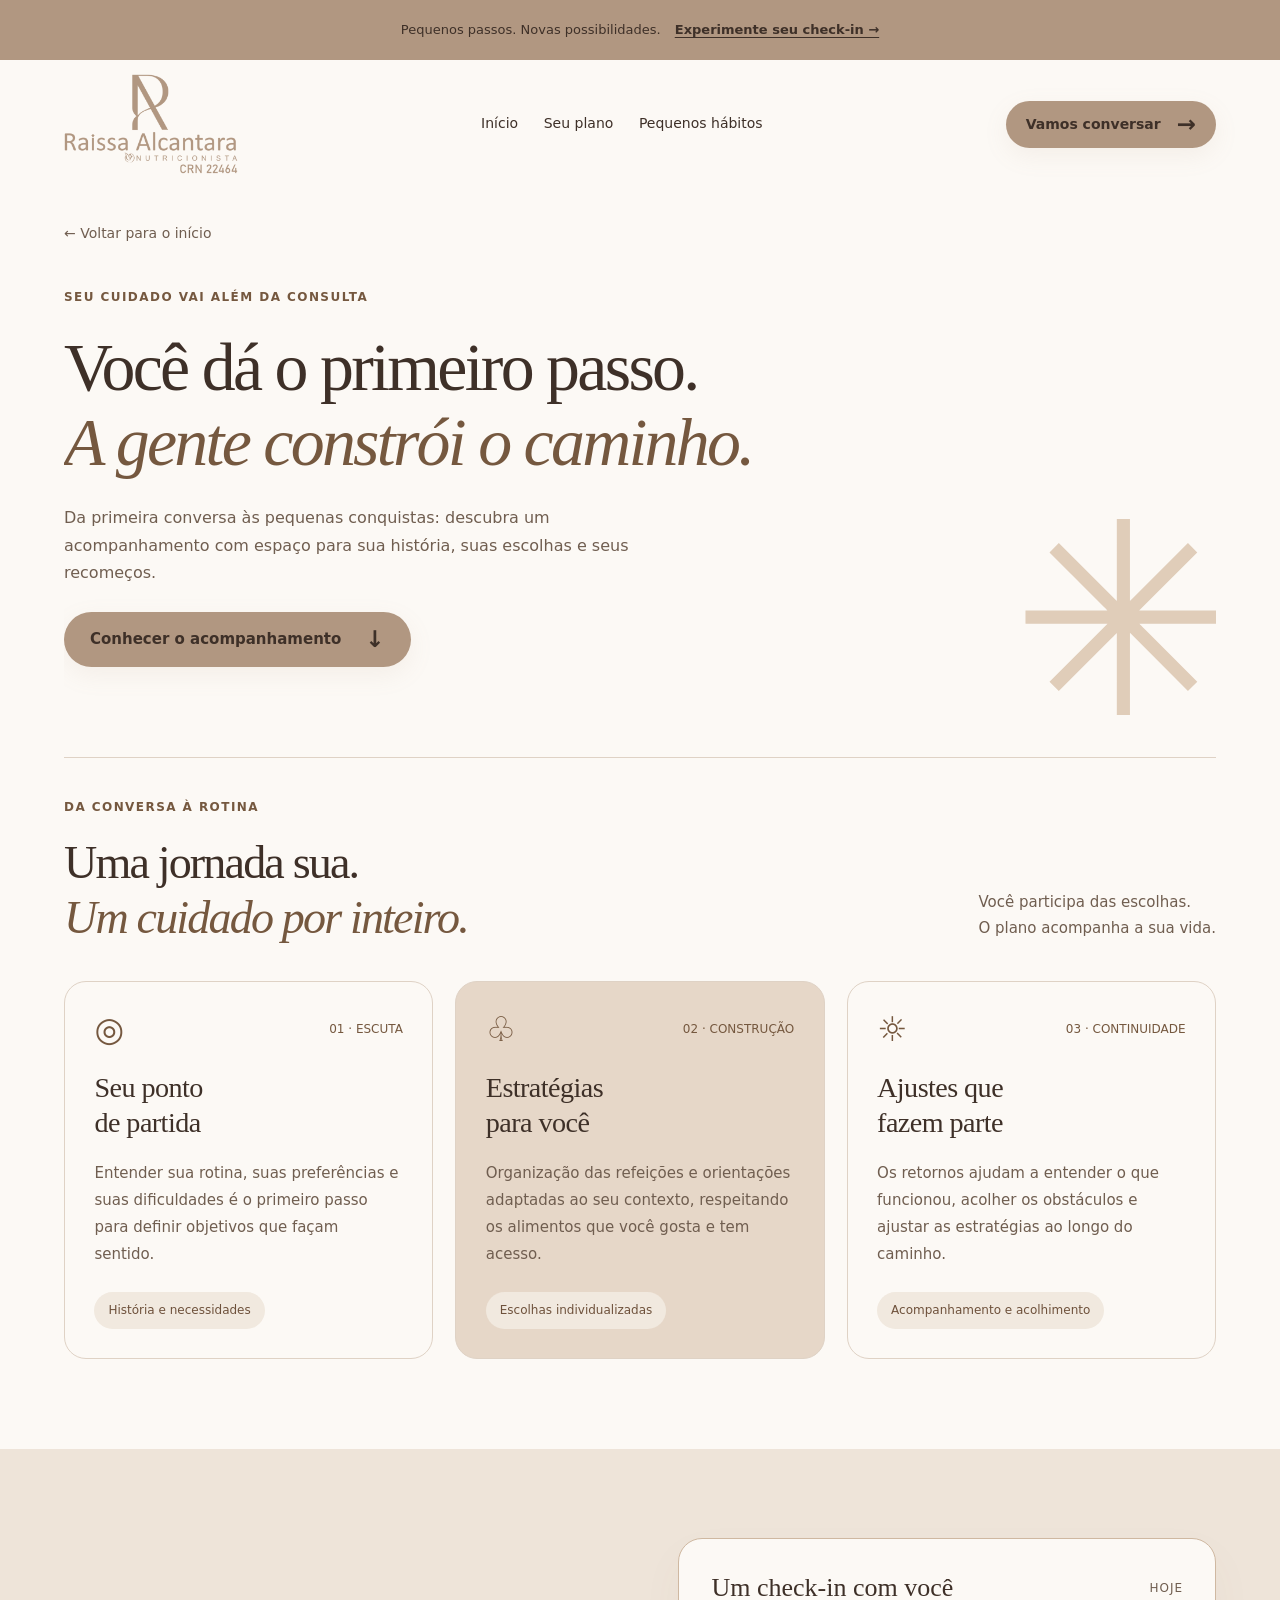
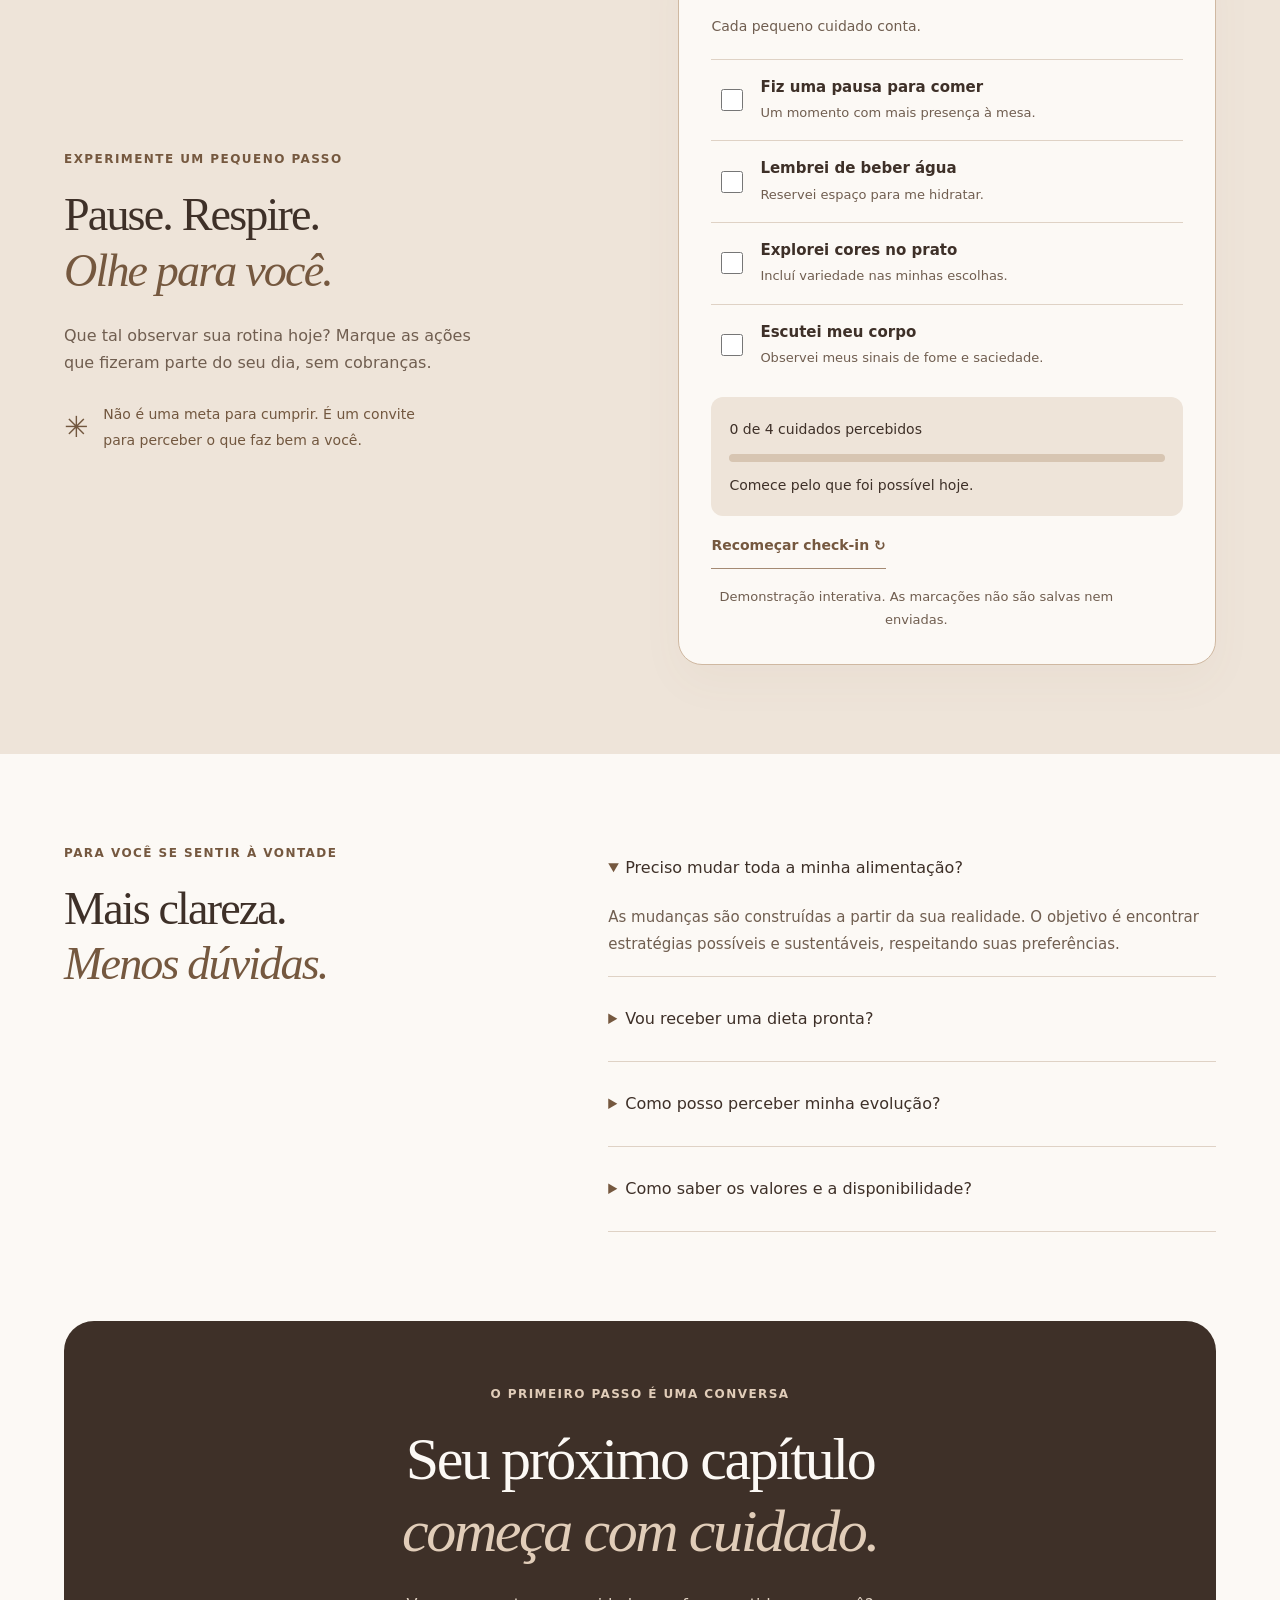
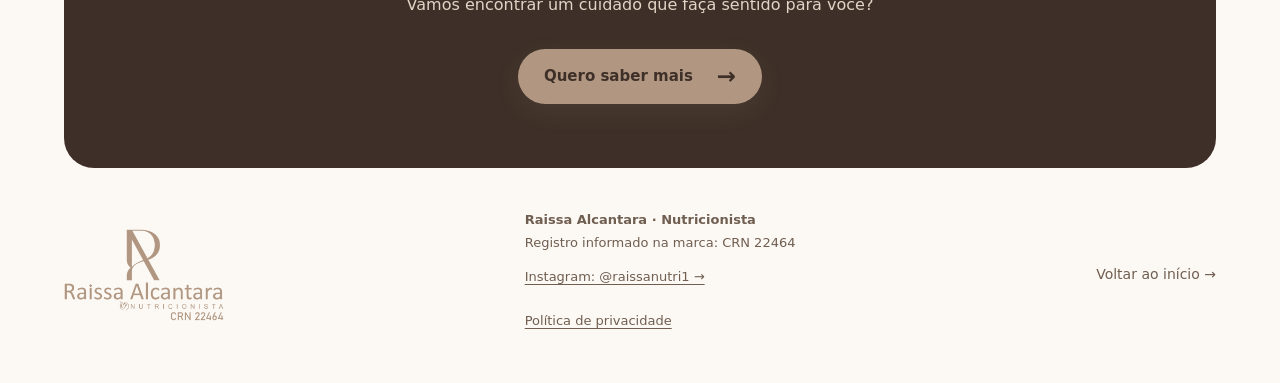
==== commit c1311679: "Otimiza versões mobile e desktop com menu acessível e imagens responsivas" ====
--- a/acompanhamento.html
+++ b/acompanhamento.html
@@ -1,14 +1,150 @@
 <!doctype html>
 <html lang="pt-BR">
-<head><meta charset="UTF-8"><meta name="theme-color" content="#B19781"><meta name="viewport" content="width=device-width, initial-scale=1"><meta name="description" content="Conheça o acompanhamento de Raissa Alcantara: escuta, estratégias para sua rotina e pequenos hábitos possíveis."><title>Acompanhamento — Raissa Alcantara</title><link rel="stylesheet" href="style.css"><link rel="stylesheet" href="acompanhamento.css"></head>
+<head>
+<meta charset="UTF-8">
+<meta name="theme-color" content="#B19781">
+<meta name="viewport" content="width=device-width, initial-scale=1">
+<meta name="description" content="Conheça o acompanhamento de Raissa Alcantara: escuta, estratégias para sua rotina e pequenos hábitos possíveis.">
+<title>Acompanhamento — Raissa Alcantara</title>
+<link rel="stylesheet" href="style.css">
+<link rel="stylesheet" href="acompanhamento.css"></head>
 <body>
+<a class="skip-link" href="#conteudo">Pular para o conteúdo</a>
 <div class="announcement">Pequenos passos. Novas possibilidades. <a href="#habitos">Experimente seu check-in →</a></div>
-<header class="header"><a class="brand" href="index.html" aria-label="Raissa Alcantara, nutricionista — início"><img class="brand-logo" src="assets/raissa-alcantara-logo.png" alt="Raissa Alcantara — Nutricionista — CRN 22464" width="1801" height="1032"></a><nav aria-label="Navegação principal"><a href="index.html">Início</a><a href="#seu-plano">Seu plano</a><a href="#habitos">Pequenos hábitos</a></nav><a class="button small" href="index.html#contato">Vamos conversar <span>→</span></a></header>
-<main>
-<section class="companion-hero wrap"><a class="back-link" href="index.html">← Voltar para o início</a><div class="eyebrow">SEU CUIDADO VAI ALÉM DA CONSULTA</div><h1>Você dá o primeiro passo.<br><em>A gente constrói o caminho.</em></h1><p>Da primeira conversa às pequenas conquistas: descubra um acompanhamento com espaço para sua história, suas escolhas e seus recomeços.</p><a class="button" href="#seu-plano">Conhecer o acompanhamento <span>↓</span></a><span class="hero-decoration" aria-hidden="true">✳&#xfe0e;</span></section>
-<section class="plan-section wrap" id="seu-plano"><div class="section-heading"><div><div class="eyebrow">DA CONVERSA À ROTINA</div><h2>Uma jornada sua.<br><em>Um cuidado por inteiro.</em></h2></div><p>Você participa das escolhas.<br>O plano acompanha a sua vida.</p></div><div class="cards"><article class="card"><div class="card-top"><span class="service-icon">◎</span><span>01 · ESCUTA</span></div><h3>Seu ponto<br>de partida</h3><p>Entender sua rotina, suas preferências e suas dificuldades é o primeiro passo para definir objetivos que façam sentido.</p><span class="card-tag">História e necessidades</span></article><article class="card"><div class="card-top"><span class="service-icon">♧</span><span>02 · CONSTRUÇÃO</span></div><h3>Estratégias<br>para você</h3><p>Organização das refeições e orientações adaptadas ao seu contexto, respeitando os alimentos que você gosta e tem acesso.</p><span class="card-tag">Escolhas individualizadas</span></article><article class="card"><div class="card-top"><span class="service-icon">☼</span><span>03 · CONTINUIDADE</span></div><h3>Ajustes que<br>fazem parte</h3><p>Os retornos ajudam a entender o que funcionou, acolher os obstáculos e ajustar as estratégias ao longo do caminho.</p><span class="card-tag">Acompanhamento e acolhimento</span></article></div></section>
-<section class="habit-section" id="habitos"><div class="wrap habit-grid"><div><div class="eyebrow">EXPERIMENTE UM PEQUENO PASSO</div><h2>Pause. Respire.<br><em>Olhe para você.</em></h2><p>Que tal observar sua rotina hoje? Marque as ações que fizeram parte do seu dia, sem cobranças.</p><div class="gentle-note">✳&#xfe0e; <span>Não é uma meta para cumprir. É um convite para perceber o que faz bem a você.</span></div></div><div class="habit-panel"><div class="panel-heading"><h3>Um check-in com você</h3><span>HOJE</span></div><p class="panel-description">Cada pequeno cuidado conta.</p><form id="habit-form"><label class="habit-option"><input type="checkbox" name="habit" value="pausa"><span><strong>Fiz uma pausa para comer</strong><small>Um momento com mais presença à mesa.</small></span></label><label class="habit-option"><input type="checkbox" name="habit" value="agua"><span><strong>Lembrei de beber água</strong><small>Reservei espaço para me hidratar.</small></span></label><label class="habit-option"><input type="checkbox" name="habit" value="variedade"><span><strong>Explorei cores no prato</strong><small>Incluí variedade nas minhas escolhas.</small></span></label><label class="habit-option"><input type="checkbox" name="habit" value="corpo"><span><strong>Escutei meu corpo</strong><small>Observei meus sinais de fome e saciedade.</small></span></label></form><div class="habit-feedback" aria-live="polite"><span id="habit-count">0 de 4 cuidados percebidos</span><progress id="habit-progress" value="0" max="4" aria-label="Cuidados percebidos hoje"></progress><p id="habit-message">Comece pelo que foi possível hoje.</p></div><button class="text-link" id="reset-habits" type="button">Recomeçar check-in ↻</button><p class="form-note">Demonstração interativa. As marcações não são salvas nem enviadas.</p></div></div></section>
-<section class="faq-section wrap"><div><div class="eyebrow">PARA VOCÊ SE SENTIR À VONTADE</div><h2>Mais clareza.<br><em>Menos dúvidas.</em></h2></div><div class="faq-list"><details open><summary>Preciso mudar toda a minha alimentação?</summary><p>As mudanças são construídas a partir da sua realidade. O objetivo é encontrar estratégias possíveis e sustentáveis, respeitando suas preferências.</p></details><details><summary>Vou receber uma dieta pronta?</summary><p>A proposta é individualizar o cuidado após conhecer sua história e suas necessidades. As orientações e o formato do plano são definidos durante o atendimento.</p></details><details><summary>Como posso perceber minha evolução?</summary><p>A evolução pode aparecer na organização da rotina, na relação com a comida e na percepção de bem-estar. Os indicadores relevantes são combinados com a profissional.</p></details><details><summary>Como saber os valores e a disponibilidade?</summary><p>Entre em contato pelo Instagram @raissanutri1 para consultar valores, disponibilidade e modalidades de atendimento. O contato inicial não confirma uma consulta.</p><a class="text-link" href="index.html#contato">Ir para contato →</a></details></div></section>
-<section class="contact wrap companion-contact"><div class="eyebrow">O PRIMEIRO PASSO É UMA CONVERSA</div><h2>Seu próximo capítulo<br><em>começa com cuidado.</em></h2><p>Vamos encontrar um cuidado que faça sentido para você?</p><a class="button" href="index.html#contato">Quero saber mais <span>→</span></a></section>
-</main><footer class="wrap"><a class="brand" href="index.html" aria-label="Raissa Alcantara, nutricionista — início"><img class="brand-logo" src="assets/raissa-alcantara-logo.png" alt="Raissa Alcantara — Nutricionista — CRN 22464" width="1801" height="1032"></a><div class="professional-details"><p><strong>Raissa Alcantara · Nutricionista</strong></p><p>Registro informado na marca: CRN 22464</p><a href="https://www.instagram.com/raissanutri1/" target="_blank" rel="noopener noreferrer">Instagram: @raissanutri1 →</a><br><a href="privacidade.html">Política de privacidade</a></div><a href="index.html">Voltar ao início →</a></footer><script src="acompanhamento.js"></script>
-</body></html>
+<header class="header">
+<a class="brand" href="index.html" aria-label="Raissa Alcantara, nutricionista — início">
+<picture>
+<source type="image/webp" srcset="assets/raissa-alcantara-logo.webp">
+<img class="brand-logo" src="assets/raissa-alcantara-logo.png" alt="Raissa Alcantara — Nutricionista — CRN 22464" width="1801" height="1032" decoding="async"></picture></a>
+<nav class="desktop-nav" aria-label="Navegação principal">
+<a href="index.html">Início</a>
+<a href="#seu-plano">Seu plano</a>
+<a href="#habitos">Pequenos hábitos</a></nav>
+<a class="button small" href="index.html#contato">Vamos conversar <span>→</span></a>
+<details class="mobile-menu">
+<summary>Menu</summary>
+<nav aria-label="Navegação mobile">
+<a href="index.html">Início</a>
+<a href="#seu-plano">Seu plano</a>
+<a href="#habitos">Pequenos hábitos</a>
+<a href="index.html#contato">Contato</a>
+<a href="privacidade.html">Privacidade</a></nav></details></header>
+<main id="conteudo">
+<section class="companion-hero wrap">
+<a class="back-link" href="index.html">← Voltar para o início</a>
+<div class="eyebrow">SEU CUIDADO VAI ALÉM DA CONSULTA</div>
+<h1>Você dá o primeiro passo.<br>
+<em>A gente constrói o caminho.</em></h1>
+<p>Da primeira conversa às pequenas conquistas: descubra um acompanhamento com espaço para sua história, suas escolhas e seus recomeços.</p>
+<a class="button" href="#seu-plano">Conhecer o acompanhamento <span>↓</span></a>
+<span class="hero-decoration" aria-hidden="true">✳&#xfe0e;</span></section>
+<section class="plan-section wrap" id="seu-plano">
+<div class="section-heading">
+<div>
+<div class="eyebrow">DA CONVERSA À ROTINA</div>
+<h2>Uma jornada sua.<br>
+<em>Um cuidado por inteiro.</em></h2></div>
+<p>Você participa das escolhas.<br>O plano acompanha a sua vida.</p></div>
+<div class="cards">
+<article class="card">
+<div class="card-top">
+<span class="service-icon">◎</span>
+<span>01 · ESCUTA</span></div>
+<h3>Seu ponto<br>de partida</h3>
+<p>Entender sua rotina, suas preferências e suas dificuldades é o primeiro passo para definir objetivos que façam sentido.</p>
+<span class="card-tag">História e necessidades</span></article>
+<article class="card">
+<div class="card-top">
+<span class="service-icon">♧</span>
+<span>02 · CONSTRUÇÃO</span></div>
+<h3>Estratégias<br>para você</h3>
+<p>Organização das refeições e orientações adaptadas ao seu contexto, respeitando os alimentos que você gosta e tem acesso.</p>
+<span class="card-tag">Escolhas individualizadas</span></article>
+<article class="card">
+<div class="card-top">
+<span class="service-icon">☼</span>
+<span>03 · CONTINUIDADE</span></div>
+<h3>Ajustes que<br>fazem parte</h3>
+<p>Os retornos ajudam a entender o que funcionou, acolher os obstáculos e ajustar as estratégias ao longo do caminho.</p>
+<span class="card-tag">Acompanhamento e acolhimento</span></article></div></section>
+<section class="habit-section" id="habitos">
+<div class="wrap habit-grid">
+<div>
+<div class="eyebrow">EXPERIMENTE UM PEQUENO PASSO</div>
+<h2>Pause. Respire.<br>
+<em>Olhe para você.</em></h2>
+<p>Que tal observar sua rotina hoje? Marque as ações que fizeram parte do seu dia, sem cobranças.</p>
+<div class="gentle-note">✳&#xfe0e; <span>Não é uma meta para cumprir. É um convite para perceber o que faz bem a você.</span></div></div>
+<div class="habit-panel">
+<div class="panel-heading">
+<h3>Um check-in com você</h3>
+<span>HOJE</span></div>
+<p class="panel-description">Cada pequeno cuidado conta.</p>
+<form id="habit-form">
+<label class="habit-option">
+<input type="checkbox" name="habit" value="pausa">
+<span>
+<strong>Fiz uma pausa para comer</strong>
+<small>Um momento com mais presença à mesa.</small></span></label>
+<label class="habit-option">
+<input type="checkbox" name="habit" value="agua">
+<span>
+<strong>Lembrei de beber água</strong>
+<small>Reservei espaço para me hidratar.</small></span></label>
+<label class="habit-option">
+<input type="checkbox" name="habit" value="variedade">
+<span>
+<strong>Explorei cores no prato</strong>
+<small>Incluí variedade nas minhas escolhas.</small></span></label>
+<label class="habit-option">
+<input type="checkbox" name="habit" value="corpo">
+<span>
+<strong>Escutei meu corpo</strong>
+<small>Observei meus sinais de fome e saciedade.</small></span></label></form>
+<div class="habit-feedback" aria-live="polite">
+<span id="habit-count">0 de 4 cuidados percebidos</span>
+<progress id="habit-progress" value="0" max="4" aria-label="Cuidados percebidos hoje"></progress>
+<p id="habit-message">Comece pelo que foi possível hoje.</p></div>
+<button class="text-link" id="reset-habits" type="button">Recomeçar check-in ↻</button>
+<p class="form-note">Demonstração interativa. As marcações não são salvas nem enviadas.</p></div></div></section>
+<section class="faq-section wrap">
+<div>
+<div class="eyebrow">PARA VOCÊ SE SENTIR À VONTADE</div>
+<h2>Mais clareza.<br>
+<em>Menos dúvidas.</em></h2></div>
+<div class="faq-list">
+<details open>
+<summary>Preciso mudar toda a minha alimentação?</summary>
+<p>As mudanças são construídas a partir da sua realidade. O objetivo é encontrar estratégias possíveis e sustentáveis, respeitando suas preferências.</p></details>
+<details>
+<summary>Vou receber uma dieta pronta?</summary>
+<p>A proposta é individualizar o cuidado após conhecer sua história e suas necessidades. As orientações e o formato do plano são definidos durante o atendimento.</p></details>
+<details>
+<summary>Como posso perceber minha evolução?</summary>
+<p>A evolução pode aparecer na organização da rotina, na relação com a comida e na percepção de bem-estar. Os indicadores relevantes são combinados com a profissional.</p></details>
+<details>
+<summary>Como saber os valores e a disponibilidade?</summary>
+<p>Entre em contato pelo Instagram @raissanutri1 para consultar valores, disponibilidade e modalidades de atendimento. O contato inicial não confirma uma consulta.</p>
+<a class="text-link" href="index.html#contato">Ir para contato →</a></details></div></section>
+<section class="contact wrap companion-contact">
+<div class="eyebrow">O PRIMEIRO PASSO É UMA CONVERSA</div>
+<h2>Seu próximo capítulo<br>
+<em>começa com cuidado.</em></h2>
+<p>Vamos encontrar um cuidado que faça sentido para você?</p>
+<a class="button" href="index.html#contato">Quero saber mais <span>→</span></a></section>
+</main>
+<footer class="wrap">
+<a class="brand" href="index.html" aria-label="Raissa Alcantara, nutricionista — início">
+<picture>
+<source type="image/webp" srcset="assets/raissa-alcantara-logo.webp">
+<img class="brand-logo" src="assets/raissa-alcantara-logo.png" alt="Raissa Alcantara — Nutricionista — CRN 22464" width="1801" height="1032" decoding="async"></picture></a>
+<div class="professional-details">
+<p>
+<strong>Raissa Alcantara · Nutricionista</strong></p>
+<p>Registro informado na marca: CRN 22464</p>
+<a href="https://www.instagram.com/raissanutri1/" target="_blank" rel="noopener noreferrer">Instagram: @raissanutri1 →</a>
+<br>
+<a href="privacidade.html">Política de privacidade</a></div>
+<a href="index.html">Voltar ao início →</a></footer>
+<script src="acompanhamento.js"></script>
+<script src="site.js" defer></script></body></html>
--- a/style.css
+++ b/style.css
@@ -1,13 +1,217 @@
-:root{--ink:#3e3028;--accent:#b19781;--accent-ink:#75583f;--cream:#fcf9f5;--muted:#705e50;--line:#dfd2c5;--pink:#eee4d9}*{box-sizing:border-box}html{scroll-behavior:smooth;scroll-padding-top:100px}body{margin:0;background:var(--cream);color:var(--ink);font:15px 'DM Sans',sans-serif}a{color:inherit;text-decoration:none}button,input,select{font:inherit}button,a,input,select,summary{-webkit-tap-highlight-color:transparent}.wrap{width:min(1200px,88%);margin:auto}.announcement{text-align:center;background:var(--accent);color:white;padding:12px 5%;font-size:11px;letter-spacing:.3px}.announcement a{font-weight:700;margin-left:12px;text-decoration:underline;text-underline-offset:3px}.header{width:min(1320px,92%);height:100px;margin:auto;display:flex;align-items:center;justify-content:space-between;gap:20px}.brand{font-size:36px;font-weight:700;letter-spacing:-2px;display:flex;gap:7px;align-items:center}.brand-icon{font-size:45px;color:var(--accent-ink)}.brand-dot{margin-left:-7px}.header nav{display:flex;gap:28px;font-size:12px;font-weight:500}.header nav a:hover{color:var(--accent-ink)}.button{display:inline-flex;justify-content:space-between;align-items:center;gap:30px;padding:20px 28px;background:var(--accent);color:white;border:0;border-radius:50px;cursor:pointer;font-size:13px;font-weight:700;box-shadow:0 9px 24px #b1978120;transition:transform .2s,background .2s}.button:hover{background:#c8b3a0;transform:translateY(-3px)}.button span{font-size:22px;line-height:1}.button.small{font-size:11px;padding:15px 22px}.eyebrow{font-size:10px;letter-spacing:2px;font-weight:700;display:flex;gap:10px;align-items:center;color:var(--accent-ink)}.eyebrow>span{width:7px;height:7px;border-radius:50%;background:currentColor}h1,h2,h3,p{margin-top:0}h1,h2{font-family:'Playfair Display',Georgia,serif;font-weight:500;letter-spacing:-2.7px}h1{font-size:clamp(58px,6vw,85px);line-height:1.08;margin:27px 0}em{color:var(--accent-ink);font-weight:400}h2{font-size:48px;line-height:1.2;margin:20px 0 25px}.hero{display:grid;grid-template-columns:1.1fr 1fr;gap:35px;align-items:center;padding:35px 0 80px}.hero-copy>p{font-size:15px;color:var(--muted);line-height:1.9;max-width:410px;margin-bottom:28px}.hero-secondary{display:block;font-size:11px;font-weight:500;margin-top:22px}.hero-secondary span{margin-left:15px}.hero-note{display:flex;align-items:center;gap:9px;font-size:10px;color:var(--muted);margin-top:25px}.tiny-flower{font-size:26px;color:var(--accent-ink)}.hero-visual{position:relative;height:610px;padding:18px 10px 0 15px}.hero-visual:before{content:'';position:absolute;inset:0 0 20px 25px;background:#d9c4b1;transform:rotate(5deg);border-radius:180px 180px 28px 28px}.hero-visual img{width:100%;height:100%;object-fit:cover;border-radius:180px 180px 24px 24px;position:relative}.image-label{position:absolute;bottom:30px;left:-20px;background:#fcf9f5;padding:21px 26px;border-radius:18px;box-shadow:0 15px 35px #3e30281a;display:flex;gap:15px;align-items:center;font-family:'Playfair Display',serif;font-size:20px;transform:rotate(-4deg)}.image-label>span{font-size:42px;color:var(--accent-ink)}.image-label strong{font-weight:500}.visual-sticker{position:absolute;right:-18px;top:40px;background:#eee1c4;color:#54422d;border-radius:50%;width:125px;height:125px;display:flex;justify-content:center;align-items:center;flex-direction:column;font-size:13px;transform:rotate(13deg);box-shadow:0 6px 20px #3e302810}.visual-sticker strong{font-size:18px}.visual-sticker span{font-size:23px;margin-top:5px}.values-strip{display:flex;align-items:center;justify-content:center;gap:37px;background:var(--ink);color:#f8efe5;padding:24px 5%;font-size:12px}.values-strip i{font-size:26px;font-style:normal;color:#d4bda7}.about{padding:110px 0;display:grid;grid-template-columns:1fr 1.05fr;gap:85px;align-items:center}.about-art{height:440px;background:var(--pink);border-radius:26px;display:flex;align-items:center;justify-content:center;position:relative;overflow:hidden}.about-art:before,.about-art:after{content:'';position:absolute;width:250px;height:250px;border:1px solid #c3a98f;border-radius:50%;left:-130px;top:-90px}.about-art:after{width:330px;height:330px;left:auto;top:auto;right:-160px;bottom:-150px}.art-circle{font-family:'Playfair Display',serif;font-size:44px;font-style:italic;text-align:center;line-height:1.25;position:relative}.art-circle span{display:block;font-style:normal;font-size:65px;color:var(--accent-ink);margin-top:15px}.art-caption{position:absolute;bottom:26px;font-size:8px;letter-spacing:2px}.about-copy p{font-size:13px;line-height:1.9;color:var(--muted)}.text-link{display:inline-flex;gap:30px;align-items:center;font-size:12px;font-weight:700;padding:10px 0;border:0;border-bottom:1px solid #a48a73;background:transparent;color:var(--accent-ink);cursor:pointer}.care{padding:80px 0 90px;background:#f1e9df}.section-heading{display:flex;align-items:end;justify-content:space-between;gap:25px;margin-bottom:35px}.section-heading h2{margin-bottom:0}.section-heading>p{font-size:13px;line-height:1.8;color:var(--muted)}.cards{display:grid;grid-template-columns:repeat(3,1fr);gap:20px}.card{padding:30px;background:var(--cream);border:1px solid var(--line);border-radius:22px;transition:transform .2s,box-shadow .2s}.card:hover{transform:translateY(-5px);box-shadow:0 15px 30px #755c440d}.card:nth-child(2){background:#e6d7c8}.card-top{display:flex;justify-content:space-between;align-items:center;color:var(--accent-ink);font-size:10px;margin-bottom:28px}.service-icon{font-size:35px}.card h3{font-family:'Playfair Display',serif;font-weight:500;font-size:29px;line-height:1.25;letter-spacing:-.6px}.card p{font-size:12px;color:var(--muted);line-height:1.9;min-height:75px}.card a{display:flex;justify-content:space-between;align-items:center;font-size:11px;font-weight:700;border-top:1px solid #cbb59f;padding-top:18px;margin-top:24px}.card a span{font-size:20px}.journey{display:grid;grid-template-columns:1fr 1fr;gap:70px;padding:100px 0}.journey-intro p{font-size:13px;line-height:1.8;color:var(--muted)}.steps{list-style:none;margin:0;padding:0}.steps li{display:flex;gap:22px;padding:24px 0;border-bottom:1px solid var(--line)}.steps li>span{font-family:'Playfair Display',serif;font-size:29px;color:var(--accent-ink)}.steps h3{font-size:15px;margin:5px 0 9px}.steps p{font-size:12px;line-height:1.9;color:var(--muted);margin:0}.quote-banner{text-align:center;background:#e8d8c7;border-radius:28px;padding:45px 25px;margin-bottom:85px}.quote-banner>span{font-size:45px;color:var(--accent-ink)}.quote-banner p{font-family:'Playfair Display',serif;font-size:38px;line-height:1.4;margin:15px 0 20px;letter-spacing:-1px}.quote-banner a{font-size:11px;font-weight:700}.contact{background:var(--ink);color:#fcf9f5;border-radius:30px;padding:65px 25px 50px;position:relative;overflow:hidden;text-align:center}.contact .eyebrow{justify-content:center;color:#e1cdb9}.contact h2{font-size:60px;position:relative}.contact h2 em{color:#e1cdb9}.contact>p{font-size:13px;line-height:1.9;color:#e2d4c5;position:relative}.contact-flower{position:absolute;right:5%;top:30px;font-size:180px;color:#604a3a;transform:rotate(15deg)}form{max-width:390px;margin:28px auto 0;text-align:left;position:relative}label{font-size:11px;display:block;margin:17px 0 8px}input,select{width:100%;padding:15px;border:1px solid #cbb59f;border-radius:10px;background:#fcf9f5;color:var(--ink);font-size:12px}form .button{width:100%;margin-top:23px}.contact .button{background:#b19781;color:#3e3028}.contact .button:hover{background:#ddc8b4}.form-note{font-size:10px!important;line-height:1.7;text-align:center;color:var(--muted);margin:13px 0 0}.contact .form-note{color:#e2d4c5}.message-result{max-width:430px;margin:25px auto 0;border:1px solid #a48a73;padding:23px;border-radius:15px;position:relative}.message-result h3{font-size:17px}.message-result>p{font-size:13px;line-height:1.8}.contact .text-link{color:#ddc8b4}footer{padding:42px 0;display:flex;align-items:center;justify-content:space-between;gap:20px}footer .brand{font-size:28px}footer .brand-icon{font-size:33px}footer p,footer>a:last-child{font-size:10px;color:var(--muted);margin:0}a:focus-visible,button:focus-visible,input:focus-visible,select:focus-visible,summary:focus-visible{outline:3px solid #c26900;outline-offset:5px}@media(max-width:1000px){.header nav{gap:17px;font-size:11px}.hero{gap:20px}h1{font-size:65px}.hero-visual{height:550px}.values-strip{gap:20px;font-size:10px}.about{gap:45px}h2{font-size:40px}.card{padding:24px}.card h3{font-size:26px}.journey{gap:40px}.visual-sticker{right:-10px;width:110px;height:110px}}@media(max-width:700px){.announcement{font-size:9px;line-height:1.8}.announcement a{display:block;margin:0}.header{height:86px;width:88%;gap:10px}.header nav{display:none}.brand{font-size:30px}.brand-icon{font-size:36px}.button.small{padding:12px 15px;font-size:10px;gap:12px}.hero{grid-template-columns:1fr;padding:24px 0 55px;gap:30px}h1{font-size:clamp(46px,11vw,66px);letter-spacing:-2px}.eyebrow{font-size:8px;letter-spacing:1.4px}.hero-copy>p{font-size:13px}.hero-visual{height:460px;margin:0 10px 0 8px}.visual-sticker{right:-15px;top:28px}.image-label{left:-15px;bottom:28px;font-size:18px;padding:17px 21px}.values-strip{display:grid;grid-template-columns:1fr 1fr;gap:17px;text-align:center;padding:25px 5%;font-size:10px}.values-strip i{display:none}.about{grid-template-columns:1fr;gap:30px;padding:60px 0}.about-art{height:350px}.art-circle{font-size:38px}h2{font-size:38px;letter-spacing:-1.8px}.section-heading{display:block}.section-heading>p{margin-top:20px}.care{padding:55px 0}.cards{grid-template-columns:1fr;gap:17px}.card{padding:28px}.card h3{font-size:30px}.card p{min-height:0;font-size:13px}.card-top{margin-bottom:20px}.journey{grid-template-columns:1fr;padding:60px 0;gap:15px}.quote-banner{padding:35px 18px;margin-bottom:55px}.quote-banner p{font-size:29px}.contact{padding:45px 22px 35px}.contact h2{font-size:43px}.contact-flower{right:-50px;top:55px;font-size:150px;opacity:.5}.contact .eyebrow{font-size:8px}.contact>p{font-size:12px}footer{flex-wrap:wrap;padding:30px 0}footer p{order:3;width:100%}footer>a:last-child{max-width:50%;line-height:1.7}}@media(prefers-reduced-motion:reduce){html{scroll-behavior:auto}*,*:before,*:after{transition:none!important;animation:none!important}}
-
-/* Retrato e fundo compartilham a mesma moldura para uma base contínua. */
-.portrait-hero{isolation:isolate;padding:0;height:640px;display:flex;align-items:flex-end;justify-content:center}.portrait-hero:before{display:none}.portrait-frame{position:absolute;inset:0;border-radius:230px 230px 32px 32px;background:linear-gradient(150deg,#f5ede3,#b19781);overflow:hidden}.portrait-hero .portrait-frame img{display:block;position:absolute;bottom:0;left:0;width:100%;height:100%;object-fit:contain;object-position:center bottom;border-radius:0;filter:none}.portrait-hero .image-label{z-index:2;left:-18px;bottom:35px}.portrait-hero .visual-sticker{z-index:2;top:85px;right:-15px}@media(max-width:1000px){.portrait-hero{height:580px}.portrait-frame{border-radius:180px 180px 28px 28px}}@media(max-width:700px){.portrait-hero{height:490px;margin:0 8px}.portrait-frame{border-radius:180px 180px 26px 26px}.portrait-hero .visual-sticker{width:100px;height:100px;right:-12px;top:40px}.portrait-hero .visual-sticker strong{font-size:16px}.portrait-hero .image-label{left:-12px;bottom:20px;font-size:16px;padding:16px 18px}}
-
-/* Marca original convertida do PDF, preservando suas proporções. */
-.brand{letter-spacing:normal;flex-shrink:0}.brand-logo{display:block;width:180px;height:auto;object-fit:contain}.header{height:132px}footer .brand-logo{width:170px}footer .brand{background:#fcf9f5}@media(max-width:700px){.header{height:110px}.brand-logo{width:142px}footer .brand-logo{width:150px}.header .button.small{padding:12px;font-size:10px;gap:8px}}
-
-/* Cor principal solicitada: #B19781, com texto escuro para contraste. */
-.announcement{background:var(--accent);color:var(--ink)}.button{color:var(--ink)}.button:hover{color:var(--ink)}.brand-icon{color:var(--accent-ink)}.contact .button{color:var(--ink)}.portrait-frame{background:linear-gradient(150deg,#f5ede3,#B19781)}
-
-/* Contato direto, identificação profissional e páginas informativas. */
-.professional-details{font-size:11px;line-height:1.9;color:var(--muted)}.professional-details p{margin:0}.professional-details a{text-decoration:underline;text-underline-offset:3px}.direct-contact{position:relative;max-width:480px;margin:25px auto}.direct-contact p{font-size:11px;line-height:1.8;color:#e2d4c5;margin:14px 0}.contact .form-note a,.contact .message-result a{text-decoration:underline;text-underline-offset:3px}.legal-page{max-width:850px;padding:30px 0 70px}.legal-page h1{font-size:clamp(38px,6vw,65px)}.legal-page h2{font-size:27px;letter-spacing:-.7px;margin-top:36px}.legal-page p,.legal-page li{font-size:14px;line-height:1.9;color:var(--muted)}.legal-page a{text-decoration:underline;text-underline-offset:3px}.legal-date{font-size:11px!important}.legal-page ul{padding-left:22px}.legal-page .back-link{display:inline-block;font-size:12px;margin-bottom:20px}@media(max-width:700px){footer .professional-details{order:3;width:100%}footer .professional-details p{width:auto}.legal-page{padding-top:20px}.legal-page h2{font-size:25px}}
+:root {
+  --ink: #3e3028;
+  --accent: #b19781;
+  --accent-ink: #75583f;
+  --cream: #fcf9f5;
+  --muted: #705e50;
+  --line: #dfd2c5;
+  --surface: #eee4d9;
+  --gutter: clamp(20px, 5vw, 64px);
+  --section-space: clamp(56px, 7vw, 104px);
+}
+* { box-sizing: border-box; }
+html { scroll-behavior: smooth; scroll-padding-top: 24px; }
+body { margin: 0; background: var(--cream); color: var(--ink); font: 16px/1.7 system-ui, -apple-system, BlinkMacSystemFont, 'Segoe UI', sans-serif; }
+a { color: inherit; text-decoration: none; }
+button, input, select { font: inherit; }
+button, a, input, select, summary { -webkit-tap-highlight-color: transparent; }
+button, summary { cursor: pointer; }
+button, input, select { max-width: 100%; }
+img { max-width: 100%; }
+[hidden] { display: none !important; }
+.wrap { width: min(1200px, calc(100% - var(--gutter) * 2)); margin-inline: auto; }
+h1, h2, h3, p { margin-top: 0; }
+h1, h2 { font-family: Georgia, 'Times New Roman', serif; font-weight: 400; letter-spacing: -.04em; text-wrap: balance; }
+h1 { font-size: clamp(44px, 5.3vw, 78px); line-height: 1.1; margin: 24px 0; }
+h2 { font-size: clamp(34px, 3.6vw, 50px); line-height: 1.2; margin: 18px 0 24px; }
+em { color: var(--accent-ink); font-weight: 400; }
+p { overflow-wrap: break-word; }
+.hero > *, .about > *, .journey > *, .cards > *, .section-heading > * { min-width: 0; }
+a:focus-visible, button:focus-visible, input:focus-visible, select:focus-visible, summary:focus-visible { outline: 3px solid #95602d; outline-offset: 4px; }
+.skip-link { position: absolute; z-index: 30; left: 20px; top: -100px; background: var(--cream); padding: 12px 20px; border: 2px solid var(--ink); border-radius: 8px; }
+.skip-link:focus { top: 12px; }
+.announcement { text-align: center; background: var(--accent); color: var(--ink); padding: 8px var(--gutter); font-size: 13px; line-height: 1.6; }
+.announcement a { display: inline-flex; align-items: center; min-height: 44px; margin-left: 10px; font-weight: 600; text-decoration: underline; text-underline-offset: 3px; }
+.header { width: min(1320px, calc(100% - var(--gutter) * 2)); min-height: 128px; margin-inline: auto; display: flex; align-items: center; justify-content: space-between; gap: 24px; position: relative; z-index: 10; }
+.brand { display: inline-flex; align-items: center; flex-shrink: 0; }
+.brand picture { display: block; }
+.brand-logo { display: block; width: 174px; height: auto; }
+.header .desktop-nav { display: flex; gap: clamp(12px, 2vw, 28px); font-size: 14px; }
+.desktop-nav a { display: inline-flex; align-items: center; min-height: 44px; }
+.desktop-nav a:hover { color: var(--accent-ink); text-decoration: underline; text-underline-offset: 5px; }
+.mobile-menu { display: none; }
+.button { display: inline-flex; align-items: center; justify-content: space-between; min-height: 52px; gap: 24px; border: 0; border-radius: 50px; padding: 16px 26px; background: var(--accent); color: var(--ink); font-size: 15px; font-weight: 650; line-height: 1.5; text-align: left; cursor: pointer; box-shadow: 0 8px 24px #b197811a; transition: transform .2s, background .2s; }
+.button span { font-size: 23px; line-height: 1; }
+.button.small { min-height: 46px; font-size: 14px; padding: 12px 20px; gap: 16px; }
+.eyebrow { display: flex; align-items: center; gap: 10px; font-size: 12px; line-height: 1.6; letter-spacing: .12em; font-weight: 650; color: var(--accent-ink); }
+.eyebrow > span { width: 7px; height: 7px; flex-shrink: 0; background: currentColor; border-radius: 50%; }
+.hero { display: grid; grid-template-columns: minmax(0, 1.1fr) minmax(0, 1fr); gap: clamp(32px, 5vw, 72px); align-items: center; padding-block: 28px var(--section-space); }
+.hero-copy > p { max-width: 450px; color: var(--muted); margin-bottom: 26px; }
+.hero-secondary { display: flex; align-items: center; gap: 14px; width: fit-content; min-height: 44px; margin-top: 12px; font-size: 14px; }
+.hero-note { display: flex; align-items: center; gap: 10px; color: var(--muted); font-size: 13px; margin-top: 12px; }
+.tiny-flower { color: var(--accent-ink); font-size: 26px; line-height: 1; }
+.hero-visual { position: relative; width: 100%; }
+.portrait-hero { aspect-ratio: 4 / 5; max-width: 520px; justify-self: end; isolation: isolate; }
+.portrait-frame { position: absolute; inset: 0; background: linear-gradient(150deg, #f5ede3, #b19781); border-radius: 230px 230px 32px 32px; overflow: hidden; }
+.portrait-frame picture { display: block; width: 100%; height: 100%; }
+.portrait-frame img { position: absolute; inset: 0; width: 100%; height: 100%; object-fit: contain; object-position: center bottom; }
+.image-label { position: absolute; z-index: 2; bottom: 28px; left: -16px; display: flex; align-items: center; gap: 12px; background: var(--cream); border-radius: 18px; padding: 18px 22px; font: 19px/1.35 Georgia, serif; box-shadow: 0 15px 35px #3e30281a; transform: rotate(-4deg); }
+.image-label > span { font-size: 38px; color: var(--accent-ink); }
+.image-label strong { font-weight: 400; }
+.visual-sticker { position: absolute; right: -12px; top: 60px; z-index: 2; display: flex; flex-direction: column; align-items: center; justify-content: center; width: 116px; height: 116px; background: #eee1c4; color: #54422d; border-radius: 50%; font-size: 13px; line-height: 1.5; transform: rotate(13deg); }
+.visual-sticker strong { font-size: 17px; }
+.visual-sticker span { font-size: 23px; }
+.values-strip { display: flex; align-items: center; justify-content: center; flex-wrap: wrap; gap: 16px 28px; background: var(--ink); color: #f8efe5; padding: 22px var(--gutter); font-size: 14px; }
+.values-strip i { font-size: 25px; line-height: 1; font-style: normal; color: #d4bda7; }
+.about { display: grid; grid-template-columns: minmax(0, 1fr) minmax(0, 1.05fr); gap: clamp(36px, 6vw, 85px); align-items: center; padding-block: var(--section-space); }
+.about-art { min-height: 420px; background: var(--surface); border-radius: 26px; display: grid; place-items: center; position: relative; overflow: hidden; padding: 40px 20px 64px; }
+.about-art::before, .about-art::after { content: ''; position: absolute; width: 250px; height: 250px; border: 1px solid #c3a98f; border-radius: 50%; left: -130px; top: -90px; }
+.about-art::after { width: 330px; height: 330px; left: auto; top: auto; right: -160px; bottom: -150px; }
+.art-circle { font: italic 42px/1.25 Georgia, serif; text-align: center; position: relative; }
+.art-circle span { display: block; color: var(--accent-ink); font-style: normal; font-size: 60px; margin-top: 12px; }
+.art-caption { position: absolute; bottom: 24px; left: 20px; right: 20px; text-align: center; font-size: 11px; letter-spacing: .09em; }
+.about-copy p, .journey-intro p { color: var(--muted); }
+.text-link { display: inline-flex; align-items: center; gap: 25px; min-height: 44px; font-size: 14px; font-weight: 650; padding: 10px 0; border: 0; border-bottom: 1px solid #a48a73; background: transparent; color: var(--accent-ink); text-align: left; }
+.care { padding-block: var(--section-space); background: #f1e9df; }
+.section-heading { display: flex; align-items: end; justify-content: space-between; gap: 32px; margin-bottom: 36px; }
+.section-heading h2 { margin-bottom: 0; }
+.section-heading > p { font-size: 15px; color: var(--muted); margin-bottom: 4px; }
+.cards { display: grid; grid-template-columns: repeat(3, minmax(0, 1fr)); gap: 22px; }
+.card { display: flex; flex-direction: column; padding: clamp(24px, 2.3vw, 32px); background: var(--cream); border: 1px solid var(--line); border-radius: 22px; transition: transform .2s, box-shadow .2s; }
+.card:nth-child(2) { background: #e6d7c8; }
+.card-top { display: flex; align-items: center; justify-content: space-between; gap: 10px; color: var(--accent-ink); font-size: 12px; margin-bottom: 24px; }
+.service-icon { font-size: 34px; line-height: 1; }
+.card h3 { font: 400 clamp(26px, 2.2vw, 31px)/1.25 Georgia, serif; letter-spacing: -.02em; margin-bottom: 20px; }
+.card p { font-size: 15px; line-height: 1.8; color: var(--muted); margin-bottom: 24px; }
+.card a { display: flex; align-items: center; justify-content: space-between; gap: 12px; min-height: 48px; font-size: 14px; font-weight: 650; border-top: 1px solid #cbb59f; padding-top: 14px; margin-top: auto; }
+.card a span { font-size: 22px; }
+.journey { display: grid; grid-template-columns: minmax(0, 1fr) minmax(0, 1fr); gap: clamp(36px, 5vw, 70px); padding-block: var(--section-space); }
+.steps { list-style: none; padding: 0; margin: 0; }
+.steps li { display: flex; gap: 22px; padding: 24px 0; border-bottom: 1px solid var(--line); }
+.steps li > span { font: 29px/1.3 Georgia, serif; color: var(--accent-ink); }
+.steps li > div { min-width: 0; }
+.steps h3 { font-size: 17px; line-height: 1.5; margin: 0 0 9px; }
+.steps p { font-size: 15px; line-height: 1.8; color: var(--muted); margin: 0; }
+.quote-banner { padding: 40px 24px; margin-bottom: var(--section-space); background: #e8d8c7; border-radius: 28px; text-align: center; }
+.quote-banner > span { font-size: 44px; color: var(--accent-ink); line-height: 1; }
+.quote-banner p { font: clamp(28px, 3vw, 40px)/1.4 Georgia, serif; letter-spacing: -.025em; margin: 15px 0 18px; }
+.quote-banner a { display: inline-flex; align-items: center; min-height: 44px; font-size: 14px; font-weight: 650; }
+.contact { background: var(--ink); color: var(--cream); border-radius: 30px; padding: clamp(40px, 5vw, 64px) clamp(20px, 5vw, 64px); position: relative; overflow: hidden; text-align: center; }
+.contact .eyebrow { justify-content: center; color: #e1cdb9; position: relative; }
+.contact h2 { font-size: clamp(36px, 4.8vw, 60px); position: relative; }
+.contact h2 em { color: #e1cdb9; }
+.contact > p { max-width: 600px; margin-inline: auto; color: #e2d4c5; position: relative; }
+.contact-flower { position: absolute; right: 5%; top: 30px; font-size: 170px; line-height: 1; color: #604a3a; transform: rotate(15deg); pointer-events: none; }
+.contact .button { background: var(--accent); color: var(--ink); }
+form { max-width: 440px; margin: 28px auto 0; position: relative; text-align: left; }
+label { display: block; font-size: 14px; line-height: 1.6; margin: 18px 0 8px; }
+input, select { width: 100%; min-height: 50px; padding: 13px 14px; background: var(--cream); color: var(--ink); border: 1px solid #cbb59f; border-radius: 10px; font-size: 16px; line-height: 1.5; }
+form .button { width: 100%; margin-top: 22px; }
+.form-note { font-size: 13px; line-height: 1.8; text-align: center; color: var(--muted); margin: 16px 0 0; }
+.contact .form-note { color: #e2d4c5; }
+.contact .form-note a, .contact .message-result a { text-decoration: underline; text-underline-offset: 3px; }
+.message-result { max-width: 480px; margin: 28px auto 0; padding: 24px; border: 1px solid #a48a73; border-radius: 15px; position: relative; }
+.message-result h3 { font-size: 19px; }
+.message-result > p { font-size: 16px; line-height: 1.8; }
+.contact .text-link { color: #ddc8b4; }
+.direct-contact { position: relative; max-width: 480px; margin: 25px auto; }
+.direct-contact p { font-size: 14px; color: #e2d4c5; margin: 14px 0; }
+footer { display: flex; align-items: center; justify-content: space-between; gap: 28px; padding-block: 40px; }
+footer .brand-logo { width: 160px; }
+.professional-details { font-size: 13px; line-height: 1.8; color: var(--muted); }
+.professional-details p { margin: 0; }
+.professional-details a { display: inline-flex; align-items: center; min-height: 44px; text-decoration: underline; text-underline-offset: 3px; }
+footer > a:last-child { display: inline-flex; align-items: center; min-height: 44px; color: var(--muted); font-size: 14px; }
+.legal-page { max-width: 850px; padding-block: 28px 64px; }
+.legal-page h1 { font-size: clamp(42px, 6vw, 66px); }
+.legal-page h2 { font-size: clamp(25px, 3vw, 30px); letter-spacing: -.025em; margin-top: 36px; }
+.legal-page p, .legal-page li { font-size: 16px; line-height: 1.9; color: var(--muted); }
+.legal-page a { text-decoration: underline; text-underline-offset: 3px; overflow-wrap: anywhere; }
+.legal-page .legal-date { font-size: 13px; }
+.legal-page ul { padding-left: 22px; }
+.legal-page .back-link { display: inline-flex; align-items: center; min-height: 44px; font-size: 14px; margin-bottom: 20px; }
+@media (hover: hover) and (pointer: fine) {
+  .button:hover { background: #c8b3a0; transform: translateY(-2px); }
+  .card:hover { transform: translateY(-4px); box-shadow: 0 15px 30px #755c440d; }
+  .contact .button:hover { background: #ddc8b4; }
+}
+@media (max-width: 960px) {
+  .header { min-height: 112px; gap: 16px; }
+  .brand-logo { width: 152px; }
+  .header .desktop-nav { display: none; }
+  .header > .button { margin-left: auto; }
+  .mobile-menu { display: block; }
+  .mobile-menu > summary { display: flex; align-items: center; justify-content: center; gap: 9px; min-width: 80px; min-height: 46px; padding: 10px 12px; list-style: none; border: 1px solid var(--line); border-radius: 24px; font-size: 14px; font-weight: 600; background: var(--cream); }
+  .mobile-menu > summary::-webkit-details-marker { display: none; }
+  .mobile-menu > summary::after { content: '+'; font-size: 20px; line-height: 1; }
+  .mobile-menu[open] > summary::after { content: '−'; }
+  .mobile-menu nav { position: absolute; z-index: 20; top: calc(100% - 8px); right: 0; display: flex; flex-direction: column; width: min(340px, 100%); gap: 4px; padding: 12px; border: 1px solid var(--line); border-radius: 18px; box-shadow: 0 16px 35px #3e30281a; background: var(--cream); }
+  .mobile-menu nav a { min-height: 48px; padding: 10px 14px; border-radius: 8px; font-size: 16px; }
+  .mobile-menu nav a:hover, .mobile-menu nav a:focus-visible { background: var(--surface); }
+  .hero { gap: 32px; }
+  h1 { font-size: clamp(42px, 5.7vw, 58px); }
+  .image-label { left: 0; bottom: 20px; font-size: 16px; padding: 14px 16px; gap: 8px; }
+  .image-label > span { font-size: 30px; }
+  .visual-sticker { width: 92px; height: 92px; right: 0; top: 30px; font-size: 12px; }
+  .visual-sticker strong { font-size: 14px; }
+  .values-strip { gap: 14px 22px; }
+  .values-strip i { display: none; }
+  .about { gap: 32px; }
+  .about-art { min-height: 380px; }
+  .art-circle { font-size: 36px; }
+  .cards { grid-template-columns: repeat(2, minmax(0, 1fr)); }
+  .cards > :last-child:nth-child(odd) { grid-column: 1 / -1; }
+  .journey { gap: 32px; }
+  footer { flex-wrap: wrap; }
+  footer > a:last-child { margin-left: auto; }
+}
+@media (max-width: 767px) {
+  .hero, .about, .journey { grid-template-columns: minmax(0, 1fr); }
+  .hero { padding-top: 16px; gap: 36px; }
+  h1 { font-size: clamp(38px, 8vw, 60px); }
+  .hero-copy { max-width: 560px; }
+  .hero-copy > p { max-width: none; }
+  .portrait-hero { justify-self: center; max-width: 420px; }
+  .about-art { min-height: 340px; }
+  .about-copy { max-width: 600px; }
+  .section-heading { display: block; }
+  .section-heading > p { margin-top: 20px; }
+  .journey { gap: 12px; }
+  .steps li:first-child { padding-top: 8px; }
+  footer { gap: 22px; }
+  footer .professional-details { order: 3; width: 100%; }
+}
+@media (max-width: 640px) {
+  .announcement { font-size: 12px; padding-block: 8px; }
+  .announcement a { display: flex; justify-content: center; margin: 0; min-height: 36px; }
+  .header { min-height: 100px; gap: 10px; }
+  .brand-logo { width: 126px; }
+  .header > .button { display: none; }
+  .header-simple > .button { display: inline-flex; }
+  .header .mobile-menu { margin-left: auto; }
+  h1 { font-size: clamp(36px, 9.5vw, 56px); }
+  h2 { font-size: clamp(30px, 7.6vw, 40px); }
+  .eyebrow { font-size: 11px; letter-spacing: .09em; }
+  .hero-copy > .button { width: 100%; }
+  .hero-secondary { font-size: 14px; }
+  .hero-note { font-size: 12px; }
+  .portrait-frame { border-radius: 180px 180px 26px 26px; }
+  .image-label { bottom: 16px; }
+  .values-strip { display: grid; grid-template-columns: repeat(2, minmax(0, 1fr)); font-size: 13px; text-align: center; gap: 16px; }
+  .art-caption { font-size: 10px; }
+  .cards { grid-template-columns: minmax(0, 1fr); gap: 18px; }
+  .card { padding: 26px; }
+  .card h3 { font-size: 30px; }
+  .quote-banner { padding: 32px 20px; }
+  .contact { border-radius: 22px; }
+  .contact h2 { font-size: clamp(34px, 8vw, 46px); }
+  .contact-flower { display: none; }
+  .direct-contact .button { width: 100%; }
+  .message-result { padding: 20px 16px; }
+  footer .brand-logo { width: 150px; }
+  footer > a:last-child { font-size: 13px; max-width: 48%; }
+}
+@media (prefers-reduced-motion: reduce) {
+  html { scroll-behavior: auto; }
+  *, *::before, *::after { transition: none !important; animation: none !important; }
+}
--- a/acompanhamento.css
+++ b/acompanhamento.css
@@ -1,2 +1,63 @@
-.back-link{display:block;font-size:11px;color:var(--muted);margin-bottom:45px}.companion-hero{position:relative;padding:28px 0 75px;overflow:hidden}.companion-hero h1{font-size:clamp(48px,5.7vw,78px);line-height:1.15;max-width:950px;position:relative;z-index:1}.companion-hero h1 em{white-space:normal}.companion-hero>p{max-width:540px;font-size:15px;line-height:1.9;color:var(--muted);position:relative;z-index:1}.companion-hero .button{margin-top:10px}.hero-decoration{position:absolute;right:0;bottom:55px;font-size:250px;color:#e9ddcf;line-height:1;z-index:0}.plan-section{padding:20px 0 80px;border-top:1px solid var(--line)}.card-tag{font-size:10px;display:inline-block;background:#f0e7dd;border-radius:20px;padding:9px 13px;margin-top:13px}.habit-section{background:#f0e7dd;padding:75px 0}.habit-grid{display:grid;grid-template-columns:1fr 1fr;gap:95px;align-items:center}.habit-grid>div>p{font-size:13px;line-height:1.9;color:var(--muted);max-width:350px}.gentle-note{display:flex;gap:15px;font-size:29px;margin-top:30px;color:#72573f;max-width:350px;align-items:center}.gentle-note span{font-size:12px;line-height:1.8}.habit-panel{background:var(--cream);border:1px solid #d7c5b2;border-radius:12px;padding:30px}.panel-heading{display:flex;justify-content:space-between;align-items:center;gap:10px}.panel-heading h3{font-family:'Playfair Display',Georgia,serif;font-weight:400;font-size:24px;margin:0}.panel-heading>span{font-size:9px;letter-spacing:1.5px;color:var(--muted)}.panel-description{font-size:12px;color:var(--muted);margin:10px 0 22px}#habit-form{margin:0;max-width:none}.habit-option{display:flex;gap:13px;align-items:center;padding:17px 0;margin:0;border-top:1px solid var(--line);cursor:pointer}.habit-option input{width:19px;height:19px;accent-color:var(--accent-ink);flex-shrink:0}.habit-option strong{display:block;font-size:12px;font-weight:500}.habit-option small{display:block;font-size:10px;color:var(--muted);line-height:1.7;margin-top:4px}.habit-option:has(input:checked) strong{color:#6e513b}.habit-feedback{background:#f0e7dd;padding:17px;border-radius:6px;margin-top:10px}.habit-feedback span{font-size:11px}.habit-feedback progress{width:100%;height:7px;display:block;margin:12px 0;accent-color:var(--accent-ink);border:0;border-radius:5px;overflow:hidden}.habit-feedback progress::-webkit-progress-bar{background:#d7c5b2}.habit-feedback progress::-webkit-progress-value{background:var(--accent)}.habit-feedback p{font-size:11px;margin:0;line-height:1.7}#reset-habits{font-size:10px}.faq-section{display:grid;grid-template-columns:1fr 1.3fr;gap:80px;padding:90px 0}.faq-list details{border-bottom:1px solid var(--line);padding:22px 0}.faq-list details:first-child{padding-top:0}.faq-list summary{font-size:14px;cursor:pointer;line-height:1.7;padding-right:12px}.faq-list details p{font-size:12px;line-height:1.9;color:var(--muted);margin:15px 0 0}.companion-contact .button{margin-top:15px}@media(max-width:900px){.habit-grid{gap:35px}.hero-decoration{font-size:180px;opacity:.65}.faq-section{gap:35px}.habit-panel{padding:23px}}@media(max-width:650px){.companion-hero{padding-top:10px;padding-bottom:55px}.back-link{margin-bottom:35px}.companion-hero h1{font-size:47px;letter-spacing:-1.8px}.companion-hero>p{font-size:13px}.hero-decoration{font-size:160px;right:-40px;bottom:0;opacity:.45}.plan-section{padding-bottom:55px}.habit-section{padding:55px 0}.habit-grid,.faq-section{grid-template-columns:1fr;gap:30px}.habit-grid h2{font-size:39px}.habit-grid>div>p{max-width:none}.habit-panel{padding:22px}.faq-section{padding:55px 0}.faq-section h2{margin-bottom:0}.companion-contact h2{font-size:39px}.panel-heading h3{font-size:22px}}
-.companion-hero{padding-top:25px;padding-bottom:85px}.companion-hero h1{max-width:1100px;font-size:clamp(48px,5.7vw,80px)}.hero-decoration{color:#e0cdb9;font-size:280px;bottom:0;right:-20px}.companion-hero>.button,.companion-hero>.eyebrow,.back-link{position:relative;z-index:1}.plan-section{padding-top:45px}.habit-section{background:#eee4d9}.habit-panel{border-radius:24px;border-color:#cfb8a1;box-shadow:0 18px 45px #755c440a}.habit-feedback{border-radius:12px;background:#eee4d9}.habit-option:has(input:checked){background:#f5eee5;border-radius:8px}.habit-option{padding-left:6px;padding-right:6px}.card-tag{background:#f1e9df;color:#6e513b}.companion-contact{margin-bottom:15px}.faq-list summary::marker{color:var(--accent-ink)}@media(max-width:700px){.companion-hero h1{font-size:46px;letter-spacing:-1.8px}.companion-hero{padding-bottom:55px}.hero-decoration{font-size:180px;bottom:0}.habit-grid,.faq-section{grid-template-columns:1fr;gap:30px}.habit-section{padding:55px 0}.faq-section{padding:55px 0}.companion-contact h2{font-size:40px}.plan-section{padding-top:25px}}
+.back-link { display: inline-flex; align-items: center; min-height: 44px; color: var(--muted); font-size: 14px; margin-bottom: 32px; }
+.companion-hero { position: relative; padding-block: 24px var(--section-space); overflow: hidden; }
+.companion-hero h1 { max-width: 1100px; font-size: clamp(40px, 5.3vw, 76px); position: relative; z-index: 1; }
+.companion-hero > p { max-width: 620px; color: var(--muted); position: relative; z-index: 1; }
+.companion-hero > .button, .companion-hero > .eyebrow, .companion-hero > .back-link { position: relative; z-index: 1; }
+.companion-hero .button { margin-top: 10px; }
+.hero-decoration { position: absolute; bottom: 0; right: -20px; font-size: clamp(160px, 21vw, 280px); color: #e0cdb9; line-height: 1; pointer-events: none; }
+.plan-section { padding-block: 40px var(--section-space); border-top: 1px solid var(--line); }
+.card-tag { align-self: start; padding: 8px 14px; margin-top: auto; font-size: 12px; border-radius: 20px; background: #f1e9df; color: #6e513b; }
+.habit-section { padding-block: var(--section-space); background: var(--surface); }
+.habit-grid { display: grid; grid-template-columns: minmax(0, 1fr) minmax(0, 1fr); gap: clamp(32px, 6vw, 90px); align-items: center; }
+.habit-grid > * { min-width: 0; }
+.habit-grid > div > p { max-width: 410px; color: var(--muted); }
+.gentle-note { display: flex; align-items: center; gap: 15px; font-size: 29px; color: #72573f; max-width: 380px; margin-top: 26px; }
+.gentle-note span { font-size: 14px; line-height: 1.8; }
+.habit-panel { background: var(--cream); border: 1px solid #cfb8a1; border-radius: 24px; padding: clamp(20px, 2.5vw, 32px); box-shadow: 0 18px 45px #755c440a; }
+.panel-heading { display: flex; justify-content: space-between; align-items: center; gap: 12px; }
+.panel-heading h3 { font: 400 26px/1.3 Georgia, serif; margin: 0; }
+.panel-heading > span { font-size: 12px; color: var(--muted); letter-spacing: .08em; }
+.panel-description { font-size: 14px; color: var(--muted); margin: 10px 0 20px; }
+#habit-form { margin: 0; max-width: none; }
+.habit-option { display: flex; align-items: center; gap: 14px; min-height: 76px; margin: 0; padding: 16px 6px; border-top: 1px solid var(--line); cursor: pointer; }
+.habit-option input { width: 22px; height: 22px; min-height: 0; flex-shrink: 0; padding: 0; accent-color: var(--accent-ink); }
+.habit-option > span { min-width: 0; }
+.habit-option strong { display: block; font-size: 15px; line-height: 1.5; font-weight: 600; }
+.habit-option small { display: block; font-size: 13px; line-height: 1.7; color: var(--muted); margin-top: 4px; }
+.habit-option:has(input:checked) { background: #f5eee5; border-radius: 8px; }
+.habit-option:has(input:checked) strong { color: #6e513b; }
+.habit-feedback { padding: 18px; margin-top: 12px; border-radius: 12px; background: var(--surface); }
+.habit-feedback span { font-size: 14px; }
+.habit-feedback progress { width: 100%; height: 8px; display: block; margin: 12px 0; border: 0; border-radius: 5px; overflow: hidden; accent-color: var(--accent-ink); }
+.habit-feedback progress::-webkit-progress-bar { background: #d7c5b2; }
+.habit-feedback progress::-webkit-progress-value { background: var(--accent-ink); }
+.habit-feedback p { font-size: 14px; line-height: 1.7; margin: 0; }
+#reset-habits { margin-top: 8px; }
+.faq-section { display: grid; grid-template-columns: minmax(0, 1fr) minmax(0, 1.3fr); gap: clamp(32px, 6vw, 80px); padding-block: var(--section-space); }
+.faq-section > * { min-width: 0; }
+.faq-list details { padding: 18px 0; border-bottom: 1px solid var(--line); }
+.faq-list details:first-child { padding-top: 0; }
+.faq-list summary { min-height: 48px; padding: 10px 12px 10px 0; font-size: 16px; line-height: 1.7; }
+.faq-list summary::marker { color: var(--accent-ink); }
+.faq-list details p { margin: 12px 0 0; font-size: 15px; line-height: 1.8; color: var(--muted); }
+.companion-contact .button { margin-top: 15px; }
+@media (max-width: 960px) {
+  .habit-grid, .faq-section { gap: 32px; }
+  .hero-decoration { opacity: .6; }
+}
+@media (max-width: 767px) {
+  .habit-grid, .faq-section { grid-template-columns: minmax(0, 1fr); gap: 30px; }
+  .companion-hero h1 { font-size: clamp(36px, 8vw, 58px); }
+  .habit-grid > div > p, .gentle-note { max-width: none; }
+  .faq-section h2 { margin-bottom: 0; }
+}
+@media (max-width: 640px) {
+  .companion-hero { padding-top: 12px; }
+  .companion-hero h1 { font-size: clamp(36px, 8vw, 48px); }
+  .companion-hero > .button { width: 100%; }
+  .hero-decoration { right: -30px; opacity: .35; }
+  .panel-heading h3 { font-size: 24px; }
+  .panel-heading > span { font-size: 11px; }
+  .habit-panel { border-radius: 20px; }
+  .habit-feedback { padding: 14px; }
+}
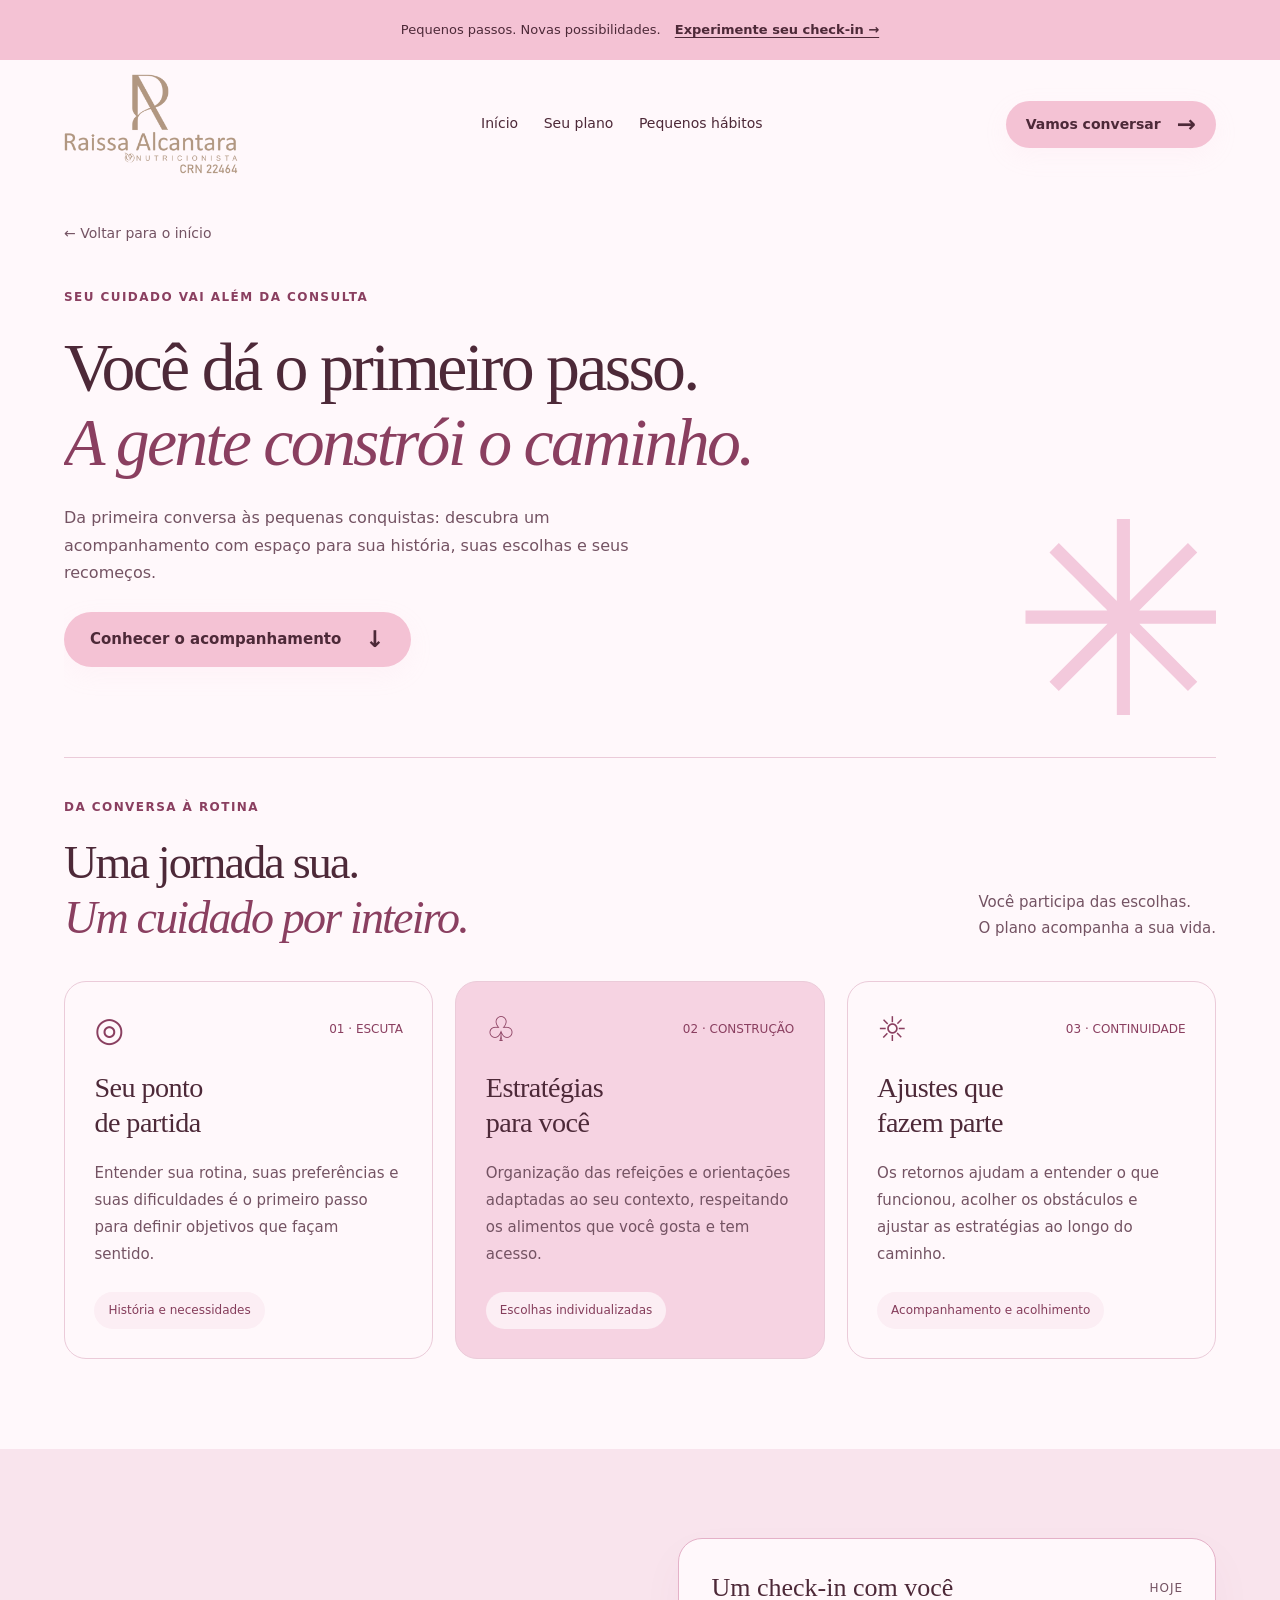
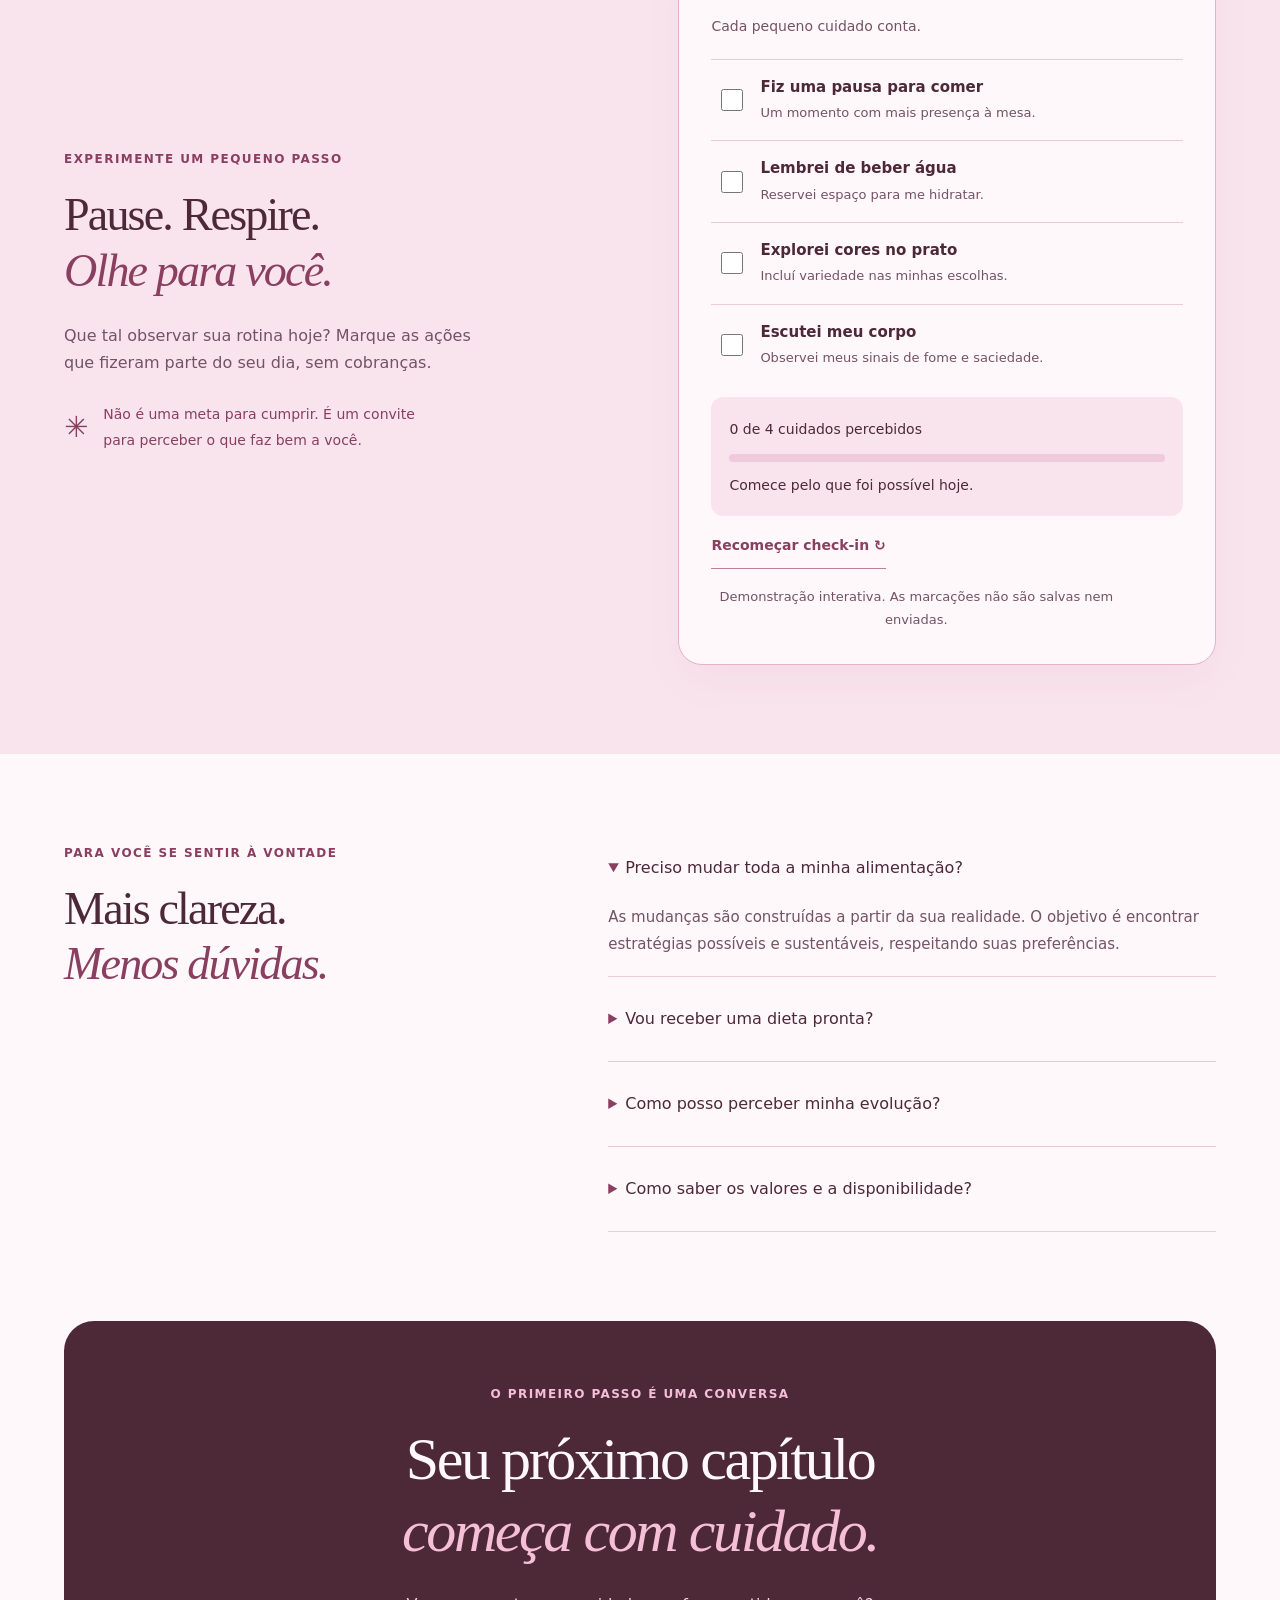
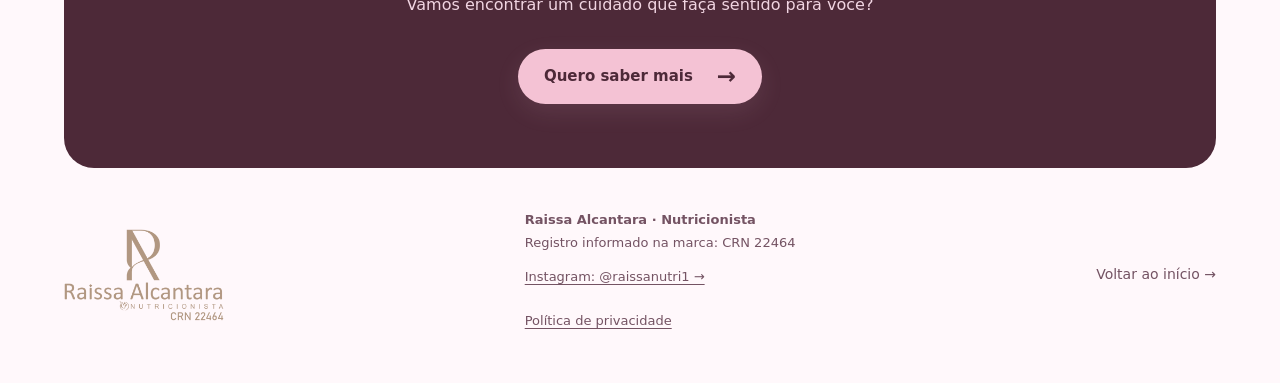
==== commit b607ede7: "Aplica rosa bebê nas três páginas com contraste acessível" ====
--- a/acompanhamento.html
+++ b/acompanhamento.html
@@ -2,7 +2,7 @@
 <html lang="pt-BR">
 <head>
 <meta charset="UTF-8">
-<meta name="theme-color" content="#B19781">
+<meta name="theme-color" content="#F4C2D4">
 <meta name="viewport" content="width=device-width, initial-scale=1">
 <meta name="description" content="Conheça o acompanhamento de Raissa Alcantara: escuta, estratégias para sua rotina e pequenos hábitos possíveis.">
 <title>Acompanhamento — Raissa Alcantara</title>
--- a/style.css
+++ b/style.css
@@ -1,11 +1,11 @@
 :root {
-  --ink: #3e3028;
-  --accent: #b19781;
-  --accent-ink: #75583f;
-  --cream: #fcf9f5;
-  --muted: #705e50;
-  --line: #dfd2c5;
-  --surface: #eee4d9;
+  --ink: #4d2938;
+  --accent: #f4c2d4;
+  --accent-ink: #8a3f60;
+  --cream: #fff8fb;
+  --muted: #745363;
+  --line: #ebcbd9;
+  --surface: #f9e4ed;
   --gutter: clamp(20px, 5vw, 64px);
   --section-space: clamp(56px, 7vw, 104px);
 }
@@ -27,7 +27,7 @@
 em { color: var(--accent-ink); font-weight: 400; }
 p { overflow-wrap: break-word; }
 .hero > *, .about > *, .journey > *, .cards > *, .section-heading > * { min-width: 0; }
-a:focus-visible, button:focus-visible, input:focus-visible, select:focus-visible, summary:focus-visible { outline: 3px solid #95602d; outline-offset: 4px; }
+a:focus-visible, button:focus-visible, input:focus-visible, select:focus-visible, summary:focus-visible { outline: 3px solid #963c66; outline-offset: 4px; }
 .skip-link { position: absolute; z-index: 30; left: 20px; top: -100px; background: var(--cream); padding: 12px 20px; border: 2px solid var(--ink); border-radius: 8px; }
 .skip-link:focus { top: 12px; }
 .announcement { text-align: center; background: var(--accent); color: var(--ink); padding: 8px var(--gutter); font-size: 13px; line-height: 1.6; }
@@ -40,7 +40,7 @@
 .desktop-nav a { display: inline-flex; align-items: center; min-height: 44px; }
 .desktop-nav a:hover { color: var(--accent-ink); text-decoration: underline; text-underline-offset: 5px; }
 .mobile-menu { display: none; }
-.button { display: inline-flex; align-items: center; justify-content: space-between; min-height: 52px; gap: 24px; border: 0; border-radius: 50px; padding: 16px 26px; background: var(--accent); color: var(--ink); font-size: 15px; font-weight: 650; line-height: 1.5; text-align: left; cursor: pointer; box-shadow: 0 8px 24px #b197811a; transition: transform .2s, background .2s; }
+.button { display: inline-flex; align-items: center; justify-content: space-between; min-height: 52px; gap: 24px; border: 0; border-radius: 50px; padding: 16px 26px; background: var(--accent); color: var(--ink); font-size: 15px; font-weight: 650; line-height: 1.5; text-align: left; cursor: pointer; box-shadow: 0 8px 24px #f4c2d41a; transition: transform .2s, background .2s; }
 .button span { font-size: 23px; line-height: 1; }
 .button.small { min-height: 46px; font-size: 14px; padding: 12px 20px; gap: 16px; }
 .eyebrow { display: flex; align-items: center; gap: 10px; font-size: 12px; line-height: 1.6; letter-spacing: .12em; font-weight: 650; color: var(--accent-ink); }
@@ -52,38 +52,38 @@
 .tiny-flower { color: var(--accent-ink); font-size: 26px; line-height: 1; }
 .hero-visual { position: relative; width: 100%; }
 .portrait-hero { aspect-ratio: 4 / 5; max-width: 520px; justify-self: end; isolation: isolate; }
-.portrait-frame { position: absolute; inset: 0; background: linear-gradient(150deg, #f5ede3, #b19781); border-radius: 230px 230px 32px 32px; overflow: hidden; }
+.portrait-frame { position: absolute; inset: 0; background: linear-gradient(150deg, #fdebf3, #f4c2d4); border-radius: 230px 230px 32px 32px; overflow: hidden; }
 .portrait-frame picture { display: block; width: 100%; height: 100%; }
 .portrait-frame img { position: absolute; inset: 0; width: 100%; height: 100%; object-fit: contain; object-position: center bottom; }
-.image-label { position: absolute; z-index: 2; bottom: 28px; left: -16px; display: flex; align-items: center; gap: 12px; background: var(--cream); border-radius: 18px; padding: 18px 22px; font: 19px/1.35 Georgia, serif; box-shadow: 0 15px 35px #3e30281a; transform: rotate(-4deg); }
+.image-label { position: absolute; z-index: 2; bottom: 28px; left: -16px; display: flex; align-items: center; gap: 12px; background: var(--cream); border-radius: 18px; padding: 18px 22px; font: 19px/1.35 Georgia, serif; box-shadow: 0 15px 35px #4d29381a; transform: rotate(-4deg); }
 .image-label > span { font-size: 38px; color: var(--accent-ink); }
 .image-label strong { font-weight: 400; }
-.visual-sticker { position: absolute; right: -12px; top: 60px; z-index: 2; display: flex; flex-direction: column; align-items: center; justify-content: center; width: 116px; height: 116px; background: #eee1c4; color: #54422d; border-radius: 50%; font-size: 13px; line-height: 1.5; transform: rotate(13deg); }
+.visual-sticker { position: absolute; right: -12px; top: 60px; z-index: 2; display: flex; flex-direction: column; align-items: center; justify-content: center; width: 116px; height: 116px; background: #f8d8e5; color: #64334a; border-radius: 50%; font-size: 13px; line-height: 1.5; transform: rotate(13deg); }
 .visual-sticker strong { font-size: 17px; }
 .visual-sticker span { font-size: 23px; }
-.values-strip { display: flex; align-items: center; justify-content: center; flex-wrap: wrap; gap: 16px 28px; background: var(--ink); color: #f8efe5; padding: 22px var(--gutter); font-size: 14px; }
-.values-strip i { font-size: 25px; line-height: 1; font-style: normal; color: #d4bda7; }
+.values-strip { display: flex; align-items: center; justify-content: center; flex-wrap: wrap; gap: 16px 28px; background: var(--ink); color: #fdf0f6; padding: 22px var(--gutter); font-size: 14px; }
+.values-strip i { font-size: 25px; line-height: 1; font-style: normal; color: #f0b8cf; }
 .about { display: grid; grid-template-columns: minmax(0, 1fr) minmax(0, 1.05fr); gap: clamp(36px, 6vw, 85px); align-items: center; padding-block: var(--section-space); }
 .about-art { min-height: 420px; background: var(--surface); border-radius: 26px; display: grid; place-items: center; position: relative; overflow: hidden; padding: 40px 20px 64px; }
-.about-art::before, .about-art::after { content: ''; position: absolute; width: 250px; height: 250px; border: 1px solid #c3a98f; border-radius: 50%; left: -130px; top: -90px; }
+.about-art::before, .about-art::after { content: ''; position: absolute; width: 250px; height: 250px; border: 1px solid #dea3bc; border-radius: 50%; left: -130px; top: -90px; }
 .about-art::after { width: 330px; height: 330px; left: auto; top: auto; right: -160px; bottom: -150px; }
 .art-circle { font: italic 42px/1.25 Georgia, serif; text-align: center; position: relative; }
 .art-circle span { display: block; color: var(--accent-ink); font-style: normal; font-size: 60px; margin-top: 12px; }
 .art-caption { position: absolute; bottom: 24px; left: 20px; right: 20px; text-align: center; font-size: 11px; letter-spacing: .09em; }
 .about-copy p, .journey-intro p { color: var(--muted); }
-.text-link { display: inline-flex; align-items: center; gap: 25px; min-height: 44px; font-size: 14px; font-weight: 650; padding: 10px 0; border: 0; border-bottom: 1px solid #a48a73; background: transparent; color: var(--accent-ink); text-align: left; }
-.care { padding-block: var(--section-space); background: #f1e9df; }
+.text-link { display: inline-flex; align-items: center; gap: 25px; min-height: 44px; font-size: 14px; font-weight: 650; padding: 10px 0; border: 0; border-bottom: 1px solid #bd7f9a; background: transparent; color: var(--accent-ink); text-align: left; }
+.care { padding-block: var(--section-space); background: #fceef4; }
 .section-heading { display: flex; align-items: end; justify-content: space-between; gap: 32px; margin-bottom: 36px; }
 .section-heading h2 { margin-bottom: 0; }
 .section-heading > p { font-size: 15px; color: var(--muted); margin-bottom: 4px; }
 .cards { display: grid; grid-template-columns: repeat(3, minmax(0, 1fr)); gap: 22px; }
 .card { display: flex; flex-direction: column; padding: clamp(24px, 2.3vw, 32px); background: var(--cream); border: 1px solid var(--line); border-radius: 22px; transition: transform .2s, box-shadow .2s; }
-.card:nth-child(2) { background: #e6d7c8; }
+.card:nth-child(2) { background: #f6d3e2; }
 .card-top { display: flex; align-items: center; justify-content: space-between; gap: 10px; color: var(--accent-ink); font-size: 12px; margin-bottom: 24px; }
 .service-icon { font-size: 34px; line-height: 1; }
 .card h3 { font: 400 clamp(26px, 2.2vw, 31px)/1.25 Georgia, serif; letter-spacing: -.02em; margin-bottom: 20px; }
 .card p { font-size: 15px; line-height: 1.8; color: var(--muted); margin-bottom: 24px; }
-.card a { display: flex; align-items: center; justify-content: space-between; gap: 12px; min-height: 48px; font-size: 14px; font-weight: 650; border-top: 1px solid #cbb59f; padding-top: 14px; margin-top: auto; }
+.card a { display: flex; align-items: center; justify-content: space-between; gap: 12px; min-height: 48px; font-size: 14px; font-weight: 650; border-top: 1px solid #ddb0c4; padding-top: 14px; margin-top: auto; }
 .card a span { font-size: 22px; }
 .journey { display: grid; grid-template-columns: minmax(0, 1fr) minmax(0, 1fr); gap: clamp(36px, 5vw, 70px); padding-block: var(--section-space); }
 .steps { list-style: none; padding: 0; margin: 0; }
@@ -92,30 +92,30 @@
 .steps li > div { min-width: 0; }
 .steps h3 { font-size: 17px; line-height: 1.5; margin: 0 0 9px; }
 .steps p { font-size: 15px; line-height: 1.8; color: var(--muted); margin: 0; }
-.quote-banner { padding: 40px 24px; margin-bottom: var(--section-space); background: #e8d8c7; border-radius: 28px; text-align: center; }
+.quote-banner { padding: 40px 24px; margin-bottom: var(--section-space); background: #f8dce8; border-radius: 28px; text-align: center; }
 .quote-banner > span { font-size: 44px; color: var(--accent-ink); line-height: 1; }
 .quote-banner p { font: clamp(28px, 3vw, 40px)/1.4 Georgia, serif; letter-spacing: -.025em; margin: 15px 0 18px; }
 .quote-banner a { display: inline-flex; align-items: center; min-height: 44px; font-size: 14px; font-weight: 650; }
 .contact { background: var(--ink); color: var(--cream); border-radius: 30px; padding: clamp(40px, 5vw, 64px) clamp(20px, 5vw, 64px); position: relative; overflow: hidden; text-align: center; }
-.contact .eyebrow { justify-content: center; color: #e1cdb9; position: relative; }
+.contact .eyebrow { justify-content: center; color: #f5bfd6; position: relative; }
 .contact h2 { font-size: clamp(36px, 4.8vw, 60px); position: relative; }
-.contact h2 em { color: #e1cdb9; }
-.contact > p { max-width: 600px; margin-inline: auto; color: #e2d4c5; position: relative; }
-.contact-flower { position: absolute; right: 5%; top: 30px; font-size: 170px; line-height: 1; color: #604a3a; transform: rotate(15deg); pointer-events: none; }
+.contact h2 em { color: #f5bfd6; }
+.contact > p { max-width: 600px; margin-inline: auto; color: #f1d5e2; position: relative; }
+.contact-flower { position: absolute; right: 5%; top: 30px; font-size: 170px; line-height: 1; color: #75415b; transform: rotate(15deg); pointer-events: none; }
 .contact .button { background: var(--accent); color: var(--ink); }
 form { max-width: 440px; margin: 28px auto 0; position: relative; text-align: left; }
 label { display: block; font-size: 14px; line-height: 1.6; margin: 18px 0 8px; }
-input, select { width: 100%; min-height: 50px; padding: 13px 14px; background: var(--cream); color: var(--ink); border: 1px solid #cbb59f; border-radius: 10px; font-size: 16px; line-height: 1.5; }
+input, select { width: 100%; min-height: 50px; padding: 13px 14px; background: var(--cream); color: var(--ink); border: 1px solid #ddb0c4; border-radius: 10px; font-size: 16px; line-height: 1.5; }
 form .button { width: 100%; margin-top: 22px; }
 .form-note { font-size: 13px; line-height: 1.8; text-align: center; color: var(--muted); margin: 16px 0 0; }
-.contact .form-note { color: #e2d4c5; }
+.contact .form-note { color: #f1d5e2; }
 .contact .form-note a, .contact .message-result a { text-decoration: underline; text-underline-offset: 3px; }
-.message-result { max-width: 480px; margin: 28px auto 0; padding: 24px; border: 1px solid #a48a73; border-radius: 15px; position: relative; }
+.message-result { max-width: 480px; margin: 28px auto 0; padding: 24px; border: 1px solid #bd7f9a; border-radius: 15px; position: relative; }
 .message-result h3 { font-size: 19px; }
 .message-result > p { font-size: 16px; line-height: 1.8; }
-.contact .text-link { color: #ddc8b4; }
+.contact .text-link { color: #f9d8e6; }
 .direct-contact { position: relative; max-width: 480px; margin: 25px auto; }
-.direct-contact p { font-size: 14px; color: #e2d4c5; margin: 14px 0; }
+.direct-contact p { font-size: 14px; color: #f1d5e2; margin: 14px 0; }
 footer { display: flex; align-items: center; justify-content: space-between; gap: 28px; padding-block: 40px; }
 footer .brand-logo { width: 160px; }
 .professional-details { font-size: 13px; line-height: 1.8; color: var(--muted); }
@@ -131,9 +131,9 @@
 .legal-page ul { padding-left: 22px; }
 .legal-page .back-link { display: inline-flex; align-items: center; min-height: 44px; font-size: 14px; margin-bottom: 20px; }
 @media (hover: hover) and (pointer: fine) {
-  .button:hover { background: #c8b3a0; transform: translateY(-2px); }
-  .card:hover { transform: translateY(-4px); box-shadow: 0 15px 30px #755c440d; }
-  .contact .button:hover { background: #ddc8b4; }
+  .button:hover { background: #edabc5; transform: translateY(-2px); }
+  .card:hover { transform: translateY(-4px); box-shadow: 0 15px 30px #873f610d; }
+  .contact .button:hover { background: #f9d8e6; }
 }
 @media (max-width: 960px) {
   .header { min-height: 112px; gap: 16px; }
@@ -145,7 +145,7 @@
   .mobile-menu > summary::-webkit-details-marker { display: none; }
   .mobile-menu > summary::after { content: '+'; font-size: 20px; line-height: 1; }
   .mobile-menu[open] > summary::after { content: '−'; }
-  .mobile-menu nav { position: absolute; z-index: 20; top: calc(100% - 8px); right: 0; display: flex; flex-direction: column; width: min(340px, 100%); gap: 4px; padding: 12px; border: 1px solid var(--line); border-radius: 18px; box-shadow: 0 16px 35px #3e30281a; background: var(--cream); }
+  .mobile-menu nav { position: absolute; z-index: 20; top: calc(100% - 8px); right: 0; display: flex; flex-direction: column; width: min(340px, 100%); gap: 4px; padding: 12px; border: 1px solid var(--line); border-radius: 18px; box-shadow: 0 16px 35px #4d29381a; background: var(--cream); }
   .mobile-menu nav a { min-height: 48px; padding: 10px 14px; border-radius: 8px; font-size: 16px; }
   .mobile-menu nav a:hover, .mobile-menu nav a:focus-visible { background: var(--surface); }
   .hero { gap: 32px; }
--- a/acompanhamento.css
+++ b/acompanhamento.css
@@ -4,16 +4,16 @@
 .companion-hero > p { max-width: 620px; color: var(--muted); position: relative; z-index: 1; }
 .companion-hero > .button, .companion-hero > .eyebrow, .companion-hero > .back-link { position: relative; z-index: 1; }
 .companion-hero .button { margin-top: 10px; }
-.hero-decoration { position: absolute; bottom: 0; right: -20px; font-size: clamp(160px, 21vw, 280px); color: #e0cdb9; line-height: 1; pointer-events: none; }
+.hero-decoration { position: absolute; bottom: 0; right: -20px; font-size: clamp(160px, 21vw, 280px); color: #f3c9dc; line-height: 1; pointer-events: none; }
 .plan-section { padding-block: 40px var(--section-space); border-top: 1px solid var(--line); }
-.card-tag { align-self: start; padding: 8px 14px; margin-top: auto; font-size: 12px; border-radius: 20px; background: #f1e9df; color: #6e513b; }
+.card-tag { align-self: start; padding: 8px 14px; margin-top: auto; font-size: 12px; border-radius: 20px; background: #fceef4; color: #853d5b; }
 .habit-section { padding-block: var(--section-space); background: var(--surface); }
 .habit-grid { display: grid; grid-template-columns: minmax(0, 1fr) minmax(0, 1fr); gap: clamp(32px, 6vw, 90px); align-items: center; }
 .habit-grid > * { min-width: 0; }
 .habit-grid > div > p { max-width: 410px; color: var(--muted); }
-.gentle-note { display: flex; align-items: center; gap: 15px; font-size: 29px; color: #72573f; max-width: 380px; margin-top: 26px; }
+.gentle-note { display: flex; align-items: center; gap: 15px; font-size: 29px; color: #87405f; max-width: 380px; margin-top: 26px; }
 .gentle-note span { font-size: 14px; line-height: 1.8; }
-.habit-panel { background: var(--cream); border: 1px solid #cfb8a1; border-radius: 24px; padding: clamp(20px, 2.5vw, 32px); box-shadow: 0 18px 45px #755c440a; }
+.habit-panel { background: var(--cream); border: 1px solid #e4b1c8; border-radius: 24px; padding: clamp(20px, 2.5vw, 32px); box-shadow: 0 18px 45px #873f610a; }
 .panel-heading { display: flex; justify-content: space-between; align-items: center; gap: 12px; }
 .panel-heading h3 { font: 400 26px/1.3 Georgia, serif; margin: 0; }
 .panel-heading > span { font-size: 12px; color: var(--muted); letter-spacing: .08em; }
@@ -24,12 +24,12 @@
 .habit-option > span { min-width: 0; }
 .habit-option strong { display: block; font-size: 15px; line-height: 1.5; font-weight: 600; }
 .habit-option small { display: block; font-size: 13px; line-height: 1.7; color: var(--muted); margin-top: 4px; }
-.habit-option:has(input:checked) { background: #f5eee5; border-radius: 8px; }
-.habit-option:has(input:checked) strong { color: #6e513b; }
+.habit-option:has(input:checked) { background: #fcecf3; border-radius: 8px; }
+.habit-option:has(input:checked) strong { color: #853d5b; }
 .habit-feedback { padding: 18px; margin-top: 12px; border-radius: 12px; background: var(--surface); }
 .habit-feedback span { font-size: 14px; }
 .habit-feedback progress { width: 100%; height: 8px; display: block; margin: 12px 0; border: 0; border-radius: 5px; overflow: hidden; accent-color: var(--accent-ink); }
-.habit-feedback progress::-webkit-progress-bar { background: #d7c5b2; }
+.habit-feedback progress::-webkit-progress-bar { background: #eecada; }
 .habit-feedback progress::-webkit-progress-value { background: var(--accent-ink); }
 .habit-feedback p { font-size: 14px; line-height: 1.7; margin: 0; }
 #reset-habits { margin-top: 8px; }
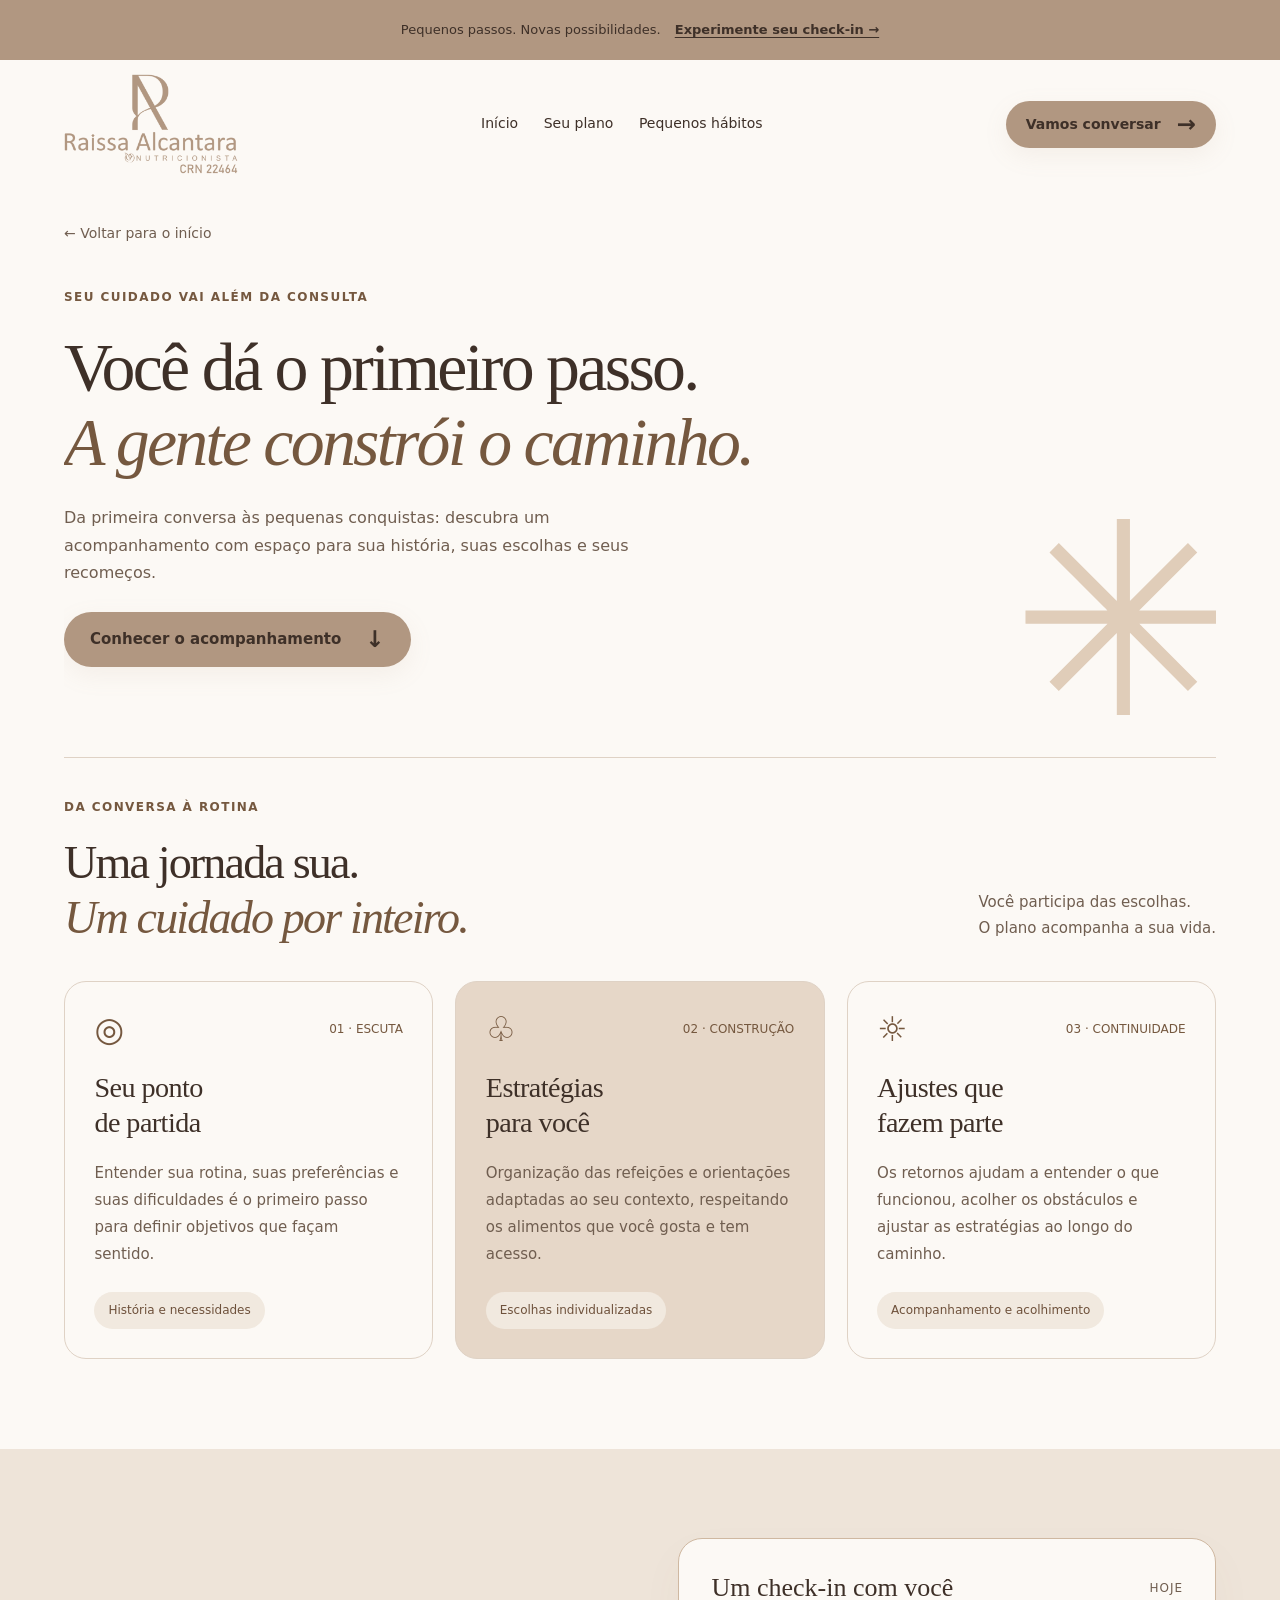
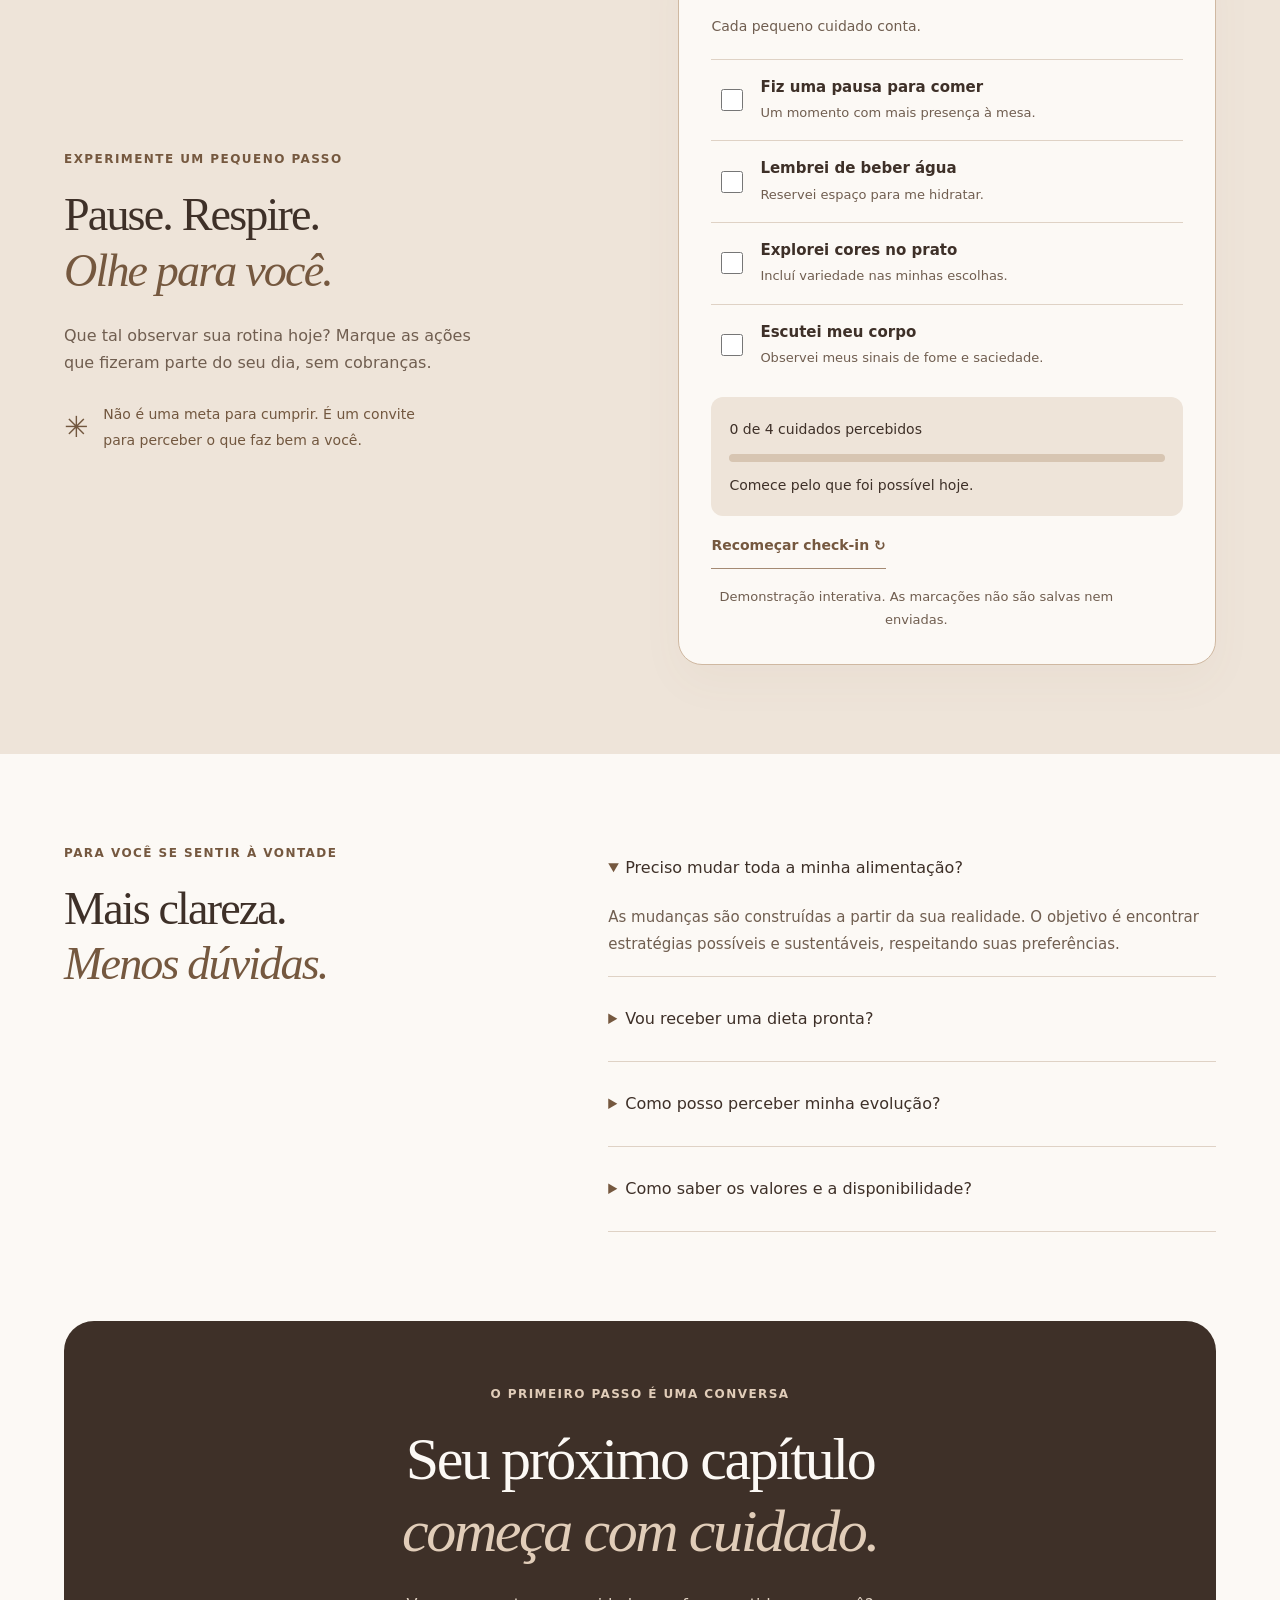
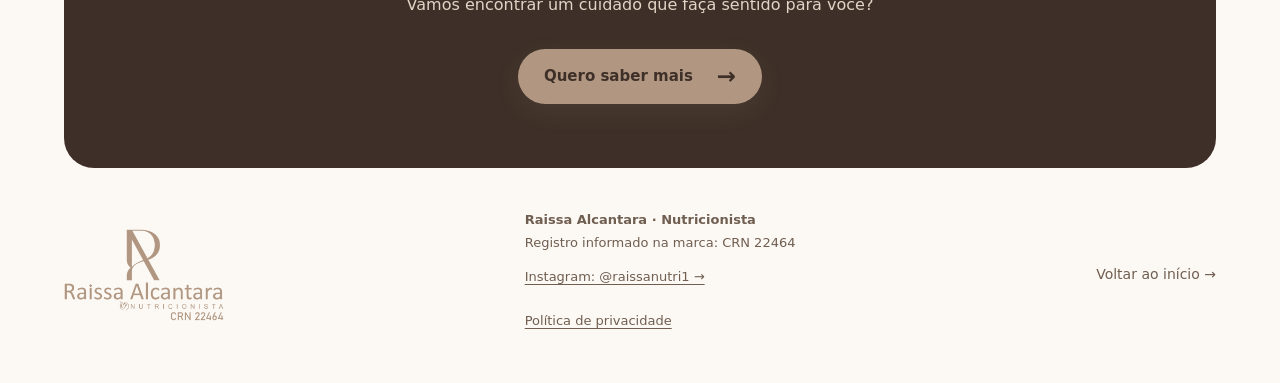
==== commit 7db4f03f: "Revert "Aplica rosa bebê nas três páginas com contraste acessível" This reverts commit b607ede78a00f" ====
--- a/acompanhamento.html
+++ b/acompanhamento.html
@@ -2,7 +2,7 @@
 <html lang="pt-BR">
 <head>
 <meta charset="UTF-8">
-<meta name="theme-color" content="#F4C2D4">
+<meta name="theme-color" content="#B19781">
 <meta name="viewport" content="width=device-width, initial-scale=1">
 <meta name="description" content="Conheça o acompanhamento de Raissa Alcantara: escuta, estratégias para sua rotina e pequenos hábitos possíveis.">
 <title>Acompanhamento — Raissa Alcantara</title>
--- a/style.css
+++ b/style.css
@@ -1,11 +1,11 @@
 :root {
-  --ink: #4d2938;
-  --accent: #f4c2d4;
-  --accent-ink: #8a3f60;
-  --cream: #fff8fb;
-  --muted: #745363;
-  --line: #ebcbd9;
-  --surface: #f9e4ed;
+  --ink: #3e3028;
+  --accent: #b19781;
+  --accent-ink: #75583f;
+  --cream: #fcf9f5;
+  --muted: #705e50;
+  --line: #dfd2c5;
+  --surface: #eee4d9;
   --gutter: clamp(20px, 5vw, 64px);
   --section-space: clamp(56px, 7vw, 104px);
 }
@@ -27,7 +27,7 @@
 em { color: var(--accent-ink); font-weight: 400; }
 p { overflow-wrap: break-word; }
 .hero > *, .about > *, .journey > *, .cards > *, .section-heading > * { min-width: 0; }
-a:focus-visible, button:focus-visible, input:focus-visible, select:focus-visible, summary:focus-visible { outline: 3px solid #963c66; outline-offset: 4px; }
+a:focus-visible, button:focus-visible, input:focus-visible, select:focus-visible, summary:focus-visible { outline: 3px solid #95602d; outline-offset: 4px; }
 .skip-link { position: absolute; z-index: 30; left: 20px; top: -100px; background: var(--cream); padding: 12px 20px; border: 2px solid var(--ink); border-radius: 8px; }
 .skip-link:focus { top: 12px; }
 .announcement { text-align: center; background: var(--accent); color: var(--ink); padding: 8px var(--gutter); font-size: 13px; line-height: 1.6; }
@@ -40,7 +40,7 @@
 .desktop-nav a { display: inline-flex; align-items: center; min-height: 44px; }
 .desktop-nav a:hover { color: var(--accent-ink); text-decoration: underline; text-underline-offset: 5px; }
 .mobile-menu { display: none; }
-.button { display: inline-flex; align-items: center; justify-content: space-between; min-height: 52px; gap: 24px; border: 0; border-radius: 50px; padding: 16px 26px; background: var(--accent); color: var(--ink); font-size: 15px; font-weight: 650; line-height: 1.5; text-align: left; cursor: pointer; box-shadow: 0 8px 24px #f4c2d41a; transition: transform .2s, background .2s; }
+.button { display: inline-flex; align-items: center; justify-content: space-between; min-height: 52px; gap: 24px; border: 0; border-radius: 50px; padding: 16px 26px; background: var(--accent); color: var(--ink); font-size: 15px; font-weight: 650; line-height: 1.5; text-align: left; cursor: pointer; box-shadow: 0 8px 24px #b197811a; transition: transform .2s, background .2s; }
 .button span { font-size: 23px; line-height: 1; }
 .button.small { min-height: 46px; font-size: 14px; padding: 12px 20px; gap: 16px; }
 .eyebrow { display: flex; align-items: center; gap: 10px; font-size: 12px; line-height: 1.6; letter-spacing: .12em; font-weight: 650; color: var(--accent-ink); }
@@ -52,38 +52,38 @@
 .tiny-flower { color: var(--accent-ink); font-size: 26px; line-height: 1; }
 .hero-visual { position: relative; width: 100%; }
 .portrait-hero { aspect-ratio: 4 / 5; max-width: 520px; justify-self: end; isolation: isolate; }
-.portrait-frame { position: absolute; inset: 0; background: linear-gradient(150deg, #fdebf3, #f4c2d4); border-radius: 230px 230px 32px 32px; overflow: hidden; }
+.portrait-frame { position: absolute; inset: 0; background: linear-gradient(150deg, #f5ede3, #b19781); border-radius: 230px 230px 32px 32px; overflow: hidden; }
 .portrait-frame picture { display: block; width: 100%; height: 100%; }
 .portrait-frame img { position: absolute; inset: 0; width: 100%; height: 100%; object-fit: contain; object-position: center bottom; }
-.image-label { position: absolute; z-index: 2; bottom: 28px; left: -16px; display: flex; align-items: center; gap: 12px; background: var(--cream); border-radius: 18px; padding: 18px 22px; font: 19px/1.35 Georgia, serif; box-shadow: 0 15px 35px #4d29381a; transform: rotate(-4deg); }
+.image-label { position: absolute; z-index: 2; bottom: 28px; left: -16px; display: flex; align-items: center; gap: 12px; background: var(--cream); border-radius: 18px; padding: 18px 22px; font: 19px/1.35 Georgia, serif; box-shadow: 0 15px 35px #3e30281a; transform: rotate(-4deg); }
 .image-label > span { font-size: 38px; color: var(--accent-ink); }
 .image-label strong { font-weight: 400; }
-.visual-sticker { position: absolute; right: -12px; top: 60px; z-index: 2; display: flex; flex-direction: column; align-items: center; justify-content: center; width: 116px; height: 116px; background: #f8d8e5; color: #64334a; border-radius: 50%; font-size: 13px; line-height: 1.5; transform: rotate(13deg); }
+.visual-sticker { position: absolute; right: -12px; top: 60px; z-index: 2; display: flex; flex-direction: column; align-items: center; justify-content: center; width: 116px; height: 116px; background: #eee1c4; color: #54422d; border-radius: 50%; font-size: 13px; line-height: 1.5; transform: rotate(13deg); }
 .visual-sticker strong { font-size: 17px; }
 .visual-sticker span { font-size: 23px; }
-.values-strip { display: flex; align-items: center; justify-content: center; flex-wrap: wrap; gap: 16px 28px; background: var(--ink); color: #fdf0f6; padding: 22px var(--gutter); font-size: 14px; }
-.values-strip i { font-size: 25px; line-height: 1; font-style: normal; color: #f0b8cf; }
+.values-strip { display: flex; align-items: center; justify-content: center; flex-wrap: wrap; gap: 16px 28px; background: var(--ink); color: #f8efe5; padding: 22px var(--gutter); font-size: 14px; }
+.values-strip i { font-size: 25px; line-height: 1; font-style: normal; color: #d4bda7; }
 .about { display: grid; grid-template-columns: minmax(0, 1fr) minmax(0, 1.05fr); gap: clamp(36px, 6vw, 85px); align-items: center; padding-block: var(--section-space); }
 .about-art { min-height: 420px; background: var(--surface); border-radius: 26px; display: grid; place-items: center; position: relative; overflow: hidden; padding: 40px 20px 64px; }
-.about-art::before, .about-art::after { content: ''; position: absolute; width: 250px; height: 250px; border: 1px solid #dea3bc; border-radius: 50%; left: -130px; top: -90px; }
+.about-art::before, .about-art::after { content: ''; position: absolute; width: 250px; height: 250px; border: 1px solid #c3a98f; border-radius: 50%; left: -130px; top: -90px; }
 .about-art::after { width: 330px; height: 330px; left: auto; top: auto; right: -160px; bottom: -150px; }
 .art-circle { font: italic 42px/1.25 Georgia, serif; text-align: center; position: relative; }
 .art-circle span { display: block; color: var(--accent-ink); font-style: normal; font-size: 60px; margin-top: 12px; }
 .art-caption { position: absolute; bottom: 24px; left: 20px; right: 20px; text-align: center; font-size: 11px; letter-spacing: .09em; }
 .about-copy p, .journey-intro p { color: var(--muted); }
-.text-link { display: inline-flex; align-items: center; gap: 25px; min-height: 44px; font-size: 14px; font-weight: 650; padding: 10px 0; border: 0; border-bottom: 1px solid #bd7f9a; background: transparent; color: var(--accent-ink); text-align: left; }
-.care { padding-block: var(--section-space); background: #fceef4; }
+.text-link { display: inline-flex; align-items: center; gap: 25px; min-height: 44px; font-size: 14px; font-weight: 650; padding: 10px 0; border: 0; border-bottom: 1px solid #a48a73; background: transparent; color: var(--accent-ink); text-align: left; }
+.care { padding-block: var(--section-space); background: #f1e9df; }
 .section-heading { display: flex; align-items: end; justify-content: space-between; gap: 32px; margin-bottom: 36px; }
 .section-heading h2 { margin-bottom: 0; }
 .section-heading > p { font-size: 15px; color: var(--muted); margin-bottom: 4px; }
 .cards { display: grid; grid-template-columns: repeat(3, minmax(0, 1fr)); gap: 22px; }
 .card { display: flex; flex-direction: column; padding: clamp(24px, 2.3vw, 32px); background: var(--cream); border: 1px solid var(--line); border-radius: 22px; transition: transform .2s, box-shadow .2s; }
-.card:nth-child(2) { background: #f6d3e2; }
+.card:nth-child(2) { background: #e6d7c8; }
 .card-top { display: flex; align-items: center; justify-content: space-between; gap: 10px; color: var(--accent-ink); font-size: 12px; margin-bottom: 24px; }
 .service-icon { font-size: 34px; line-height: 1; }
 .card h3 { font: 400 clamp(26px, 2.2vw, 31px)/1.25 Georgia, serif; letter-spacing: -.02em; margin-bottom: 20px; }
 .card p { font-size: 15px; line-height: 1.8; color: var(--muted); margin-bottom: 24px; }
-.card a { display: flex; align-items: center; justify-content: space-between; gap: 12px; min-height: 48px; font-size: 14px; font-weight: 650; border-top: 1px solid #ddb0c4; padding-top: 14px; margin-top: auto; }
+.card a { display: flex; align-items: center; justify-content: space-between; gap: 12px; min-height: 48px; font-size: 14px; font-weight: 650; border-top: 1px solid #cbb59f; padding-top: 14px; margin-top: auto; }
 .card a span { font-size: 22px; }
 .journey { display: grid; grid-template-columns: minmax(0, 1fr) minmax(0, 1fr); gap: clamp(36px, 5vw, 70px); padding-block: var(--section-space); }
 .steps { list-style: none; padding: 0; margin: 0; }
@@ -92,30 +92,30 @@
 .steps li > div { min-width: 0; }
 .steps h3 { font-size: 17px; line-height: 1.5; margin: 0 0 9px; }
 .steps p { font-size: 15px; line-height: 1.8; color: var(--muted); margin: 0; }
-.quote-banner { padding: 40px 24px; margin-bottom: var(--section-space); background: #f8dce8; border-radius: 28px; text-align: center; }
+.quote-banner { padding: 40px 24px; margin-bottom: var(--section-space); background: #e8d8c7; border-radius: 28px; text-align: center; }
 .quote-banner > span { font-size: 44px; color: var(--accent-ink); line-height: 1; }
 .quote-banner p { font: clamp(28px, 3vw, 40px)/1.4 Georgia, serif; letter-spacing: -.025em; margin: 15px 0 18px; }
 .quote-banner a { display: inline-flex; align-items: center; min-height: 44px; font-size: 14px; font-weight: 650; }
 .contact { background: var(--ink); color: var(--cream); border-radius: 30px; padding: clamp(40px, 5vw, 64px) clamp(20px, 5vw, 64px); position: relative; overflow: hidden; text-align: center; }
-.contact .eyebrow { justify-content: center; color: #f5bfd6; position: relative; }
+.contact .eyebrow { justify-content: center; color: #e1cdb9; position: relative; }
 .contact h2 { font-size: clamp(36px, 4.8vw, 60px); position: relative; }
-.contact h2 em { color: #f5bfd6; }
-.contact > p { max-width: 600px; margin-inline: auto; color: #f1d5e2; position: relative; }
-.contact-flower { position: absolute; right: 5%; top: 30px; font-size: 170px; line-height: 1; color: #75415b; transform: rotate(15deg); pointer-events: none; }
+.contact h2 em { color: #e1cdb9; }
+.contact > p { max-width: 600px; margin-inline: auto; color: #e2d4c5; position: relative; }
+.contact-flower { position: absolute; right: 5%; top: 30px; font-size: 170px; line-height: 1; color: #604a3a; transform: rotate(15deg); pointer-events: none; }
 .contact .button { background: var(--accent); color: var(--ink); }
 form { max-width: 440px; margin: 28px auto 0; position: relative; text-align: left; }
 label { display: block; font-size: 14px; line-height: 1.6; margin: 18px 0 8px; }
-input, select { width: 100%; min-height: 50px; padding: 13px 14px; background: var(--cream); color: var(--ink); border: 1px solid #ddb0c4; border-radius: 10px; font-size: 16px; line-height: 1.5; }
+input, select { width: 100%; min-height: 50px; padding: 13px 14px; background: var(--cream); color: var(--ink); border: 1px solid #cbb59f; border-radius: 10px; font-size: 16px; line-height: 1.5; }
 form .button { width: 100%; margin-top: 22px; }
 .form-note { font-size: 13px; line-height: 1.8; text-align: center; color: var(--muted); margin: 16px 0 0; }
-.contact .form-note { color: #f1d5e2; }
+.contact .form-note { color: #e2d4c5; }
 .contact .form-note a, .contact .message-result a { text-decoration: underline; text-underline-offset: 3px; }
-.message-result { max-width: 480px; margin: 28px auto 0; padding: 24px; border: 1px solid #bd7f9a; border-radius: 15px; position: relative; }
+.message-result { max-width: 480px; margin: 28px auto 0; padding: 24px; border: 1px solid #a48a73; border-radius: 15px; position: relative; }
 .message-result h3 { font-size: 19px; }
 .message-result > p { font-size: 16px; line-height: 1.8; }
-.contact .text-link { color: #f9d8e6; }
+.contact .text-link { color: #ddc8b4; }
 .direct-contact { position: relative; max-width: 480px; margin: 25px auto; }
-.direct-contact p { font-size: 14px; color: #f1d5e2; margin: 14px 0; }
+.direct-contact p { font-size: 14px; color: #e2d4c5; margin: 14px 0; }
 footer { display: flex; align-items: center; justify-content: space-between; gap: 28px; padding-block: 40px; }
 footer .brand-logo { width: 160px; }
 .professional-details { font-size: 13px; line-height: 1.8; color: var(--muted); }
@@ -131,9 +131,9 @@
 .legal-page ul { padding-left: 22px; }
 .legal-page .back-link { display: inline-flex; align-items: center; min-height: 44px; font-size: 14px; margin-bottom: 20px; }
 @media (hover: hover) and (pointer: fine) {
-  .button:hover { background: #edabc5; transform: translateY(-2px); }
-  .card:hover { transform: translateY(-4px); box-shadow: 0 15px 30px #873f610d; }
-  .contact .button:hover { background: #f9d8e6; }
+  .button:hover { background: #c8b3a0; transform: translateY(-2px); }
+  .card:hover { transform: translateY(-4px); box-shadow: 0 15px 30px #755c440d; }
+  .contact .button:hover { background: #ddc8b4; }
 }
 @media (max-width: 960px) {
   .header { min-height: 112px; gap: 16px; }
@@ -145,7 +145,7 @@
   .mobile-menu > summary::-webkit-details-marker { display: none; }
   .mobile-menu > summary::after { content: '+'; font-size: 20px; line-height: 1; }
   .mobile-menu[open] > summary::after { content: '−'; }
-  .mobile-menu nav { position: absolute; z-index: 20; top: calc(100% - 8px); right: 0; display: flex; flex-direction: column; width: min(340px, 100%); gap: 4px; padding: 12px; border: 1px solid var(--line); border-radius: 18px; box-shadow: 0 16px 35px #4d29381a; background: var(--cream); }
+  .mobile-menu nav { position: absolute; z-index: 20; top: calc(100% - 8px); right: 0; display: flex; flex-direction: column; width: min(340px, 100%); gap: 4px; padding: 12px; border: 1px solid var(--line); border-radius: 18px; box-shadow: 0 16px 35px #3e30281a; background: var(--cream); }
   .mobile-menu nav a { min-height: 48px; padding: 10px 14px; border-radius: 8px; font-size: 16px; }
   .mobile-menu nav a:hover, .mobile-menu nav a:focus-visible { background: var(--surface); }
   .hero { gap: 32px; }
--- a/acompanhamento.css
+++ b/acompanhamento.css
@@ -4,16 +4,16 @@
 .companion-hero > p { max-width: 620px; color: var(--muted); position: relative; z-index: 1; }
 .companion-hero > .button, .companion-hero > .eyebrow, .companion-hero > .back-link { position: relative; z-index: 1; }
 .companion-hero .button { margin-top: 10px; }
-.hero-decoration { position: absolute; bottom: 0; right: -20px; font-size: clamp(160px, 21vw, 280px); color: #f3c9dc; line-height: 1; pointer-events: none; }
+.hero-decoration { position: absolute; bottom: 0; right: -20px; font-size: clamp(160px, 21vw, 280px); color: #e0cdb9; line-height: 1; pointer-events: none; }
 .plan-section { padding-block: 40px var(--section-space); border-top: 1px solid var(--line); }
-.card-tag { align-self: start; padding: 8px 14px; margin-top: auto; font-size: 12px; border-radius: 20px; background: #fceef4; color: #853d5b; }
+.card-tag { align-self: start; padding: 8px 14px; margin-top: auto; font-size: 12px; border-radius: 20px; background: #f1e9df; color: #6e513b; }
 .habit-section { padding-block: var(--section-space); background: var(--surface); }
 .habit-grid { display: grid; grid-template-columns: minmax(0, 1fr) minmax(0, 1fr); gap: clamp(32px, 6vw, 90px); align-items: center; }
 .habit-grid > * { min-width: 0; }
 .habit-grid > div > p { max-width: 410px; color: var(--muted); }
-.gentle-note { display: flex; align-items: center; gap: 15px; font-size: 29px; color: #87405f; max-width: 380px; margin-top: 26px; }
+.gentle-note { display: flex; align-items: center; gap: 15px; font-size: 29px; color: #72573f; max-width: 380px; margin-top: 26px; }
 .gentle-note span { font-size: 14px; line-height: 1.8; }
-.habit-panel { background: var(--cream); border: 1px solid #e4b1c8; border-radius: 24px; padding: clamp(20px, 2.5vw, 32px); box-shadow: 0 18px 45px #873f610a; }
+.habit-panel { background: var(--cream); border: 1px solid #cfb8a1; border-radius: 24px; padding: clamp(20px, 2.5vw, 32px); box-shadow: 0 18px 45px #755c440a; }
 .panel-heading { display: flex; justify-content: space-between; align-items: center; gap: 12px; }
 .panel-heading h3 { font: 400 26px/1.3 Georgia, serif; margin: 0; }
 .panel-heading > span { font-size: 12px; color: var(--muted); letter-spacing: .08em; }
@@ -24,12 +24,12 @@
 .habit-option > span { min-width: 0; }
 .habit-option strong { display: block; font-size: 15px; line-height: 1.5; font-weight: 600; }
 .habit-option small { display: block; font-size: 13px; line-height: 1.7; color: var(--muted); margin-top: 4px; }
-.habit-option:has(input:checked) { background: #fcecf3; border-radius: 8px; }
-.habit-option:has(input:checked) strong { color: #853d5b; }
+.habit-option:has(input:checked) { background: #f5eee5; border-radius: 8px; }
+.habit-option:has(input:checked) strong { color: #6e513b; }
 .habit-feedback { padding: 18px; margin-top: 12px; border-radius: 12px; background: var(--surface); }
 .habit-feedback span { font-size: 14px; }
 .habit-feedback progress { width: 100%; height: 8px; display: block; margin: 12px 0; border: 0; border-radius: 5px; overflow: hidden; accent-color: var(--accent-ink); }
-.habit-feedback progress::-webkit-progress-bar { background: #eecada; }
+.habit-feedback progress::-webkit-progress-bar { background: #d7c5b2; }
 .habit-feedback progress::-webkit-progress-value { background: var(--accent-ink); }
 .habit-feedback p { font-size: 14px; line-height: 1.7; margin: 0; }
 #reset-habits { margin-top: 8px; }
